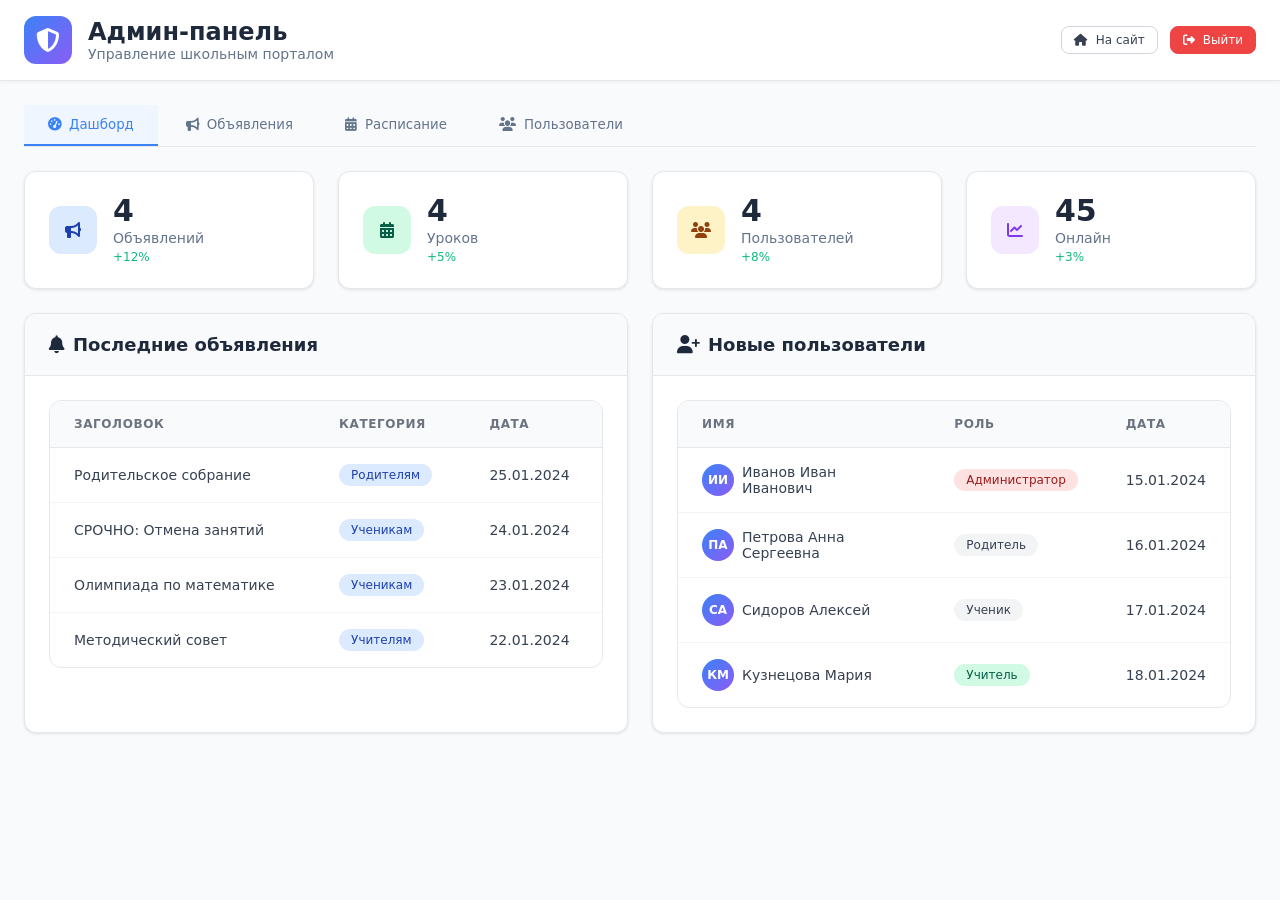
==== frontend/admin.html @ 6a1456df "base frontend V.0" ====
<!DOCTYPE html>
<html lang="ru">
<head>
    <meta charset="UTF-8">
    <meta name="viewport" content="width=device-width, initial-scale=1.0">
    <title>Админ-панель - Школьный портал</title>
    <link rel="stylesheet" href="https://cdnjs.cloudflare.com/ajax/libs/font-awesome/6.4.0/css/all.min.css">
    <style>
        /* === БАЗОВЫЕ СТИЛИ === */
        * {
            margin: 0;
            padding: 0;
            box-sizing: border-box;
            font-family: 'Segoe UI', system-ui, sans-serif;
        }
        
        :root {
            --primary: #3b82f6;
            --primary-hover: #2563eb;
            --danger: #ef4444;
            --danger-hover: #dc2626;
            --success: #10b981;
            --warning: #f59e0b;
            --sidebar-width: 250px;
        }
        
        body {
            background: #f8fafc;
            color: #334155;
            min-height: 100vh;
        }
        
        .container {
            max-width: 1400px;
            margin: 0 auto;
            padding: 0 1.5rem;
        }
        
        /* === КОМПОНЕНТ: CARD === */
        .card {
            background: white;
            border-radius: 0.75rem;
            border: 1px solid #e5e7eb;
            box-shadow: 0 1px 3px rgba(0,0,0,0.1);
            overflow: hidden;
            transition: all 0.3s ease;
        }
        
        .card-hover:hover {
            box-shadow: 0 10px 25px -5px rgba(0,0,0,0.1);
            border-color: #3b82f6;
        }
        
        .card-header {
            padding: 1.25rem 1.5rem;
            border-bottom: 1px solid #e5e7eb;
            background: #f9fafb;
        }
        
        .card-title {
            font-size: 1.125rem;
            font-weight: 600;
            color: #1e293b;
            display: flex;
            align-items: center;
            gap: 0.5rem;
        }
        
        .card-content {
            padding: 1.5rem;
        }
        
        .card-footer {
            padding: 1rem 1.5rem;
            border-top: 1px solid #e5e7eb;
            background: #f9fafb;
        }
        
        /* === КОМПОНЕНТ: BUTTON === */
        .btn {
            display: inline-flex;
            align-items: center;
            justify-content: center;
            padding: 0.625rem 1.25rem;
            border-radius: 0.5rem;
            font-size: 0.875rem;
            font-weight: 500;
            cursor: pointer;
            transition: all 0.2s;
            border: 1px solid transparent;
            gap: 0.5rem;
            white-space: nowrap;
        }
        
        .btn-primary {
            background-color: var(--primary);
            color: white;
        }
        
        .btn-primary:hover {
            background-color: var(--primary-hover);
        }
        
        .btn-secondary {
            background-color: white;
            color: #374151;
            border-color: #d1d5db;
        }
        
        .btn-secondary:hover {
            background-color: #f9fafb;
            border-color: #9ca3af;
        }
        
        .btn-danger {
            background-color: var(--danger);
            color: white;
            border-color: var(--danger);
        }
        
        .btn-danger:hover {
            background-color: var(--danger-hover);
        }
        
        .btn-success {
            background-color: var(--success);
            color: white;
            border-color: var(--success);
        }
        
        .btn-sm {
            padding: 0.375rem 0.75rem;
            font-size: 0.75rem;
        }
        
        .btn-lg {
            padding: 0.75rem 1.5rem;
            font-size: 1rem;
        }
        
        .btn-icon {
            width: 2.5rem;
            height: 2.5rem;
            padding: 0;
        }
        
        .btn:disabled {
            opacity: 0.5;
            cursor: not-allowed;
        }
        
        /* === КОМПОНЕНТ: TABS === */
        .tabs {
            border-bottom: 1px solid #e5e7eb;
            margin-bottom: 1.5rem;
        }
        
        .tabs-list {
            display: flex;
            gap: 0.25rem;
            overflow-x: auto;
        }
        
        .tab-btn {
            padding: 0.75rem 1.5rem;
            background: none;
            border: none;
            border-bottom: 2px solid transparent;
            cursor: pointer;
            font-weight: 500;
            color: #64748b;
            display: flex;
            align-items: center;
            gap: 0.5rem;
            white-space: nowrap;
            transition: all 0.2s;
        }
        
        .tab-btn:hover {
            color: var(--primary);
            background: #f8fafc;
        }
        
        .tab-btn.active {
            color: var(--primary);
            border-bottom-color: var(--primary);
            background: #eff6ff;
        }
        
        .tab-content {
            display: none;
            animation: fadeIn 0.3s ease;
        }
        
        .tab-content.active {
            display: block;
        }
        
        @keyframes fadeIn {
            from { opacity: 0; }
            to { opacity: 1; }
        }
        
        /* === КОМПОНЕНТ: BADGE === */
        .badge {
            display: inline-flex;
            align-items: center;
            padding: 0.25rem 0.75rem;
            border-radius: 9999px;
            font-size: 0.75rem;
            font-weight: 500;
        }
        
        .badge-primary {
            background: #dbeafe;
            color: #1e40af;
        }
        
        .badge-success {
            background: #d1fae5;
            color: #065f46;
        }
        
        .badge-warning {
            background: #fef3c7;
            color: #92400e;
        }
        
        .badge-danger {
            background: #fee2e2;
            color: #991b1b;
        }
        
        .badge-secondary {
            background: #f3f4f6;
            color: #374151;
        }
        
        /* === КОМПОНЕНТ: TABLE === */
        .table-container {
            border-radius: 0.75rem;
            overflow: hidden;
            border: 1px solid #e5e7eb;
            background: white;
        }
        
        .table {
            width: 100%;
            border-collapse: collapse;
        }
        
        .table thead {
            background: #f9fafb;
        }
        
        .table th {
            padding: 1rem 1.5rem;
            text-align: left;
            font-size: 0.75rem;
            font-weight: 600;
            color: #6b7280;
            text-transform: uppercase;
            letter-spacing: 0.05em;
            border-bottom: 1px solid #e5e7eb;
            white-space: nowrap;
        }
        
        .table td {
            padding: 1rem 1.5rem;
            border-bottom: 1px solid #f3f4f6;
            color: #374151;
            font-size: 0.875rem;
        }
        
        .table tbody tr:hover {
            background: #f9fafb;
        }
        
        .table tbody tr:last-child td {
            border-bottom: none;
        }
        
        /* === КОМПОНЕНТ: INPUT === */
        .input-group {
            margin-bottom: 1rem;
        }
        
        .input-label {
            display: block;
            margin-bottom: 0.5rem;
            font-size: 0.875rem;
            font-weight: 500;
            color: #374151;
        }
        
        .input-label-required::after {
            content: " *";
            color: #ef4444;
        }
        
        .input {
            width: 100%;
            padding: 0.625rem 0.875rem;
            border: 1px solid #d1d5db;
            border-radius: 0.5rem;
            font-size: 0.875rem;
            transition: all 0.2s;
            background: white;
        }
        
        .input:focus {
            outline: none;
            border-color: var(--primary);
            box-shadow: 0 0 0 3px rgba(59, 130, 246, 0.1);
        }
        
        .input-error {
            border-color: var(--danger);
        }
        
        .input-error:focus {
            box-shadow: 0 0 0 3px rgba(239, 68, 68, 0.1);
        }
        
        .input-help {
            font-size: 0.75rem;
            color: #6b7280;
            margin-top: 0.25rem;
        }
        
        .input-help-error {
            color: var(--danger);
        }
        
        /* === КОМПОНЕНТ: TEXTAREA === */
        .textarea {
            width: 100%;
            padding: 0.625rem 0.875rem;
            border: 1px solid #d1d5db;
            border-radius: 0.5rem;
            font-size: 0.875rem;
            font-family: inherit;
            resize: vertical;
            min-height: 100px;
            transition: all 0.2s;
        }
        
        .textarea:focus {
            outline: none;
            border-color: var(--primary);
            box-shadow: 0 0 0 3px rgba(59, 130, 246, 0.1);
        }
        
        /* === КОМПОНЕНТ: SELECT === */
        .select {
            width: 100%;
            padding: 0.625rem 2.5rem 0.625rem 0.875rem;
            border: 1px solid #d1d5db;
            border-radius: 0.5rem;
            font-size: 0.875rem;
            background-color: white;
            background-image: url("data:image/svg+xml,%3csvg xmlns='http://www.w3.org/2000/svg' fill='none' viewBox='0 0 20 20'%3e%3cpath stroke='%236b7280' stroke-linecap='round' stroke-linejoin='round' stroke-width='1.5' d='M6 8l4 4 4-4'/%3e%3c/svg%3e");
            background-position: right 0.5rem center;
            background-repeat: no-repeat;
            background-size: 1.5em 1.5em;
            appearance: none;
            cursor: pointer;
        }
        
        .select:focus {
            outline: none;
            border-color: var(--primary);
            box-shadow: 0 0 0 3px rgba(59, 130, 246, 0.1);
        }
        
        /* === КОМПОНЕНТ: SWITCH === */
        .switch {
            display: inline-flex;
            align-items: center;
            cursor: pointer;
        }
        
        .switch-input {
            display: none;
        }
        
        .switch-toggle {
            position: relative;
            width: 3rem;
            height: 1.5rem;
            background-color: #d1d5db;
            border-radius: 9999px;
            transition: all 0.3s;
            flex-shrink: 0;
        }
        
        .switch-toggle::after {
            content: '';
            position: absolute;
            width: 1.25rem;
            height: 1.25rem;
            background-color: white;
            border-radius: 50%;
            top: 0.125rem;
            left: 0.125rem;
            transition: all 0.3s;
            box-shadow: 0 1px 3px rgba(0,0,0,0.2);
        }
        
        .switch-input:checked + .switch-toggle {
            background-color: var(--primary);
        }
        
        .switch-input:checked + .switch-toggle::after {
            transform: translateX(1.5rem);
        }
        
        .switch-label {
            margin-left: 0.75rem;
            font-size: 0.875rem;
            color: #374151;
        }
        
        /* === КОМПОНЕНТ: DIALOG === */
        .dialog-overlay {
            position: fixed;
            top: 0;
            left: 0;
            right: 0;
            bottom: 0;
            background: rgba(0, 0, 0, 0.5);
            display: flex;
            align-items: center;
            justify-content: center;
            z-index: 100;
            opacity: 0;
            visibility: hidden;
            transition: all 0.3s ease;
            padding: 1rem;
        }
        
        .dialog-overlay.active {
            opacity: 1;
            visibility: visible;
        }
        
        .dialog {
            background: white;
            border-radius: 1rem;
            box-shadow: 0 25px 50px -12px rgba(0, 0, 0, 0.25);
            width: 100%;
            max-width: 600px;
            max-height: 90vh;
            overflow-y: auto;
            transform: scale(0.95);
            transition: transform 0.3s ease;
        }
        
        .dialog-overlay.active .dialog {
            transform: scale(1);
        }
        
        .dialog-header {
            padding: 1.5rem 1.5rem 1rem;
            border-bottom: 1px solid #e5e7eb;
            display: flex;
            justify-content: space-between;
            align-items: flex-start;
            position: sticky;
            top: 0;
            background: white;
            z-index: 1;
        }
        
        .dialog-title {
            font-size: 1.5rem;
            font-weight: 600;
            color: #1e293b;
            line-height: 1.3;
        }
        
        .dialog-close {
            background: none;
            border: none;
            font-size: 1.5rem;
            color: #6b7280;
            cursor: pointer;
            width: 2.5rem;
            height: 2.5rem;
            display: flex;
            align-items: center;
            justify-content: center;
            border-radius: 0.5rem;
            flex-shrink: 0;
            margin-left: auto;
        }
        
        .dialog-close:hover {
            background-color: #f3f4f6;
        }
        
        .dialog-body {
            padding: 1.5rem;
        }
        
        .dialog-footer {
            padding: 1rem 1.5rem;
            border-top: 1px solid #e5e7eb;
            display: flex;
            justify-content: flex-end;
            gap: 0.75rem;
            background-color: #f9fafb;
        }
        
        /* === КОМПОНЕНТ: ALERT === */
        .alert {
            padding: 1rem 1.5rem;
            border-radius: 0.5rem;
            margin-bottom: 1.5rem;
            display: flex;
            align-items: flex-start;
            gap: 0.75rem;
        }
        
        .alert-success {
            background-color: #d1fae5;
            border: 1px solid #a7f3d0;
            color: #065f46;
        }
        
        .alert-error {
            background-color: #fee2e2;
            border: 1px solid #fecaca;
            color: #991b1b;
        }
        
        .alert-warning {
            background-color: #fef3c7;
            border: 1px solid #fde68a;
            color: #92400e;
        }
        
        .alert-info {
            background-color: #dbeafe;
            border: 1px solid #bfdbfe;
            color: #1e40af;
        }
        
        .alert-icon {
            font-size: 1.25rem;
            flex-shrink: 0;
            margin-top: 0.125rem;
        }
        
        .alert-content {
            flex: 1;
        }
        
        .alert-title {
            font-weight: 600;
            margin-bottom: 0.25rem;
        }
        
        .alert-close {
            background: none;
            border: none;
            color: inherit;
            cursor: pointer;
            padding: 0.25rem;
            border-radius: 0.25rem;
            opacity: 0.7;
        }
        
        .alert-close:hover {
            opacity: 1;
            background: rgba(0,0,0,0.1);
        }
        
        /* === ЛЕЙАУТ АДМИНКИ === */
        .admin-header {
            background: white;
            border-bottom: 1px solid #e5e7eb;
            padding: 1rem 0;
            position: sticky;
            top: 0;
            z-index: 50;
            box-shadow: 0 1px 3px rgba(0,0,0,0.05);
        }
        
        .admin-header-content {
            display: flex;
            justify-content: space-between;
            align-items: center;
        }
        
        .admin-brand {
            display: flex;
            align-items: center;
            gap: 1rem;
        }
        
        .admin-logo {
            width: 3rem;
            height: 3rem;
            background: linear-gradient(135deg, #3b82f6, #8b5cf6);
            border-radius: 0.75rem;
            display: flex;
            align-items: center;
            justify-content: center;
            color: white;
            font-size: 1.5rem;
        }
        
        .admin-title h1 {
            font-size: 1.5rem;
            font-weight: 700;
            color: #1e293b;
        }
        
        .admin-title p {
            font-size: 0.875rem;
            color: #64748b;
        }
        
        .admin-actions {
            display: flex;
            align-items: center;
            gap: 0.75rem;
        }
        
        .admin-main {
            padding: 1.5rem 0;
        }
        
        /* === ДАШБОРД === */
        .stats-grid {
            display: grid;
            gap: 1.5rem;
            margin-bottom: 1.5rem;
        }
        
        @media (min-width: 768px) {
            .stats-grid {
                grid-template-columns: repeat(4, 1fr);
            }
        }
        
        .stat-card {
            display: flex;
            align-items: center;
            padding: 1.5rem;
        }
        
        .stat-icon {
            width: 3rem;
            height: 3rem;
            border-radius: 0.75rem;
            display: flex;
            align-items: center;
            justify-content: center;
            margin-right: 1rem;
            flex-shrink: 0;
        }
        
        .stat-info {
            flex: 1;
        }
        
        .stat-value {
            font-size: 1.875rem;
            font-weight: 700;
            color: #1e293b;
            line-height: 1;
        }
        
        .stat-label {
            font-size: 0.875rem;
            color: #64748b;
            margin-top: 0.25rem;
        }
        
        .stat-change {
            font-size: 0.75rem;
            font-weight: 500;
            margin-top: 0.25rem;
        }
        
        .stat-change.positive {
            color: #10b981;
        }
        
        .stat-change.negative {
            color: #ef4444;
        }
        
        /* === ТАБЛИЦЫ === */
        .table-actions {
            display: flex;
            justify-content: space-between;
            align-items: center;
            margin-bottom: 1rem;
            flex-wrap: wrap;
            gap: 0.75rem;
        }
        
        .table-search {
            position: relative;
            flex: 1;
            min-width: 200px;
        }
        
        .table-search-icon {
            position: absolute;
            left: 0.75rem;
            top: 50%;
            transform: translateY(-50%);
            color: #94a3b8;
        }
        
        .table-search-input {
            width: 100%;
            padding: 0.5rem 0.75rem 0.5rem 2.5rem;
            border: 1px solid #d1d5db;
            border-radius: 0.5rem;
            font-size: 0.875rem;
        }
        
        .table-search-input:focus {
            outline: none;
            border-color: var(--primary);
        }
        
        .table-filters {
            display: flex;
            gap: 0.5rem;
            flex-wrap: wrap;
        }
        
        .table-pagination {
            display: flex;
            justify-content: space-between;
            align-items: center;
            padding: 1rem 1.5rem;
            border-top: 1px solid #e5e7eb;
            background: #f9fafb;
        }
        
        .pagination-info {
            font-size: 0.875rem;
            color: #64748b;
        }
        
        .pagination-controls {
            display: flex;
            gap: 0.5rem;
        }
        
        .pagination-btn {
            width: 2.25rem;
            height: 2.25rem;
            display: flex;
            align-items: center;
            justify-content: center;
            border: 1px solid #d1d5db;
            border-radius: 0.375rem;
            background: white;
            cursor: pointer;
        }
        
        .pagination-btn:hover:not(:disabled) {
            background: #f3f4f6;
        }
        
        .pagination-btn:disabled {
            opacity: 0.5;
            cursor: not-allowed;
        }
        
        .pagination-btn.active {
            background: var(--primary);
            color: white;
            border-color: var(--primary);
        }
        
        /* === ФОРМЫ === */
        .form-grid {
            display: grid;
            gap: 1.5rem;
        }
        
        @media (min-width: 768px) {
            .form-grid {
                grid-template-columns: repeat(2, 1fr);
            }
        }
        
        .form-full {
            grid-column: 1 / -1;
        }
        
        /* === АДАПТИВНОСТЬ === */
        @media (max-width: 768px) {
            .admin-header-content {
                flex-direction: column;
                gap: 1rem;
                align-items: flex-start;
            }
            
            .admin-actions {
                width: 100%;
                justify-content: space-between;
            }
            
            .tabs-list {
                flex-wrap: nowrap;
                overflow-x: auto;
                padding-bottom: 0.25rem;
            }
            
            .table-actions {
                flex-direction: column;
                align-items: stretch;
            }
            
            .table-filters {
                order: 2;
            }
        }
        
        /* === СПИННЕР === */
        .spinner {
            width: 1.5rem;
            height: 1.5rem;
            border: 2px solid #e5e7eb;
            border-top-color: var(--primary);
            border-radius: 50%;
            animation: spin 1s linear infinite;
        }
        
        @keyframes spin {
            to { transform: rotate(360deg); }
        }
        
        /* === УТИЛИТЫ === */
        .text-center { text-align: center; }
        .text-right { text-align: right; }
        .w-full { width: 100%; }
        .mb-4 { margin-bottom: 1rem; }
        .mt-4 { margin-top: 1rem; }
        .gap-4 { gap: 1rem; }
        .hidden { display: none; }
        
        /* === AVATAR === */
        .avatar {
            display: inline-flex;
            align-items: center;
            justify-content: center;
            width: 2rem;
            height: 2rem;
            border-radius: 50%;
            background: linear-gradient(135deg, #3b82f6, #8b5cf6);
            color: white;
            font-weight: 600;
            font-size: 0.75rem;
            flex-shrink: 0;
        }
        
        .avatar-lg {
            width: 3rem;
            height: 3rem;
            font-size: 1rem;
        }
        
        /* === ACTION BUTTONS === */
        .action-buttons {
            display: flex;
            gap: 0.5rem;
        }
        
        .action-btn {
            width: 2rem;
            height: 2rem;
            border-radius: 0.375rem;
            border: 1px solid #e5e7eb;
            background: white;
            cursor: pointer;
            display: flex;
            align-items: center;
            justify-content: center;
            color: #64748b;
            transition: all 0.2s;
        }
        
        .action-btn:hover {
            background: #f3f4f6;
        }
        
        .action-btn.edit:hover {
            color: var(--primary);
            border-color: #bfdbfe;
        }
        
        .action-btn.delete:hover {
            color: var(--danger);
            border-color: #fecaca;
        }
        
        /* === LOADING === */
        .admin-loading {
            position: fixed;
            top: 0;
            left: 0;
            right: 0;
            bottom: 0;
            background: rgba(255,255,255,0.9);
            display: flex;
            align-items: center;
            justify-content: center;
            z-index: 9999;
            backdrop-filter: blur(4px);
        }
        
        /* === EMPTY STATE === */
        .empty-state {
            text-align: center;
            padding: 3rem 1.5rem;
        }
        
        .empty-state i {
            font-size: 3rem;
            color: #cbd5e1;
            margin-bottom: 1rem;
        }
        
        .empty-state h3 {
            font-size: 1.25rem;
            font-weight: 500;
            color: #64748b;
            margin-bottom: 0.5rem;
        }
        
        .empty-state p {
            color: #94a3b8;
            margin-bottom: 1.5rem;
        }
    </style>
</head>
<body>
    <!-- Загрузка -->
    <div id="loadingScreen" class="admin-loading">
        <div class="spinner"></div>
    </div>

    <!-- Алерты -->
    <div id="alertsContainer" style="position: fixed; top: 1rem; right: 1rem; z-index: 1000; max-width: 400px;"></div>

    <!-- Хедер -->
    <header class="admin-header">
        <div class="container">
            <div class="admin-header-content">
                <div class="admin-brand">
                    <div class="admin-logo">
                        <i class="fas fa-shield-alt"></i>
                    </div>
                    <div class="admin-title">
                        <h1>Админ-панель</h1>
                        <p>Управление школьным порталом</p>
                    </div>
                </div>
                <div class="admin-actions">
                    <button class="btn btn-secondary btn-sm" onclick="location.href='index.html'">
                        <i class="fas fa-home"></i>
                        На сайт
                    </button>
                    <button class="btn btn-danger btn-sm" id="logoutBtn">
                        <i class="fas fa-sign-out-alt"></i>
                        Выйти
                    </button>
                </div>
            </div>
        </div>
    </header>

    <!-- Основной контент -->
    <main class="admin-main">
        <div class="container">
            <!-- Табы -->
            <div class="tabs">
                <div class="tabs-list">
                    <button class="tab-btn active" data-tab="dashboard">
                        <i class="fas fa-tachometer-alt"></i>
                        Дашборд
                    </button>
                    <button class="tab-btn" data-tab="announcements">
                        <i class="fas fa-bullhorn"></i>
                        Объявления
                    </button>
                    <button class="tab-btn" data-tab="schedule">
                        <i class="fas fa-calendar-alt"></i>
                        Расписание
                    </button>
                    <button class="tab-btn" data-tab="users">
                        <i class="fas fa-users"></i>
                        Пользователи
                    </button>
                </div>
            </div>

            <!-- ДАШБОРД -->
            <div id="dashboardTab" class="tab-content active">
                <!-- Статистика -->
                <div class="stats-grid">
                    <div class="card stat-card">
                        <div class="stat-icon" style="background: #dbeafe; color: #1e40af;">
                            <i class="fas fa-bullhorn"></i>
                        </div>
                        <div class="stat-info">
                            <div class="stat-value" id="totalAnnouncements">0</div>
                            <div class="stat-label">Объявлений</div>
                            <div class="stat-change positive" id="announcementsChange">+12%</div>
                        </div>
                    </div>
                    
                    <div class="card stat-card">
                        <div class="stat-icon" style="background: #d1fae5; color: #065f46;">
                            <i class="fas fa-calendar-alt"></i>
                        </div>
                        <div class="stat-info">
                            <div class="stat-value" id="totalLessons">0</div>
                            <div class="stat-label">Уроков</div>
                            <div class="stat-change positive" id="lessonsChange">+5%</div>
                        </div>
                    </div>
                    
                    <div class="card stat-card">
                        <div class="stat-icon" style="background: #fef3c7; color: #92400e;">
                            <i class="fas fa-users"></i>
                        </div>
                        <div class="stat-info">
                            <div class="stat-value" id="totalUsers">0</div>
                            <div class="stat-label">Пользователей</div>
                            <div class="stat-change positive" id="usersChange">+8%</div>
                        </div>
                    </div>
                    
                    <div class="card stat-card">
                        <div class="stat-icon" style="background: #f3e8ff; color: #7c3aed;">
                            <i class="fas fa-chart-line"></i>
                        </div>
                        <div class="stat-info">
                            <div class="stat-value" id="activeUsers">0</div>
                            <div class="stat-label">Онлайн</div>
                            <div class="stat-change positive" id="activeChange">+3%</div>
                        </div>
                    </div>
                </div>

                <!-- Таблицы -->
                <div class="form-grid">
                    <!-- Последние объявления -->
                    <div class="card">
                        <div class="card-header">
                            <h3 class="card-title">
                                <i class="fas fa-bell"></i>
                                Последние объявления
                            </h3>
                        </div>
                        <div class="card-content">
                            <div class="table-container">
                                <table class="table">
                                    <thead>
                                        <tr>
                                            <th>Заголовок</th>
                                            <th>Категория</th>
                                            <th>Дата</th>
                                        </tr>
                                    </thead>
                                    <tbody id="recentAnnouncementsTable">
                                        <!-- Заполнится через JS -->
                                    </tbody>
                                </table>
                            </div>
                        </div>
                    </div>

                    <!-- Последние пользователи -->
                    <div class="card">
                        <div class="card-header">
                            <h3 class="card-title">
                                <i class="fas fa-user-plus"></i>
                                Новые пользователи
                            </h3>
                        </div>
                        <div class="card-content">
                            <div class="table-container">
                                <table class="table">
                                    <thead>
                                        <tr>
                                            <th>Имя</th>
                                            <th>Роль</th>
                                            <th>Дата</th>
                                        </tr>
                                    </thead>
                                    <tbody id="recentUsersTable">
                                        <!-- Заполнится через JS -->
                                    </tbody>
                                </table>
                            </div>
                        </div>
                    </div>
                </div>
            </div>

            <!-- ОБЪЯВЛЕНИЯ -->
            <div id="announcementsTab" class="tab-content">
                <div class="table-actions">
                    <div class="table-search">
                        <i class="fas fa-search table-search-icon"></i>
                        <input type="text" class="table-search-input" id="announcementsSearch" placeholder="Поиск объявлений...">
                    </div>
                    <div class="table-filters">
                        <select class="select" style="width: auto;" id="categoryFilter">
                            <option value="">Все категории</option>
                            <option value="all">Для всех</option>
                            <option value="students">Ученикам</option>
                            <option value="teachers">Учителям</option>
                            <option value="parents">Родителям</option>
                        </select>
                        <select class="select" style="width: auto;" id="typeFilter">
                            <option value="">Все типы</option>
                            <option value="announcement">Объявление</option>
                            <option value="news">Новость</option>
                            <option value="event">Мероприятие</option>
                        </select>
                        <button class="btn btn-primary" id="addAnnouncementBtn">
                            <i class="fas fa-plus"></i>
                            Добавить
                        </button>
                    </div>
                </div>

                <div class="card">
                    <div class="card-content">
                        <div class="table-container">
                            <table class="table">
                                <thead>
                                    <tr>
                                        <th style="width: 40px;">
                                            <input type="checkbox" id="selectAll">
                                        </th>
                                        <th>Заголовок</th>
                                        <th>Категория</th>
                                        <th>Тип</th>
                                        <th>Дата</th>
                                        <th>Статус</th>
                                        <th>Действия</th>
                                    </tr>
                                </thead>
                                <tbody id="announcementsTable">
                                    <!-- Заполнится через JS -->
                                </tbody>
                            </table>
                        </div>
                        
                        <div class="table-pagination">
                            <div class="pagination-info">
                                Показано <span id="announcementsFrom">1</span>-<span id="announcementsTo">10</span> из <span id="announcementsTotal">0</span>
                            </div>
                            <div class="pagination-controls">
                                <button class="pagination-btn" id="announcementsPrev">
                                    <i class="fas fa-chevron-left"></i>
                                </button>
                                <button class="pagination-btn active">1</button>
                                <button class="pagination-btn">2</button>
                                <button class="pagination-btn">3</button>
                                <button class="pagination-btn" id="announcementsNext">
                                    <i class="fas fa-chevron-right"></i>
                                </button>
                            </div>
                        </div>
                    </div>
                </div>
            </div>

            <!-- РАСПИСАНИЕ -->
            <div id="scheduleTab" class="tab-content">
                <div class="table-actions">
                    <div class="table-search">
                        <i class="fas fa-search table-search-icon"></i>
                        <input type="text" class="table-search-input" id="scheduleSearch" placeholder="Поиск по расписанию...">
                    </div>
                    <div class="table-filters">
                        <select class="select" style="width: auto;" id="classFilter">
                            <option value="">Все классы</option>
                            <option value="11А">11А</option>
                            <option value="10Б">10Б</option>
                            <option value="9В">9В</option>
                        </select>
                        <select class="select" style="width: auto;" id="dayFilter">
                            <option value="">Все дни</option>
                            <option value="monday">Понедельник</option>
                            <option value="tuesday">Вторник</option>
                            <option value="wednesday">Среда</option>
                            <option value="thursday">Четверг</option>
                            <option value="friday">Пятница</option>
                            <option value="saturday">Суббота</option>
                        </select>
                        <button class="btn btn-primary" id="addScheduleBtn">
                            <i class="fas fa-plus"></i>
                            Добавить урок
                        </button>
                    </div>
                </div>

                <div class="card">
                    <div class="card-content">
                        <div class="table-container">
                            <table class="table">
                                <thead>
                                    <tr>
                                        <th style="width: 40px;">
                                            <input type="checkbox" id="selectAllSchedule">
                                        </th>
                                        <th>Класс</th>
                                        <th>День</th>
                                        <th>Урок</th>
                                        <th>Предмет</th>
                                        <th>Учитель</th>
                                        <th>Кабинет</th>
                                        <th>Действия</th>
                                    </tr>
                                </thead>
                                <tbody id="scheduleTable">
                                    <!-- Заполнится через JS -->
                                </tbody>
                            </table>
                        </div>
                        
                        <div class="empty-state" id="emptySchedule" style="display: none;">
                            <i class="fas fa-calendar"></i>
                            <h3>Нет уроков</h3>
                            <p>Добавьте первый урок в расписание</p>
                            <button class="btn btn-primary mt-4" id="addFirstScheduleBtn">
                                <i class="fas fa-plus"></i>
                                Добавить урок
                            </button>
                        </div>
                    </div>
                </div>
            </div>

            <!-- ПОЛЬЗОВАТЕЛИ -->
            <div id="usersTab" class="tab-content">
                <div class="table-actions">
                    <div class="table-search">
                        <i class="fas fa-search table-search-icon"></i>
                        <input type="text" class="table-search-input" id="usersSearch" placeholder="Поиск пользователей...">
                    </div>
                    <div class="table-filters">
                        <select class="select" style="width: auto;" id="roleFilter">
                            <option value="">Все роли</option>
                            <option value="admin">Администратор</option>
                            <option value="teacher">Учитель</option>
                            <option value="student">Ученик</option>
                            <option value="parent">Родитель</option>
                        </select>
                        <button class="btn btn-primary" id="addUserBtn">
                            <i class="fas fa-plus"></i>
                            Добавить пользователя
                        </button>
                    </div>
                </div>

                <div class="card">
                    <div class="card-content">
                        <div class="table-container">
                            <table class="table">
                                <thead>
                                    <tr>
                                        <th style="width: 40px;">
                                            <input type="checkbox" id="selectAllUsers">
                                        </th>
                                        <th>Пользователь</th>
                                        <th>Email</th>
                                        <th>Роль</th>
                                        <th>Телефон</th>
                                        <th>Дата регистрации</th>
                                        <th>Действия</th>
                                    </tr>
                                </thead>
                                <tbody id="usersTable">
                                    <!-- Заполнится через JS -->
                                </tbody>
                            </table>
                        </div>
                        
                        <div class="table-pagination">
                            <div class="pagination-info">
                                Показано <span id="usersFrom">1</span>-<span id="usersTo">10</span> из <span id="usersTotal">0</span>
                            </div>
                            <div class="pagination-controls">
                                <button class="pagination-btn" id="usersPrev">
                                    <i class="fas fa-chevron-left"></i>
                                </button>
                                <button class="pagination-btn active">1</button>
                                <button class="pagination-btn">2</button>
                                <button class="pagination-btn">3</button>
                                <button class="pagination-btn" id="usersNext">
                                    <i class="fas fa-chevron-right"></i>
                                </button>
                            </div>
                        </div>
                    </div>
                </div>
            </div>
        </div>
    </main>

    <!-- МОДАЛЬНЫЕ ОКНА -->
    
    <!-- Объявление -->
    <div class="dialog-overlay" id="announcementModal">
        <div class="dialog">
            <div class="dialog-header">
                <h2 class="dialog-title" id="announcementModalTitle">Новое объявление</h2>
                <button class="dialog-close" onclick="closeModal('announcementModal')">&times;</button>
            </div>
            <form id="announcementForm">
                <div class="dialog-body">
                    <div class="form-grid">
                        <div class="form-full">
                            <div class="input-group">
                                <label class="input-label input-label-required">Заголовок</label>
                                <input type="text" class="input" id="announcementTitle" required>
                            </div>
                        </div>
                        
                        <div class="form-full">
                            <div class="input-group">
                                <label class="input-label input-label-required">Содержание</label>
                                <textarea class="textarea" id="announcementContent" rows="4" required></textarea>
                            </div>
                        </div>
                        
                        <div class="input-group">
                            <label class="input-label input-label-required">Категория</label>
                            <select class="select" id="announcementCategory" required>
                                <option value="all">Для всех</option>
                                <option value="students">Ученикам</option>
                                <option value="teachers">Учителям</option>
                                <option value="parents">Родителям</option>
                            </select>
                        </div>
                        
                        <div class="input-group">
                            <label class="input-label input-label-required">Тип</label>
                            <select class="select" id="announcementType" required>
                                <option value="announcement">Объявление</option>
                                <option value="news">Новость</option>
                                <option value="event">Мероприятие</option>
                            </select>
                        </div>
                        
                        <div class="input-group">
                            <label class="input-label">Приоритет</label>
                            <select class="select" id="announcementPriority">
                                <option value="normal">Обычный</option>
                                <option value="high">Высокий</option>
                                <option value="urgent">Срочный</option>
                            </select>
                        </div>
                        
                        <div class="input-group">
                            <label class="input-label input-label-required">Автор</label>
                            <input type="text" class="input" id="announcementAuthor" required>
                        </div>
                        
                        <div class="input-group form-full">
                            <label class="switch">
                                <input type="checkbox" class="switch-input" id="announcementPinned">
                                <span class="switch-toggle"></span>
                                <span class="switch-label">Закрепить объявление</span>
                            </label>
                        </div>
                    </div>
                </div>
                <div class="dialog-footer">
                    <button type="button" class="btn btn-secondary" onclick="closeModal('announcementModal')">Отмена</button>
                    <button type="submit" class="btn btn-primary" id="announcementSubmitBtn">
                        Сохранить
                    </button>
                </div>
            </form>
        </div>
    </div>

    <!-- Расписание -->
    <div class="dialog-overlay" id="scheduleModal">
        <div class="dialog">
            <div class="dialog-header">
                <h2 class="dialog-title" id="scheduleModalTitle">Новый урок</h2>
                <button class="dialog-close" onclick="closeModal('scheduleModal')">&times;</button>
            </div>
            <form id="scheduleForm">
                <div class="dialog-body">
                    <div class="form-grid">
                        <div class="input-group">
                            <label class="input-label input-label-required">Класс</label>
                            <input type="text" class="input" id="scheduleClass" required placeholder="11А">
                        </div>
                        
                        <div class="input-group">
                            <label class="input-label input-label-required">День недели</label>
                            <select class="select" id="scheduleDay" required>
                                <option value="monday">Понедельник</option>
                                <option value="tuesday">Вторник</option>
                                <option value="wednesday">Среда</option>
                                <option value="thursday">Четверг</option>
                                <option value="friday">Пятница</option>
                                <option value="saturday">Суббота</option>
                            </select>
                        </div>
                        
                        <div class="input-group">
                            <label class="input-label input-label-required">Номер урока</label>
                            <input type="number" class="input" id="scheduleLessonNumber" min="1" max="8" required>
                        </div>
                        
                        <div class="input-group">
                            <label class="input-label input-label-required">Предмет</label>
                            <input type="text" class="input" id="scheduleSubject" required>
                        </div>
                        
                        <div class="input-group">
                            <label class="input-label">Учитель</label>
                            <input type="text" class="input" id="scheduleTeacher">
                        </div>
                        
                        <div class="input-group">
                            <label class="input-label">Кабинет</label>
                            <input type="text" class="input" id="scheduleRoom">
                        </div>
                        
                        <div class="input-group">
                            <label class="input-label input-label-required">Время начала</label>
                            <input type="time" class="input" id="scheduleStartTime" required>
                        </div>
                        
                        <div class="input-group">
                            <label class="input-label input-label-required">Время окончания</label>
                            <input type="time" class="input" id="scheduleEndTime" required>
                        </div>
                    </div>
                </div>
                <div class="dialog-footer">
                    <button type="button" class="btn btn-secondary" onclick="closeModal('scheduleModal')">Отмена</button>
                    <button type="submit" class="btn btn-primary" id="scheduleSubmitBtn">
                        Сохранить
                    </button>
                </div>
            </form>
        </div>
    </div>

    <!-- Пользователь -->
    <div class="dialog-overlay" id="userModal">
        <div class="dialog">
            <div class="dialog-header">
                <h2 class="dialog-title" id="userModalTitle">Новый пользователь</h2>
                <button class="dialog-close" onclick="closeModal('userModal')">&times;</button>
            </div>
            <form id="userForm">
                <div class="dialog-body">
                    <div class="form-grid">
                        <div class="input-group">
                            <label class="input-label input-label-required">ФИО</label>
                            <input type="text" class="input" id="userFullName" required>
                        </div>
                        
                        <div class="input-group">
                            <label class="input-label input-label-required">Email</label>
                            <input type="email" class="input" id="userEmail" required>
                        </div>
                        
                        <div class="input-group">
                            <label class="input-label">Телефон</label>
                            <input type="tel" class="input" id="userPhone">
                        </div>
                        
                        <div class="input-group">
                            <label class="input-label input-label-required">Роль</label>
                            <select class="select" id="userRole" required>
                                <option value="student">Ученик</option>
                                <option value="teacher">Учитель</option>
                                <option value="parent">Родитель</option>
                                <option value="admin">Администратор</option>
                            </select>
                        </div>
                        
                        <div class="input-group">
                            <label class="input-label input-label-required">Пароль</label>
                            <input type="password" class="input" id="userPassword" required>
                        </div>
                        
                        <div class="input-group">
                            <label class="input-label input-label-required">Подтверждение пароля</label>
                            <input type="password" class="input" id="userPasswordConfirm" required>
                        </div>
                    </div>
                </div>
                <div class="dialog-footer">
                    <button type="button" class="btn btn-secondary" onclick="closeModal('userModal')">Отмена</button>
                    <button type="submit" class="btn btn-primary" id="userSubmitBtn">
                        Сохранить
                    </button>
                </div>
            </form>
        </div>
    </div>

    <!-- Подтверждение удаления -->
    <div class="dialog-overlay" id="confirmModal">
        <div class="dialog" style="max-width: 400px;">
            <div class="dialog-header">
                <h2 class="dialog-title" id="confirmModalTitle">Подтверждение</h2>
                <button class="dialog-close" onclick="closeModal('confirmModal')">&times;</button>
            </div>
            <div class="dialog-body">
                <p id="confirmModalMessage">Вы уверены, что хотите удалить этот элемент? Это действие нельзя отменить.</p>
            </div>
            <div class="dialog-footer">
                <button type="button" class="btn btn-secondary" onclick="closeModal('confirmModal')">Отмена</button>
                <button type="button" class="btn btn-danger" id="confirmModalDelete">Удалить</button>
            </div>
        </div>
    </div>

    <script>
        // === КОНСТАНТЫ И ДАННЫЕ ===
        const mockData = {
            announcements: [
                { 
                    id: '1', 
                    title: 'Родительское собрание', 
                    content: 'Приглашаем родителей на собрание...', 
                    category: 'parents', 
                    type: 'announcement', 
                    date: '25.01.2024', 
                    pinned: true, 
                    urgent: false,
                    author: 'Директор школы',
                    priority: 'normal'
                },
                { 
                    id: '2', 
                    title: 'СРОЧНО: Отмена занятий', 
                    content: 'В связи с погодными условиями...', 
                    category: 'students', 
                    type: 'announcement', 
                    date: '24.01.2024', 
                    pinned: false, 
                    urgent: true,
                    author: 'Администрация',
                    priority: 'urgent'
                },
                { 
                    id: '3', 
                    title: 'Олимпиада по математике', 
                    content: 'Приглашаем учащихся 9-11 классов...', 
                    category: 'students', 
                    type: 'event', 
                    date: '23.01.2024', 
                    pinned: false, 
                    urgent: false,
                    author: 'Учитель математики',
                    priority: 'normal'
                },
                { 
                    id: '4', 
                    title: 'Методический совет', 
                    content: 'Совещание для учителей...', 
                    category: 'teachers', 
                    type: 'announcement', 
                    date: '22.01.2024', 
                    pinned: true, 
                    urgent: false,
                    author: 'Методист',
                    priority: 'high'
                }
            ],
            
            schedule: [
                { 
                    id: '1', 
                    class: '11А', 
                    day: 'Понедельник', 
                    dayValue: 'monday',
                    lessonNumber: 1, 
                    subject: 'Математика', 
                    teacher: 'Иванова И.И.', 
                    room: '203',
                    startTime: '08:30',
                    endTime: '09:15'
                },
                { 
                    id: '2', 
                    class: '11А', 
                    day: 'Понедельник', 
                    dayValue: 'monday',
                    lessonNumber: 2, 
                    subject: 'Физика', 
                    teacher: 'Петров П.П.', 
                    room: '104',
                    startTime: '09:25',
                    endTime: '10:10'
                },
                { 
                    id: '3', 
                    class: '10Б', 
                    day: 'Вторник', 
                    dayValue: 'tuesday',
                    lessonNumber: 3, 
                    subject: 'Химия', 
                    teacher: 'Сидорова С.С.', 
                    room: '305',
                    startTime: '10:20',
                    endTime: '11:05'
                },
                { 
                    id: '4', 
                    class: '9В', 
                    day: 'Среда', 
                    dayValue: 'wednesday',
                    lessonNumber: 4, 
                    subject: 'Литература', 
                    teacher: 'Кузнецова К.К.', 
                    room: '212',
                    startTime: '11:25',
                    endTime: '12:10'
                }
            ],
            
            users: [
                { 
                    id: '1', 
                    name: 'Иванов Иван Иванович', 
                    initials: 'ИИ',
                    email: 'teacher@school.ru', 
                    phone: '+7 (999) 123-45-67', 
                    role: 'admin', 
                    date: '15.01.2024' 
                },
                { 
                    id: '2', 
                    name: 'Петрова Анна Сергеевна', 
                    initials: 'ПА',
                    email: 'parent@mail.ru', 
                    phone: '+7 (999) 987-65-43', 
                    role: 'parent', 
                    date: '16.01.2024' 
                },
                { 
                    id: '3', 
                    name: 'Сидоров Алексей', 
                    initials: 'СА',
                    email: 'student@gmail.com', 
                    phone: '+7 (999) 555-44-33', 
                    role: 'student', 
                    date: '17.01.2024' 
                },
                { 
                    id: '4', 
                    name: 'Кузнецова Мария', 
                    initials: 'КМ',
                    email: 'teacher2@school.ru', 
                    phone: '+7 (999) 222-33-44', 
                    role: 'teacher', 
                    date: '18.01.2024' 
                }
            ]
        };

        // === СОСТОЯНИЕ ===
        let state = {
            currentTab: 'dashboard',
            editingItem: null,
            deleteCallback: null,
            selectedItems: {
                announcements: [],
                schedule: [],
                users: []
            }
        };

        // === УТИЛИТЫ ===
        function showAlert(message, type = 'success', title = '', duration = 5000) {
            const container = document.getElementById('alertsContainer');
            const alertId = 'alert-' + Date.now();
            
            const alert = document.createElement('div');
            alert.className = `alert alert-${type}`;
            alert.id = alertId;
            alert.innerHTML = `
                <div class="alert-icon">
                    <i class="fas fa-${type === 'success' ? 'check-circle' : type === 'error' ? 'exclamation-circle' : type === 'warning' ? 'exclamation-triangle' : 'info-circle'}"></i>
                </div>
                <div class="alert-content">
                    ${title ? `<div class="alert-title">${title}</div>` : ''}
                    <div>${message}</div>
                </div>
                <button class="alert-close" onclick="document.getElementById('${alertId}').remove()">
                    <i class="fas fa-times"></i>
                </button>
            `;
            
            container.appendChild(alert);
            
            if (duration > 0) {
                setTimeout(() => {
                    const el = document.getElementById(alertId);
                    if (el) el.remove();
                }, duration);
            }
            
            return alertId;
        }

        function closeModal(modalId) {
            document.getElementById(modalId).classList.remove('active');
            document.getElementById(modalId).querySelector('form')?.reset();
            state.editingItem = null;
        }

        function openModal(modalId) {
            document.getElementById(modalId).classList.add('active');
        }

        function formatDate(dateStr) {
            return dateStr;
        }

        function getCategoryLabel(category) {
            const labels = {
                'all': 'Для всех',
                'students': 'Ученикам',
                'teachers': 'Учителям',
                'parents': 'Родителям'
            };
            return labels[category] || category;
        }

        function getTypeLabel(type) {
            const labels = {
                'announcement': 'Объявление',
                'news': 'Новость',
                'event': 'Мероприятие'
            };
            return labels[type] || type;
        }

        function getRoleLabel(role) {
            const labels = {
                'admin': 'Администратор',
                'teacher': 'Учитель',
                'student': 'Ученик',
                'parent': 'Родитель'
            };
            return labels[role] || role;
        }

        // === ИНИЦИАЛИЗАЦИЯ ===
        document.addEventListener('DOMContentLoaded', function() {
            // Скрыть загрузку
            setTimeout(() => {
                document.getElementById('loadingScreen').style.display = 'none';
            }, 800);
            
            // Инициализировать табы
            initTabs();
            
            // Инициализировать таблицы
            loadDashboard();
            loadAnnouncementsTable();
            loadScheduleTable();
            loadUsersTable();
            
            // Назначить обработчики
            initEventHandlers();
        });

        function initTabs() {
            document.querySelectorAll('.tab-btn').forEach(btn => {
                btn.addEventListener('click', () => {
                    const tabId = btn.dataset.tab;
                    state.currentTab = tabId;
                    
                    // Обновить активные табы
                    document.querySelectorAll('.tab-btn').forEach(b => b.classList.remove('active'));
                    document.querySelectorAll('.tab-content').forEach(c => c.classList.remove('active'));
                    
                    btn.classList.add('active');
                    document.getElementById(tabId + 'Tab').classList.add('active');
                });
            });
        }

        function initEventHandlers() {
            // Кнопки добавления
            document.getElementById('addAnnouncementBtn').addEventListener('click', () => {
                document.getElementById('announcementModalTitle').textContent = 'Новое объявление';
                openModal('announcementModal');
            });
            
            document.getElementById('addScheduleBtn').addEventListener('click', () => {
                document.getElementById('scheduleModalTitle').textContent = 'Новый урок';
                openModal('scheduleModal');
            });
            
            document.getElementById('addFirstScheduleBtn').addEventListener('click', () => {
                document.getElementById('scheduleModalTitle').textContent = 'Новый урок';
                openModal('scheduleModal');
            });
            
            document.getElementById('addUserBtn').addEventListener('click', () => {
                document.getElementById('userModalTitle').textContent = 'Новый пользователь';
                openModal('userModal');
            });
            
            // Формы
            document.getElementById('announcementForm').addEventListener('submit', handleAnnouncementSubmit);
            document.getElementById('scheduleForm').addEventListener('submit', handleScheduleSubmit);
            document.getElementById('userForm').addEventListener('submit', handleUserSubmit);
            
            // Кнопка выхода
            document.getElementById('logoutBtn').addEventListener('click', () => {
                if (confirm('Вы уверены, что хотите выйти?')) {
                    showAlert('Выход из системы...', 'success');
                    setTimeout(() => {
                        window.location.href = 'login.html';
                    }, 1000);
                }
            });
            
            // Подтверждение удаления
            document.getElementById('confirmModalDelete').addEventListener('click', () => {
                if (state.deleteCallback) {
                    state.deleteCallback();
                }
                closeModal('confirmModal');
            });
        }

        function confirmDelete(message, callback) {
            state.deleteCallback = callback;
            document.getElementById('confirmModalMessage').textContent = message;
            openModal('confirmModal');
        }

        // === ДАШБОРД ===
        function loadDashboard() {
            // Обновить статистику
            document.getElementById('totalAnnouncements').textContent = mockData.announcements.length;
            document.getElementById('totalLessons').textContent = mockData.schedule.length;
            document.getElementById('totalUsers').textContent = mockData.users.length;
            document.getElementById('activeUsers').textContent = Math.floor(Math.random() * 50) + 20;
            
            // Последние объявления
            const recentAnnouncements = document.getElementById('recentAnnouncementsTable');
            recentAnnouncements.innerHTML = mockData.announcements.slice(0, 5).map(item => `
                <tr>
                    <td>${item.title}</td>
                    <td><span class="badge badge-primary">${getCategoryLabel(item.category)}</span></td>
                    <td>${item.date}</td>
                </tr>
            `).join('');
            
            // Последние пользователи
            const recentUsers = document.getElementById('recentUsersTable');
            recentUsers.innerHTML = mockData.users.slice(0, 5).map(user => `
                <tr>
                    <td>
                        <div style="display: flex; align-items: center; gap: 0.5rem;">
                            <div class="avatar">${user.initials}</div>
                            ${user.name}
                        </div>
                    </td>
                    <td><span class="badge ${user.role === 'admin' ? 'badge-danger' : user.role === 'teacher' ? 'badge-success' : 'badge-secondary'}">${getRoleLabel(user.role)}</span></td>
                    <td>${user.date}</td>
                </tr>
            `).join('');
        }

        // === ОБЪЯВЛЕНИЯ ===
        function loadAnnouncementsTable(filter = '') {
            const table = document.getElementById('announcementsTable');
            const filtered = mockData.announcements.filter(item => 
                !filter || 
                item.title.toLowerCase().includes(filter.toLowerCase()) ||
                item.content.toLowerCase().includes(filter.toLowerCase()) ||
                item.author.toLowerCase().includes(filter.toLowerCase())
            );
            
            if (filtered.length === 0) {
                table.innerHTML = `
                    <tr>
                        <td colspan="7" class="text-center" style="padding: 3rem;">
                            <i class="fas fa-bell" style="font-size: 2rem; color: #cbd5e1; margin-bottom: 1rem;"></i>
                            <p>Нет объявлений</p>
                        </td>
                    </tr>
                `;
                return;
            }
            
            table.innerHTML = filtered.map(item => `
                <tr>
                    <td>
                        <input type="checkbox" class="select-item" data-id="${item.id}" data-type="announcement">
                    </td>
                    <td>
                        <div>
                            <div style="font-weight: 500;">${item.title}</div>
                            <div style="font-size: 0.75rem; color: #64748b; margin-top: 0.25rem;">${item.author}</div>
                        </div>
                    </td>
                    <td><span class="badge badge-primary">${getCategoryLabel(item.category)}</span></td>
                    <td>${getTypeLabel(item.type)}</td>
                    <td>${item.date}</td>
                    <td>
                        ${item.pinned ? '<span class="badge badge-warning">📌</span>' : ''}
                        ${item.urgent ? '<span class="badge badge-danger">⚠️</span>' : ''}
                    </td>
                    <td>
                        <div class="action-buttons">
                            <button class="action-btn edit" onclick="editAnnouncement('${item.id}')" title="Редактировать">
                                <i class="fas fa-edit"></i>
                            </button>
                            <button class="action-btn delete" onclick="deleteAnnouncement('${item.id}', '${item.title}')" title="Удалить">
                                <i class="fas fa-trash"></i>
                            </button>
                        </div>
                    </td>
                </tr>
            `).join('');
            
            // Обновить пагинацию
            document.getElementById('announcementsTotal').textContent = filtered.length;
            document.getElementById('announcementsFrom').textContent = 1;
            document.getElementById('announcementsTo').textContent = Math.min(filtered.length, 10);
        }

        function editAnnouncement(id) {
            const item = mockData.announcements.find(a => a.id === id);
            if (!item) return;
            
            state.editingItem = item;
            
            // Заполнить форму
            document.getElementById('announcementModalTitle').textContent = 'Редактировать объявление';
            document.getElementById('announcementTitle').value = item.title;
            document.getElementById('announcementContent').value = item.content;
            document.getElementById('announcementCategory').value = item.category;
            document.getElementById('announcementType').value = item.type;
            document.getElementById('announcementPriority').value = item.priority;
            document.getElementById('announcementAuthor').value = item.author;
            document.getElementById('announcementPinned').checked = item.pinned;
            
            openModal('announcementModal');
        }

        function deleteAnnouncement(id, title) {
            confirmDelete(`Вы уверены, что хотите удалить объявление "${title}"?`, () => {
                // Здесь бы отправили запрос на сервер
                mockData.announcements = mockData.announcements.filter(a => a.id !== id);
                loadAnnouncementsTable();
                loadDashboard();
                showAlert('Объявление удалено', 'success');
            });
        }

        function handleAnnouncementSubmit(e) {
            e.preventDefault();
            
            const formData = {
                title: document.getElementById('announcementTitle').value,
                content: document.getElementById('announcementContent').value,
                category: document.getElementById('announcementCategory').value,
                type: document.getElementById('announcementType').value,
                priority: document.getElementById('announcementPriority').value,
                author: document.getElementById('announcementAuthor').value,
                pinned: document.getElementById('announcementPinned').checked,
                urgent: document.getElementById('announcementPriority').value === 'urgent',
                date: new Date().toLocaleDateString('ru-RU')
            };
            
            if (state.editingItem) {
                // Редактирование
                const index = mockData.announcements.findIndex(a => a.id === state.editingItem.id);
                if (index !== -1) {
                    mockData.announcements[index] = { ...mockData.announcements[index], ...formData };
                }
                showAlert('Объявление обновлено', 'success');
            } else {
                // Создание
                formData.id = Date.now().toString();
                mockData.announcements.unshift(formData);
                showAlert('Объявление создано', 'success');
            }
            
            closeModal('announcementModal');
            loadAnnouncementsTable();
            loadDashboard();
        }

        // === РАСПИСАНИЕ ===
        function loadScheduleTable(filter = '') {
            const table = document.getElementById('scheduleTable');
            const emptyState = document.getElementById('emptySchedule');
            const filtered = mockData.schedule.filter(item => 
                !filter || 
                item.class.toLowerCase().includes(filter.toLowerCase()) ||
                item.subject.toLowerCase().includes(filter.toLowerCase()) ||
                item.teacher.toLowerCase().includes(filter.toLowerCase())
            );
            
            if (filtered.length === 0) {
                table.innerHTML = '';
                emptyState.style.display = 'block';
                return;
            }
            
            emptyState.style.display = 'none';
            table.innerHTML = filtered.map(item => `
                <tr>
                    <td>
                        <input type="checkbox" class="select-item" data-id="${item.id}" data-type="schedule">
                    </td>
                    <td>${item.class}</td>
                    <td>${item.day}</td>
                    <td>${item.lessonNumber}</td>
                    <td>${item.subject}</td>
                    <td>${item.teacher}</td>
                    <td>${item.room}</td>
                    <td>
                        <div class="action-buttons">
                            <button class="action-btn edit" onclick="editSchedule('${item.id}')" title="Редактировать">
                                <i class="fas fa-edit"></i>
                            </button>
                            <button class="action-btn delete" onclick="deleteSchedule('${item.id}', '${item.subject}')" title="Удалить">
                                <i class="fas fa-trash"></i>
                            </button>
                        </div>
                    </td>
                </tr>
            `).join('');
        }

        function editSchedule(id) {
            const item = mockData.schedule.find(s => s.id === id);
            if (!item) return;
            
            state.editingItem = item;
            
            document.getElementById('scheduleModalTitle').textContent = 'Редактировать урок';
            document.getElementById('scheduleClass').value = item.class;
            document.getElementById('scheduleDay').value = item.dayValue;
            document.getElementById('scheduleLessonNumber').value = item.lessonNumber;
            document.getElementById('scheduleSubject').value = item.subject;
            document.getElementById('scheduleTeacher').value = item.teacher;
            document.getElementById('scheduleRoom').value = item.room;
            document.getElementById('scheduleStartTime').value = item.startTime;
            document.getElementById('scheduleEndTime').value = item.endTime;
            
            openModal('scheduleModal');
        }

        function deleteSchedule(id, subject) {
            confirmDelete(`Вы уверены, что хотите удалить урок "${subject}"?`, () => {
                mockData.schedule = mockData.schedule.filter(s => s.id !== id);
                loadScheduleTable();
                loadDashboard();
                showAlert('Урок удален', 'success');
            });
        }

        function handleScheduleSubmit(e) {
            e.preventDefault();
            
            const formData = {
                class: document.getElementById('scheduleClass').value,
                dayValue: document.getElementById('scheduleDay').value,
                day: document.getElementById('scheduleDay').selectedOptions[0].text,
                lessonNumber: parseInt(document.getElementById('scheduleLessonNumber').value),
                subject: document.getElementById('scheduleSubject').value,
                teacher: document.getElementById('scheduleTeacher').value,
                room: document.getElementById('scheduleRoom').value,
                startTime: document.getElementById('scheduleStartTime').value,
                endTime: document.getElementById('scheduleEndTime').value
            };
            
            if (state.editingItem) {
                const index = mockData.schedule.findIndex(s => s.id === state.editingItem.id);
                if (index !== -1) {
                    mockData.schedule[index] = { ...mockData.schedule[index], ...formData };
                }
                showAlert('Урок обновлен', 'success');
            } else {
                formData.id = Date.now().toString();
                mockData.schedule.push(formData);
                showAlert('Урок создан', 'success');
            }
            
            closeModal('scheduleModal');
            loadScheduleTable();
            loadDashboard();
        }

        // === ПОЛЬЗОВАТЕЛИ ===
        function loadUsersTable(filter = '') {
            const table = document.getElementById('usersTable');
            const filtered = mockData.users.filter(user => 
                !filter || 
                user.name.toLowerCase().includes(filter.toLowerCase()) ||
                user.email.toLowerCase().includes(filter.toLowerCase()) ||
                user.role.toLowerCase().includes(filter.toLowerCase())
            );
            
            table.innerHTML = filtered.map(user => `
                <tr>
                    <td>
                        <input type="checkbox" class="select-item" data-id="${user.id}" data-type="user">
                    </td>
                    <td>
                        <div style="display: flex; align-items: center; gap: 0.75rem;">
                            <div class="avatar">${user.initials}</div>
                            <div>
                                <div style="font-weight: 500;">${user.name}</div>
                                <div style="font-size: 0.75rem; color: #64748b;">ID: ${user.id}</div>
                            </div>
                        </div>
                    </td>
                    <td>${user.email}</td>
                    <td><span class="badge ${user.role === 'admin' ? 'badge-danger' : user.role === 'teacher' ? 'badge-success' : user.role === 'student' ? 'badge-primary' : 'badge-secondary'}">${getRoleLabel(user.role)}</span></td>
                    <td>${user.phone}</td>
                    <td>${user.date}</td>
                    <td>
                        <div class="action-buttons">
                            <button class="action-btn edit" onclick="editUser('${user.id}')" title="Редактировать">
                                <i class="fas fa-edit"></i>
                            </button>
                            <button class="action-btn delete" onclick="deleteUser('${user.id}', '${user.name}')" title="Удалить">
                                <i class="fas fa-trash"></i>
                            </button>
                        </div>
                    </td>
                </tr>
            `).join('');
            
            // Обновить пагинацию
            document.getElementById('usersTotal').textContent = filtered.length;
            document.getElementById('usersFrom').textContent = 1;
            document.getElementById('usersTo').textContent = Math.min(filtered.length, 10);
        }

        function editUser(id) {
            const user = mockData.users.find(u => u.id === id);
            if (!user) return;
            
            state.editingItem = user;
            
            document.getElementById('userModalTitle').textContent = 'Редактировать пользователя';
            document.getElementById('userFullName').value = user.name;
            document.getElementById('userEmail').value = user.email;
            document.getElementById('userPhone').value = user.phone;
            document.getElementById('userRole').value = user.role;
            
            // Очистить поля пароля при редактировании
            document.getElementById('userPassword').required = false;
            document.getElementById('userPasswordConfirm').required = false;
            document.getElementById('userPassword').value = '';
            document.getElementById('userPasswordConfirm').value = '';
            
            openModal('userModal');
        }

        function deleteUser(id, name) {
            confirmDelete(`Вы уверены, что хотите удалить пользователя "${name}"?`, () => {
                mockData.users = mockData.users.filter(u => u.id !== id);
                loadUsersTable();
                loadDashboard();
                showAlert('Пользователь удален', 'success');
            });
        }

        function handleUserSubmit(e) {
            e.preventDefault();
            
            const password = document.getElementById('userPassword').value;
            const confirmPassword = document.getElementById('userPasswordConfirm').value;
            
            if (password && password !== confirmPassword) {
                showAlert('Пароли не совпадают', 'error');
                return;
            }
            
            const formData = {
                name: document.getElementById('userFullName').value,
                initials: document.getElementById('userFullName').value.split(' ').map(n => n[0]).join('').toUpperCase(),
                email: document.getElementById('userEmail').value,
                phone: document.getElementById('userPhone').value,
                role: document.getElementById('userRole').value,
                date: state.editingItem ? state.editingItem.date : new Date().toLocaleDateString('ru-RU')
            };
            
            if (state.editingItem) {
                const index = mockData.users.findIndex(u => u.id === state.editingItem.id);
                if (index !== -1) {
                    mockData.users[index] = { ...mockData.users[index], ...formData };
                }
                showAlert('Пользователь обновлен', 'success');
            } else {
                formData.id = Date.now().toString();
                mockData.users.push(formData);
                showAlert('Пользователь создан', 'success');
            }
            
            closeModal('userModal');
            loadUsersTable();
            loadDashboard();
        }

        // === ГЛОБАЛЬНЫЕ ФУНКЦИИ ===
        window.editAnnouncement = editAnnouncement;
        window.deleteAnnouncement = deleteAnnouncement;
        window.editSchedule = editSchedule;
        window.deleteSchedule = deleteSchedule;
        window.editUser = editUser;
        window.deleteUser = deleteUser;

        // Поиск
        document.getElementById('announcementsSearch').addEventListener('input', (e) => {
            loadAnnouncementsTable(e.target.value);
        });

        document.getElementById('scheduleSearch').addEventListener('input', (e) => {
            loadScheduleTable(e.target.value);
        });

        document.getElementById('usersSearch').addEventListener('input', (e) => {
            loadUsersTable(e.target.value);
        });
    </script>
</body>
</html>
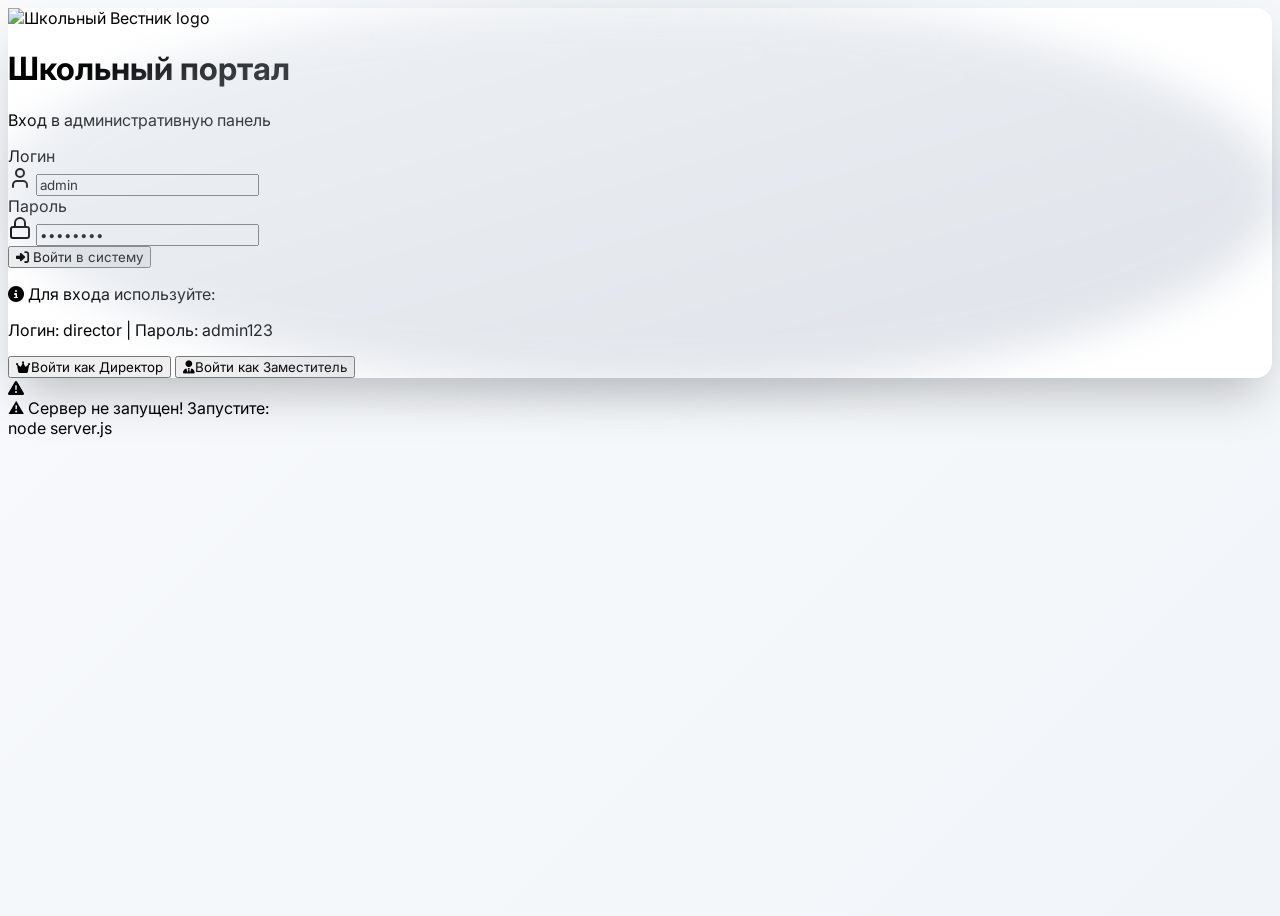
==== commit fd60f094: "Initial commit: school portal v0.1" ====
--- a/frontend/admin.html
+++ b/frontend/admin.html
@@ -3,1415 +3,294 @@
 <head>
     <meta charset="UTF-8">
     <meta name="viewport" content="width=device-width, initial-scale=1.0">
-    <title>Админ-панель - Школьный портал</title>
+    <title>Школьный портал | Панель управления</title>
     <link rel="stylesheet" href="https://cdnjs.cloudflare.com/ajax/libs/font-awesome/6.4.0/css/all.min.css">
-    <style>
-        /* === БАЗОВЫЕ СТИЛИ === */
-        * {
-            margin: 0;
-            padding: 0;
-            box-sizing: border-box;
-            font-family: 'Segoe UI', system-ui, sans-serif;
-        }
-        
-        :root {
-            --primary: #3b82f6;
-            --primary-hover: #2563eb;
-            --danger: #ef4444;
-            --danger-hover: #dc2626;
-            --success: #10b981;
-            --warning: #f59e0b;
-            --sidebar-width: 250px;
-        }
-        
-        body {
-            background: #f8fafc;
-            color: #334155;
-            min-height: 100vh;
-        }
-        
-        .container {
-            max-width: 1400px;
-            margin: 0 auto;
-            padding: 0 1.5rem;
-        }
-        
-        /* === КОМПОНЕНТ: CARD === */
-        .card {
-            background: white;
-            border-radius: 0.75rem;
-            border: 1px solid #e5e7eb;
-            box-shadow: 0 1px 3px rgba(0,0,0,0.1);
-            overflow: hidden;
-            transition: all 0.3s ease;
-        }
-        
-        .card-hover:hover {
-            box-shadow: 0 10px 25px -5px rgba(0,0,0,0.1);
-            border-color: #3b82f6;
-        }
-        
-        .card-header {
-            padding: 1.25rem 1.5rem;
-            border-bottom: 1px solid #e5e7eb;
-            background: #f9fafb;
-        }
-        
-        .card-title {
-            font-size: 1.125rem;
-            font-weight: 600;
-            color: #1e293b;
-            display: flex;
-            align-items: center;
-            gap: 0.5rem;
-        }
-        
-        .card-content {
-            padding: 1.5rem;
-        }
-        
-        .card-footer {
-            padding: 1rem 1.5rem;
-            border-top: 1px solid #e5e7eb;
-            background: #f9fafb;
-        }
-        
-        /* === КОМПОНЕНТ: BUTTON === */
-        .btn {
-            display: inline-flex;
-            align-items: center;
-            justify-content: center;
-            padding: 0.625rem 1.25rem;
-            border-radius: 0.5rem;
-            font-size: 0.875rem;
-            font-weight: 500;
-            cursor: pointer;
-            transition: all 0.2s;
-            border: 1px solid transparent;
-            gap: 0.5rem;
-            white-space: nowrap;
-        }
-        
-        .btn-primary {
-            background-color: var(--primary);
-            color: white;
-        }
-        
-        .btn-primary:hover {
-            background-color: var(--primary-hover);
-        }
-        
-        .btn-secondary {
-            background-color: white;
-            color: #374151;
-            border-color: #d1d5db;
-        }
-        
-        .btn-secondary:hover {
-            background-color: #f9fafb;
-            border-color: #9ca3af;
-        }
-        
-        .btn-danger {
-            background-color: var(--danger);
-            color: white;
-            border-color: var(--danger);
-        }
-        
-        .btn-danger:hover {
-            background-color: var(--danger-hover);
-        }
-        
-        .btn-success {
-            background-color: var(--success);
-            color: white;
-            border-color: var(--success);
-        }
-        
-        .btn-sm {
-            padding: 0.375rem 0.75rem;
-            font-size: 0.75rem;
-        }
-        
-        .btn-lg {
-            padding: 0.75rem 1.5rem;
-            font-size: 1rem;
-        }
-        
-        .btn-icon {
-            width: 2.5rem;
-            height: 2.5rem;
-            padding: 0;
-        }
-        
-        .btn:disabled {
-            opacity: 0.5;
-            cursor: not-allowed;
-        }
-        
-        /* === КОМПОНЕНТ: TABS === */
-        .tabs {
-            border-bottom: 1px solid #e5e7eb;
-            margin-bottom: 1.5rem;
-        }
-        
-        .tabs-list {
-            display: flex;
-            gap: 0.25rem;
-            overflow-x: auto;
-        }
-        
-        .tab-btn {
-            padding: 0.75rem 1.5rem;
-            background: none;
-            border: none;
-            border-bottom: 2px solid transparent;
-            cursor: pointer;
-            font-weight: 500;
-            color: #64748b;
-            display: flex;
-            align-items: center;
-            gap: 0.5rem;
-            white-space: nowrap;
-            transition: all 0.2s;
-        }
-        
-        .tab-btn:hover {
-            color: var(--primary);
-            background: #f8fafc;
-        }
-        
-        .tab-btn.active {
-            color: var(--primary);
-            border-bottom-color: var(--primary);
-            background: #eff6ff;
-        }
-        
-        .tab-content {
-            display: none;
-            animation: fadeIn 0.3s ease;
-        }
-        
-        .tab-content.active {
-            display: block;
-        }
-        
-        @keyframes fadeIn {
-            from { opacity: 0; }
-            to { opacity: 1; }
-        }
-        
-        /* === КОМПОНЕНТ: BADGE === */
-        .badge {
-            display: inline-flex;
-            align-items: center;
-            padding: 0.25rem 0.75rem;
-            border-radius: 9999px;
-            font-size: 0.75rem;
-            font-weight: 500;
-        }
-        
-        .badge-primary {
-            background: #dbeafe;
-            color: #1e40af;
-        }
-        
-        .badge-success {
-            background: #d1fae5;
-            color: #065f46;
-        }
-        
-        .badge-warning {
-            background: #fef3c7;
-            color: #92400e;
-        }
-        
-        .badge-danger {
-            background: #fee2e2;
-            color: #991b1b;
-        }
-        
-        .badge-secondary {
-            background: #f3f4f6;
-            color: #374151;
-        }
-        
-        /* === КОМПОНЕНТ: TABLE === */
-        .table-container {
-            border-radius: 0.75rem;
-            overflow: hidden;
-            border: 1px solid #e5e7eb;
-            background: white;
-        }
-        
-        .table {
-            width: 100%;
-            border-collapse: collapse;
-        }
-        
-        .table thead {
-            background: #f9fafb;
-        }
-        
-        .table th {
-            padding: 1rem 1.5rem;
-            text-align: left;
-            font-size: 0.75rem;
-            font-weight: 600;
-            color: #6b7280;
-            text-transform: uppercase;
-            letter-spacing: 0.05em;
-            border-bottom: 1px solid #e5e7eb;
-            white-space: nowrap;
-        }
-        
-        .table td {
-            padding: 1rem 1.5rem;
-            border-bottom: 1px solid #f3f4f6;
-            color: #374151;
-            font-size: 0.875rem;
-        }
-        
-        .table tbody tr:hover {
-            background: #f9fafb;
-        }
-        
-        .table tbody tr:last-child td {
-            border-bottom: none;
-        }
-        
-        /* === КОМПОНЕНТ: INPUT === */
-        .input-group {
-            margin-bottom: 1rem;
-        }
-        
-        .input-label {
-            display: block;
-            margin-bottom: 0.5rem;
-            font-size: 0.875rem;
-            font-weight: 500;
-            color: #374151;
-        }
-        
-        .input-label-required::after {
-            content: " *";
-            color: #ef4444;
-        }
-        
-        .input {
-            width: 100%;
-            padding: 0.625rem 0.875rem;
-            border: 1px solid #d1d5db;
-            border-radius: 0.5rem;
-            font-size: 0.875rem;
-            transition: all 0.2s;
-            background: white;
-        }
-        
-        .input:focus {
-            outline: none;
-            border-color: var(--primary);
-            box-shadow: 0 0 0 3px rgba(59, 130, 246, 0.1);
-        }
-        
-        .input-error {
-            border-color: var(--danger);
-        }
-        
-        .input-error:focus {
-            box-shadow: 0 0 0 3px rgba(239, 68, 68, 0.1);
-        }
-        
-        .input-help {
-            font-size: 0.75rem;
-            color: #6b7280;
-            margin-top: 0.25rem;
-        }
-        
-        .input-help-error {
-            color: var(--danger);
-        }
-        
-        /* === КОМПОНЕНТ: TEXTAREA === */
-        .textarea {
-            width: 100%;
-            padding: 0.625rem 0.875rem;
-            border: 1px solid #d1d5db;
-            border-radius: 0.5rem;
-            font-size: 0.875rem;
-            font-family: inherit;
-            resize: vertical;
-            min-height: 100px;
-            transition: all 0.2s;
-        }
-        
-        .textarea:focus {
-            outline: none;
-            border-color: var(--primary);
-            box-shadow: 0 0 0 3px rgba(59, 130, 246, 0.1);
-        }
-        
-        /* === КОМПОНЕНТ: SELECT === */
-        .select {
-            width: 100%;
-            padding: 0.625rem 2.5rem 0.625rem 0.875rem;
-            border: 1px solid #d1d5db;
-            border-radius: 0.5rem;
-            font-size: 0.875rem;
-            background-color: white;
-            background-image: url("data:image/svg+xml,%3csvg xmlns='http://www.w3.org/2000/svg' fill='none' viewBox='0 0 20 20'%3e%3cpath stroke='%236b7280' stroke-linecap='round' stroke-linejoin='round' stroke-width='1.5' d='M6 8l4 4 4-4'/%3e%3c/svg%3e");
-            background-position: right 0.5rem center;
-            background-repeat: no-repeat;
-            background-size: 1.5em 1.5em;
-            appearance: none;
-            cursor: pointer;
-        }
-        
-        .select:focus {
-            outline: none;
-            border-color: var(--primary);
-            box-shadow: 0 0 0 3px rgba(59, 130, 246, 0.1);
-        }
-        
-        /* === КОМПОНЕНТ: SWITCH === */
-        .switch {
-            display: inline-flex;
-            align-items: center;
-            cursor: pointer;
-        }
-        
-        .switch-input {
-            display: none;
-        }
-        
-        .switch-toggle {
-            position: relative;
-            width: 3rem;
-            height: 1.5rem;
-            background-color: #d1d5db;
-            border-radius: 9999px;
-            transition: all 0.3s;
-            flex-shrink: 0;
-        }
-        
-        .switch-toggle::after {
-            content: '';
-            position: absolute;
-            width: 1.25rem;
-            height: 1.25rem;
-            background-color: white;
-            border-radius: 50%;
-            top: 0.125rem;
-            left: 0.125rem;
-            transition: all 0.3s;
-            box-shadow: 0 1px 3px rgba(0,0,0,0.2);
-        }
-        
-        .switch-input:checked + .switch-toggle {
-            background-color: var(--primary);
-        }
-        
-        .switch-input:checked + .switch-toggle::after {
-            transform: translateX(1.5rem);
-        }
-        
-        .switch-label {
-            margin-left: 0.75rem;
-            font-size: 0.875rem;
-            color: #374151;
-        }
-        
-        /* === КОМПОНЕНТ: DIALOG === */
-        .dialog-overlay {
-            position: fixed;
-            top: 0;
-            left: 0;
-            right: 0;
-            bottom: 0;
-            background: rgba(0, 0, 0, 0.5);
-            display: flex;
-            align-items: center;
-            justify-content: center;
-            z-index: 100;
-            opacity: 0;
-            visibility: hidden;
-            transition: all 0.3s ease;
-            padding: 1rem;
-        }
-        
-        .dialog-overlay.active {
-            opacity: 1;
-            visibility: visible;
-        }
-        
-        .dialog {
-            background: white;
-            border-radius: 1rem;
-            box-shadow: 0 25px 50px -12px rgba(0, 0, 0, 0.25);
-            width: 100%;
-            max-width: 600px;
-            max-height: 90vh;
-            overflow-y: auto;
-            transform: scale(0.95);
-            transition: transform 0.3s ease;
-        }
-        
-        .dialog-overlay.active .dialog {
-            transform: scale(1);
-        }
-        
-        .dialog-header {
-            padding: 1.5rem 1.5rem 1rem;
-            border-bottom: 1px solid #e5e7eb;
-            display: flex;
-            justify-content: space-between;
-            align-items: flex-start;
-            position: sticky;
-            top: 0;
-            background: white;
-            z-index: 1;
-        }
-        
-        .dialog-title {
-            font-size: 1.5rem;
-            font-weight: 600;
-            color: #1e293b;
-            line-height: 1.3;
-        }
-        
-        .dialog-close {
-            background: none;
-            border: none;
-            font-size: 1.5rem;
-            color: #6b7280;
-            cursor: pointer;
-            width: 2.5rem;
-            height: 2.5rem;
-            display: flex;
-            align-items: center;
-            justify-content: center;
-            border-radius: 0.5rem;
-            flex-shrink: 0;
-            margin-left: auto;
-        }
-        
-        .dialog-close:hover {
-            background-color: #f3f4f6;
-        }
-        
-        .dialog-body {
-            padding: 1.5rem;
-        }
-        
-        .dialog-footer {
-            padding: 1rem 1.5rem;
-            border-top: 1px solid #e5e7eb;
-            display: flex;
-            justify-content: flex-end;
-            gap: 0.75rem;
-            background-color: #f9fafb;
-        }
-        
-        /* === КОМПОНЕНТ: ALERT === */
-        .alert {
-            padding: 1rem 1.5rem;
-            border-radius: 0.5rem;
-            margin-bottom: 1.5rem;
-            display: flex;
-            align-items: flex-start;
-            gap: 0.75rem;
-        }
-        
-        .alert-success {
-            background-color: #d1fae5;
-            border: 1px solid #a7f3d0;
-            color: #065f46;
-        }
-        
-        .alert-error {
-            background-color: #fee2e2;
-            border: 1px solid #fecaca;
-            color: #991b1b;
-        }
-        
-        .alert-warning {
-            background-color: #fef3c7;
-            border: 1px solid #fde68a;
-            color: #92400e;
-        }
-        
-        .alert-info {
-            background-color: #dbeafe;
-            border: 1px solid #bfdbfe;
-            color: #1e40af;
-        }
-        
-        .alert-icon {
-            font-size: 1.25rem;
-            flex-shrink: 0;
-            margin-top: 0.125rem;
-        }
-        
-        .alert-content {
-            flex: 1;
-        }
-        
-        .alert-title {
-            font-weight: 600;
-            margin-bottom: 0.25rem;
-        }
-        
-        .alert-close {
-            background: none;
-            border: none;
-            color: inherit;
-            cursor: pointer;
-            padding: 0.25rem;
-            border-radius: 0.25rem;
-            opacity: 0.7;
-        }
-        
-        .alert-close:hover {
-            opacity: 1;
-            background: rgba(0,0,0,0.1);
-        }
-        
-        /* === ЛЕЙАУТ АДМИНКИ === */
-        .admin-header {
-            background: white;
-            border-bottom: 1px solid #e5e7eb;
-            padding: 1rem 0;
-            position: sticky;
-            top: 0;
-            z-index: 50;
-            box-shadow: 0 1px 3px rgba(0,0,0,0.05);
-        }
-        
-        .admin-header-content {
-            display: flex;
-            justify-content: space-between;
-            align-items: center;
-        }
-        
-        .admin-brand {
-            display: flex;
-            align-items: center;
-            gap: 1rem;
-        }
-        
-        .admin-logo {
-            width: 3rem;
-            height: 3rem;
-            background: linear-gradient(135deg, #3b82f6, #8b5cf6);
-            border-radius: 0.75rem;
-            display: flex;
-            align-items: center;
-            justify-content: center;
-            color: white;
-            font-size: 1.5rem;
-        }
-        
-        .admin-title h1 {
-            font-size: 1.5rem;
-            font-weight: 700;
-            color: #1e293b;
-        }
-        
-        .admin-title p {
-            font-size: 0.875rem;
-            color: #64748b;
-        }
-        
-        .admin-actions {
-            display: flex;
-            align-items: center;
-            gap: 0.75rem;
-        }
-        
-        .admin-main {
-            padding: 1.5rem 0;
-        }
-        
-        /* === ДАШБОРД === */
-        .stats-grid {
-            display: grid;
-            gap: 1.5rem;
-            margin-bottom: 1.5rem;
-        }
-        
-        @media (min-width: 768px) {
-            .stats-grid {
-                grid-template-columns: repeat(4, 1fr);
-            }
-        }
-        
-        .stat-card {
-            display: flex;
-            align-items: center;
-            padding: 1.5rem;
-        }
-        
-        .stat-icon {
-            width: 3rem;
-            height: 3rem;
-            border-radius: 0.75rem;
-            display: flex;
-            align-items: center;
-            justify-content: center;
-            margin-right: 1rem;
-            flex-shrink: 0;
-        }
-        
-        .stat-info {
-            flex: 1;
-        }
-        
-        .stat-value {
-            font-size: 1.875rem;
-            font-weight: 700;
-            color: #1e293b;
-            line-height: 1;
-        }
-        
-        .stat-label {
-            font-size: 0.875rem;
-            color: #64748b;
-            margin-top: 0.25rem;
-        }
-        
-        .stat-change {
-            font-size: 0.75rem;
-            font-weight: 500;
-            margin-top: 0.25rem;
-        }
-        
-        .stat-change.positive {
-            color: #10b981;
-        }
-        
-        .stat-change.negative {
-            color: #ef4444;
-        }
-        
-        /* === ТАБЛИЦЫ === */
-        .table-actions {
-            display: flex;
-            justify-content: space-between;
-            align-items: center;
-            margin-bottom: 1rem;
-            flex-wrap: wrap;
-            gap: 0.75rem;
-        }
-        
-        .table-search {
-            position: relative;
-            flex: 1;
-            min-width: 200px;
-        }
-        
-        .table-search-icon {
-            position: absolute;
-            left: 0.75rem;
-            top: 50%;
-            transform: translateY(-50%);
-            color: #94a3b8;
-        }
-        
-        .table-search-input {
-            width: 100%;
-            padding: 0.5rem 0.75rem 0.5rem 2.5rem;
-            border: 1px solid #d1d5db;
-            border-radius: 0.5rem;
-            font-size: 0.875rem;
-        }
-        
-        .table-search-input:focus {
-            outline: none;
-            border-color: var(--primary);
-        }
-        
-        .table-filters {
-            display: flex;
-            gap: 0.5rem;
-            flex-wrap: wrap;
-        }
-        
-        .table-pagination {
-            display: flex;
-            justify-content: space-between;
-            align-items: center;
-            padding: 1rem 1.5rem;
-            border-top: 1px solid #e5e7eb;
-            background: #f9fafb;
-        }
-        
-        .pagination-info {
-            font-size: 0.875rem;
-            color: #64748b;
-        }
-        
-        .pagination-controls {
-            display: flex;
-            gap: 0.5rem;
-        }
-        
-        .pagination-btn {
-            width: 2.25rem;
-            height: 2.25rem;
-            display: flex;
-            align-items: center;
-            justify-content: center;
-            border: 1px solid #d1d5db;
-            border-radius: 0.375rem;
-            background: white;
-            cursor: pointer;
-        }
-        
-        .pagination-btn:hover:not(:disabled) {
-            background: #f3f4f6;
-        }
-        
-        .pagination-btn:disabled {
-            opacity: 0.5;
-            cursor: not-allowed;
-        }
-        
-        .pagination-btn.active {
-            background: var(--primary);
-            color: white;
-            border-color: var(--primary);
-        }
-        
-        /* === ФОРМЫ === */
-        .form-grid {
-            display: grid;
-            gap: 1.5rem;
-        }
-        
-        @media (min-width: 768px) {
-            .form-grid {
-                grid-template-columns: repeat(2, 1fr);
-            }
-        }
-        
-        .form-full {
-            grid-column: 1 / -1;
-        }
-        
-        /* === АДАПТИВНОСТЬ === */
-        @media (max-width: 768px) {
-            .admin-header-content {
-                flex-direction: column;
-                gap: 1rem;
-                align-items: flex-start;
-            }
-            
-            .admin-actions {
-                width: 100%;
-                justify-content: space-between;
-            }
-            
-            .tabs-list {
-                flex-wrap: nowrap;
-                overflow-x: auto;
-                padding-bottom: 0.25rem;
-            }
-            
-            .table-actions {
-                flex-direction: column;
-                align-items: stretch;
-            }
-            
-            .table-filters {
-                order: 2;
-            }
-        }
-        
-        /* === СПИННЕР === */
-        .spinner {
-            width: 1.5rem;
-            height: 1.5rem;
-            border: 2px solid #e5e7eb;
-            border-top-color: var(--primary);
-            border-radius: 50%;
-            animation: spin 1s linear infinite;
-        }
-        
-        @keyframes spin {
-            to { transform: rotate(360deg); }
-        }
-        
-        /* === УТИЛИТЫ === */
-        .text-center { text-align: center; }
-        .text-right { text-align: right; }
-        .w-full { width: 100%; }
-        .mb-4 { margin-bottom: 1rem; }
-        .mt-4 { margin-top: 1rem; }
-        .gap-4 { gap: 1rem; }
-        .hidden { display: none; }
-        
-        /* === AVATAR === */
-        .avatar {
-            display: inline-flex;
-            align-items: center;
-            justify-content: center;
-            width: 2rem;
-            height: 2rem;
-            border-radius: 50%;
-            background: linear-gradient(135deg, #3b82f6, #8b5cf6);
-            color: white;
-            font-weight: 600;
-            font-size: 0.75rem;
-            flex-shrink: 0;
-        }
-        
-        .avatar-lg {
-            width: 3rem;
-            height: 3rem;
-            font-size: 1rem;
-        }
-        
-        /* === ACTION BUTTONS === */
-        .action-buttons {
-            display: flex;
-            gap: 0.5rem;
-        }
-        
-        .action-btn {
-            width: 2rem;
-            height: 2rem;
-            border-radius: 0.375rem;
-            border: 1px solid #e5e7eb;
-            background: white;
-            cursor: pointer;
-            display: flex;
-            align-items: center;
-            justify-content: center;
-            color: #64748b;
-            transition: all 0.2s;
-        }
-        
-        .action-btn:hover {
-            background: #f3f4f6;
-        }
-        
-        .action-btn.edit:hover {
-            color: var(--primary);
-            border-color: #bfdbfe;
-        }
-        
-        .action-btn.delete:hover {
-            color: var(--danger);
-            border-color: #fecaca;
-        }
-        
-        /* === LOADING === */
-        .admin-loading {
-            position: fixed;
-            top: 0;
-            left: 0;
-            right: 0;
-            bottom: 0;
-            background: rgba(255,255,255,0.9);
-            display: flex;
-            align-items: center;
-            justify-content: center;
-            z-index: 9999;
-            backdrop-filter: blur(4px);
-        }
-        
-        /* === EMPTY STATE === */
-        .empty-state {
-            text-align: center;
-            padding: 3rem 1.5rem;
-        }
-        
-        .empty-state i {
-            font-size: 3rem;
-            color: #cbd5e1;
-            margin-bottom: 1rem;
-        }
-        
-        .empty-state h3 {
-            font-size: 1.25rem;
-            font-weight: 500;
-            color: #64748b;
-            margin-bottom: 0.5rem;
-        }
-        
-        .empty-state p {
-            color: #94a3b8;
-            margin-bottom: 1.5rem;
-        }
-    </style>
+    <link rel="stylesheet" href="css/admin.css">
 </head>
 <body>
-    <!-- Загрузка -->
-    <div id="loadingScreen" class="admin-loading">
-        <div class="spinner"></div>
-    </div>
-
-    <!-- Алерты -->
-    <div id="alertsContainer" style="position: fixed; top: 1rem; right: 1rem; z-index: 1000; max-width: 400px;"></div>
-
-    <!-- Хедер -->
-    <header class="admin-header">
+    <!-- ХЕДЕР -->
+    <header class="header">
         <div class="container">
-            <div class="admin-header-content">
-                <div class="admin-brand">
-                    <div class="admin-logo">
-                        <i class="fas fa-shield-alt"></i>
-                    </div>
-                    <div class="admin-title">
-                        <h1>Админ-панель</h1>
-                        <p>Управление школьным порталом</p>
-                    </div>
-                </div>
-                <div class="admin-actions">
-                    <button class="btn btn-secondary btn-sm" onclick="location.href='index.html'">
-                        <i class="fas fa-home"></i>
-                        На сайт
-                    </button>
-                    <button class="btn btn-danger btn-sm" id="logoutBtn">
-                        <i class="fas fa-sign-out-alt"></i>
-                        Выйти
-                    </button>
-                </div>
+            <div class="header-content">
+                <a href="index.html" class="logo">
+                    <div class="logo-icon">
+                        <img src="images/logo.png" alt="Логотип">
+                    </div>
+                    <span class="logo-text">Школьный портал | Панель управления</span>
+                </a>
+                
+                <div class="logout-block" id="logoutBtn">
+                    <div class="logout-avatar-wrapper">
+                        <img src="images/character-hero.png" alt="Варя" class="logout-avatar">
+                    </div>
+                    <span class="logout-text">Выйти</span>
+                </div>
+    
+                <button class="menu-toggle">
+                    <i class="fas fa-bars"></i>
+                </button>
             </div>
         </div>
     </header>
 
-    <!-- Основной контент -->
-    <main class="admin-main">
+    <!-- ОСНОВНОЙ КОНТЕНТ -->
+    <main class="admin-main"> 
         <div class="container">
-            <!-- Табы -->
-            <div class="tabs">
-                <div class="tabs-list">
-                    <button class="tab-btn active" data-tab="dashboard">
-                        <i class="fas fa-tachometer-alt"></i>
-                        Дашборд
-                    </button>
-                    <button class="tab-btn" data-tab="announcements">
-                        <i class="fas fa-bullhorn"></i>
-                        Объявления
-                    </button>
-                    <button class="tab-btn" data-tab="schedule">
-                        <i class="fas fa-calendar-alt"></i>
-                        Расписание
-                    </button>
-                    <button class="tab-btn" data-tab="users">
-                        <i class="fas fa-users"></i>
-                        Пользователи
-                    </button>
-                </div>
-            </div>
-
-            <!-- ДАШБОРД -->
-            <div id="dashboardTab" class="tab-content active">
-                <!-- Статистика -->
-                <div class="stats-grid">
-                    <div class="card stat-card">
-                        <div class="stat-icon" style="background: #dbeafe; color: #1e40af;">
-                            <i class="fas fa-bullhorn"></i>
-                        </div>
-                        <div class="stat-info">
-                            <div class="stat-value" id="totalAnnouncements">0</div>
-                            <div class="stat-label">Объявлений</div>
-                            <div class="stat-change positive" id="announcementsChange">+12%</div>
-                        </div>
-                    </div>
-                    
-                    <div class="card stat-card">
-                        <div class="stat-icon" style="background: #d1fae5; color: #065f46;">
-                            <i class="fas fa-calendar-alt"></i>
-                        </div>
-                        <div class="stat-info">
-                            <div class="stat-value" id="totalLessons">0</div>
-                            <div class="stat-label">Уроков</div>
-                            <div class="stat-change positive" id="lessonsChange">+5%</div>
-                        </div>
-                    </div>
-                    
-                    <div class="card stat-card">
-                        <div class="stat-icon" style="background: #fef3c7; color: #92400e;">
-                            <i class="fas fa-users"></i>
-                        </div>
-                        <div class="stat-info">
-                            <div class="stat-value" id="totalUsers">0</div>
-                            <div class="stat-label">Пользователей</div>
-                            <div class="stat-change positive" id="usersChange">+8%</div>
-                        </div>
-                    </div>
-                    
-                    <div class="card stat-card">
-                        <div class="stat-icon" style="background: #f3e8ff; color: #7c3aed;">
-                            <i class="fas fa-chart-line"></i>
-                        </div>
-                        <div class="stat-info">
-                            <div class="stat-value" id="activeUsers">0</div>
-                            <div class="stat-label">Онлайн</div>
-                            <div class="stat-change positive" id="activeChange">+3%</div>
-                        </div>
-                    </div>
-                </div>
-
-                <!-- Таблицы -->
-                <div class="form-grid">
-                    <!-- Последние объявления -->
-                    <div class="card">
-                        <div class="card-header">
-                            <h3 class="card-title">
-                                <i class="fas fa-bell"></i>
-                                Последние объявления
-                            </h3>
-                        </div>
-                        <div class="card-content">
-                            <div class="table-container">
-                                <table class="table">
-                                    <thead>
-                                        <tr>
-                                            <th>Заголовок</th>
-                                            <th>Категория</th>
-                                            <th>Дата</th>
-                                        </tr>
-                                    </thead>
-                                    <tbody id="recentAnnouncementsTable">
-                                        <!-- Заполнится через JS -->
-                                    </tbody>
-                                </table>
-                            </div>
-                        </div>
-                    </div>
-
-                    <!-- Последние пользователи -->
-                    <div class="card">
-                        <div class="card-header">
-                            <h3 class="card-title">
-                                <i class="fas fa-user-plus"></i>
-                                Новые пользователи
-                            </h3>
-                        </div>
-                        <div class="card-content">
-                            <div class="table-container">
-                                <table class="table">
-                                    <thead>
-                                        <tr>
-                                            <th>Имя</th>
-                                            <th>Роль</th>
-                                            <th>Дата</th>
-                                        </tr>
-                                    </thead>
-                                    <tbody id="recentUsersTable">
-                                        <!-- Заполнится через JS -->
-                                    </tbody>
-                                </table>
-                            </div>
-                        </div>
-                    </div>
-                </div>
-            </div>
-
-            <!-- ОБЪЯВЛЕНИЯ -->
-            <div id="announcementsTab" class="tab-content">
-                <div class="table-actions">
-                    <div class="table-search">
-                        <i class="fas fa-search table-search-icon"></i>
-                        <input type="text" class="table-search-input" id="announcementsSearch" placeholder="Поиск объявлений...">
-                    </div>
-                    <div class="table-filters">
-                        <select class="select" style="width: auto;" id="categoryFilter">
-                            <option value="">Все категории</option>
-                            <option value="all">Для всех</option>
-                            <option value="students">Ученикам</option>
-                            <option value="teachers">Учителям</option>
-                            <option value="parents">Родителям</option>
-                        </select>
-                        <select class="select" style="width: auto;" id="typeFilter">
-                            <option value="">Все типы</option>
-                            <option value="announcement">Объявление</option>
-                            <option value="news">Новость</option>
-                            <option value="event">Мероприятие</option>
-                        </select>
-                        <button class="btn btn-primary" id="addAnnouncementBtn">
-                            <i class="fas fa-plus"></i>
-                            Добавить
-                        </button>
-                    </div>
-                </div>
-
+            <!-- ФИЛЬТРЫ (ВКЛАДКИ) -->
+            <section class="filters-section">
+                <div class="filter-character left">
+                    <img src="images/character-hero.png" alt="Варя">
+                </div>
+                
+                <div class="filters-container">
+                    <div class="tabs-list">
+                        <button class="filter-pill active" data-tab="announcements">Объявления</button>
+                        <button class="filter-pill" data-tab="schedule">Расписание</button>
+                        <button class="filter-pill" data-tab="users">Пользователи</button>
+                    </div>
+                </div>
+                
+                <div class="filter-character right">
+                    <img src="images/byte-character.png" alt="Байт">
+                </div>
+            </section>
+
+            <!-- БЛОК ПОИСКА + КАТЕГОРИИ - ОБНОВЛЕН С ID ДЛЯ ДИНАМИЧЕСКОЙ ЗАМЕНЫ -->
+            <div class="search-block">
+                <div class="search-container">
+                    <div class="search-byte">
+                        <img src="images/character-hero.png" alt="Байт">
+                    </div>
+                    <img src="images/search-icon.png" alt="Поиск" class="search-icon-img">
+                    <input type="text" id="searchInput" class="search-input" placeholder="Поиск объявлений...">
+                </div>
+
+                <div class="filters-row" id="dynamicFilters"></div>
+            </div>
+
+            <!-- КОНТЕНТ ВКЛАДОК -->
+            <div id="announcementsTab" class="tab-content active">
                 <div class="card">
                     <div class="card-content">
                         <div class="table-container">
                             <table class="table">
                                 <thead>
                                     <tr>
-                                        <th style="width: 40px;">
-                                            <input type="checkbox" id="selectAll">
-                                        </th>
                                         <th>Заголовок</th>
                                         <th>Категория</th>
                                         <th>Тип</th>
                                         <th>Дата</th>
                                         <th>Статус</th>
-                                        <th>Действия</th>
+                                        <th style="text-align: right;">Действия</th>
                                     </tr>
                                 </thead>
-                                <tbody id="announcementsTable">
-                                    <!-- Заполнится через JS -->
-                                </tbody>
+                                <tbody id="announcementsTable"></tbody>
                             </table>
                         </div>
-                        
-                        <div class="table-pagination">
-                            <div class="pagination-info">
-                                Показано <span id="announcementsFrom">1</span>-<span id="announcementsTo">10</span> из <span id="announcementsTotal">0</span>
-                            </div>
-                            <div class="pagination-controls">
-                                <button class="pagination-btn" id="announcementsPrev">
-                                    <i class="fas fa-chevron-left"></i>
-                                </button>
-                                <button class="pagination-btn active">1</button>
-                                <button class="pagination-btn">2</button>
-                                <button class="pagination-btn">3</button>
-                                <button class="pagination-btn" id="announcementsNext">
-                                    <i class="fas fa-chevron-right"></i>
-                                </button>
-                            </div>
-                        </div>
-                    </div>
-                </div>
-            </div>
-
-            <!-- РАСПИСАНИЕ -->
+                        <div class="empty-state" id="emptyAnnouncements" style="display: none;">
+                            <i class="fas fa-bell"></i>
+                            <h3>Нет объявлений</h3>
+                            <p>Добавьте первое объявление</p>
+                            <button class="btn btn-primary mt-4" id="addFirstAnnouncementBtn">
+                                <i class="fas fa-plus"></i> Добавить объявление
+                            </button>
+                        </div>
+                    </div>
+                </div>
+            </div>
+
             <div id="scheduleTab" class="tab-content">
-                <div class="table-actions">
-                    <div class="table-search">
-                        <i class="fas fa-search table-search-icon"></i>
-                        <input type="text" class="table-search-input" id="scheduleSearch" placeholder="Поиск по расписанию...">
-                    </div>
-                    <div class="table-filters">
-                        <select class="select" style="width: auto;" id="classFilter">
-                            <option value="">Все классы</option>
-                            <option value="11А">11А</option>
-                            <option value="10Б">10Б</option>
-                            <option value="9В">9В</option>
-                        </select>
-                        <select class="select" style="width: auto;" id="dayFilter">
-                            <option value="">Все дни</option>
-                            <option value="monday">Понедельник</option>
-                            <option value="tuesday">Вторник</option>
-                            <option value="wednesday">Среда</option>
-                            <option value="thursday">Четверг</option>
-                            <option value="friday">Пятница</option>
-                            <option value="saturday">Суббота</option>
-                        </select>
-                        <button class="btn btn-primary" id="addScheduleBtn">
-                            <i class="fas fa-plus"></i>
-                            Добавить урок
-                        </button>
-                    </div>
-                </div>
-
                 <div class="card">
                     <div class="card-content">
                         <div class="table-container">
                             <table class="table">
                                 <thead>
                                     <tr>
-                                        <th style="width: 40px;">
-                                            <input type="checkbox" id="selectAllSchedule">
-                                        </th>
                                         <th>Класс</th>
                                         <th>День</th>
-                                        <th>Урок</th>
+                                        <th>Время</th>
                                         <th>Предмет</th>
                                         <th>Учитель</th>
                                         <th>Кабинет</th>
-                                        <th>Действия</th>
+                                        <th style="text-align: right;">Действия</th>
                                     </tr>
                                 </thead>
-                                <tbody id="scheduleTable">
-                                    <!-- Заполнится через JS -->
-                                </tbody>
+                                <tbody id="scheduleTable"></tbody>
                             </table>
                         </div>
-                        
                         <div class="empty-state" id="emptySchedule" style="display: none;">
                             <i class="fas fa-calendar"></i>
                             <h3>Нет уроков</h3>
-                            <p>Добавьте первый урок в расписание</p>
+                            <p>Добавьте первый урок</p>
                             <button class="btn btn-primary mt-4" id="addFirstScheduleBtn">
-                                <i class="fas fa-plus"></i>
-                                Добавить урок
+                                <i class="fas fa-plus"></i> Добавить урок
                             </button>
                         </div>
                     </div>
                 </div>
             </div>
 
-            <!-- ПОЛЬЗОВАТЕЛИ -->
             <div id="usersTab" class="tab-content">
-                <div class="table-actions">
-                    <div class="table-search">
-                        <i class="fas fa-search table-search-icon"></i>
-                        <input type="text" class="table-search-input" id="usersSearch" placeholder="Поиск пользователей...">
-                    </div>
-                    <div class="table-filters">
-                        <select class="select" style="width: auto;" id="roleFilter">
-                            <option value="">Все роли</option>
-                            <option value="admin">Администратор</option>
-                            <option value="teacher">Учитель</option>
-                            <option value="student">Ученик</option>
-                            <option value="parent">Родитель</option>
-                        </select>
-                        <button class="btn btn-primary" id="addUserBtn">
-                            <i class="fas fa-plus"></i>
-                            Добавить пользователя
-                        </button>
-                    </div>
-                </div>
-
                 <div class="card">
                     <div class="card-content">
                         <div class="table-container">
                             <table class="table">
                                 <thead>
                                     <tr>
-                                        <th style="width: 40px;">
-                                            <input type="checkbox" id="selectAllUsers">
-                                        </th>
                                         <th>Пользователь</th>
-                                        <th>Email</th>
+                                        <th>Логин</th>
                                         <th>Роль</th>
-                                        <th>Телефон</th>
                                         <th>Дата регистрации</th>
-                                        <th>Действия</th>
+                                        <th>Последний вход</th>
+                                        <th style="text-align: right;">Действия</th>
                                     </tr>
                                 </thead>
-                                <tbody id="usersTable">
-                                    <!-- Заполнится через JS -->
-                                </tbody>
+                                <tbody id="usersTable"></tbody>
                             </table>
                         </div>
-                        
-                        <div class="table-pagination">
-                            <div class="pagination-info">
-                                Показано <span id="usersFrom">1</span>-<span id="usersTo">10</span> из <span id="usersTotal">0</span>
-                            </div>
-                            <div class="pagination-controls">
-                                <button class="pagination-btn" id="usersPrev">
-                                    <i class="fas fa-chevron-left"></i>
-                                </button>
-                                <button class="pagination-btn active">1</button>
-                                <button class="pagination-btn">2</button>
-                                <button class="pagination-btn">3</button>
-                                <button class="pagination-btn" id="usersNext">
-                                    <i class="fas fa-chevron-right"></i>
-                                </button>
-                            </div>
+                        <div class="empty-state" id="emptyUsers" style="display: none;">
+                            <i class="fas fa-users"></i>
+                            <h3>Нет пользователей</h3>
+                            <p>Добавьте первого пользователя</p>
+                            <button class="btn btn-primary mt-4" id="addFirstUserBtn">
+                                <i class="fas fa-plus"></i> Добавить пользователя
+                            </button>
                         </div>
                     </div>
                 </div>
             </div>
         </div>
     </main>
-
-    <!-- МОДАЛЬНЫЕ ОКНА -->
-    
-    <!-- Объявление -->
-    <div class="dialog-overlay" id="announcementModal">
-        <div class="dialog">
-            <div class="dialog-header">
-                <h2 class="dialog-title" id="announcementModalTitle">Новое объявление</h2>
-                <button class="dialog-close" onclick="closeModal('announcementModal')">&times;</button>
+    
+    <!-- МОДАЛКИ -->
+    
+    <!-- Модалка для объявлений -->
+    <div class="modal-backdrop" id="announcementModal">
+        <div class="modal">
+            <div class="modal-header">
+                <h3 class="modal-title" id="announcementModalTitle">Новое объявление</h3>
+                <button class="modal-close" onclick="closeModal('announcementModal')">
+                    <i class="fas fa-times"></i>
+                </button>
             </div>
             <form id="announcementForm">
-                <div class="dialog-body">
+                <div class="modal-body">
+                    <div class="input-group">
+                        <label class="input-label input-label-required">Заголовок</label>
+                        <input type="text" class="input" id="announcementTitle" required placeholder="Введите заголовок">
+                    </div>
+                    <div class="input-group">
+                        <label class="input-label input-label-required">Содержание</label>
+                        <textarea class="textarea" id="announcementContent" rows="4" required placeholder="Введите текст..."></textarea>
+                    </div>
+                    
                     <div class="form-grid">
-                        <div class="form-full">
-                            <div class="input-group">
-                                <label class="input-label input-label-required">Заголовок</label>
-                                <input type="text" class="input" id="announcementTitle" required>
-                            </div>
-                        </div>
-                        
-                        <div class="form-full">
-                            <div class="input-group">
-                                <label class="input-label input-label-required">Содержание</label>
-                                <textarea class="textarea" id="announcementContent" rows="4" required></textarea>
-                            </div>
-                        </div>
-                        
                         <div class="input-group">
                             <label class="input-label input-label-required">Категория</label>
                             <select class="select" id="announcementCategory" required>
+                                <option value="">Выберите категорию</option>
                                 <option value="all">Для всех</option>
                                 <option value="students">Ученикам</option>
                                 <option value="teachers">Учителям</option>
                                 <option value="parents">Родителям</option>
                             </select>
                         </div>
-                        
                         <div class="input-group">
                             <label class="input-label input-label-required">Тип</label>
                             <select class="select" id="announcementType" required>
+                                <option value="">Выберите тип</option>
                                 <option value="announcement">Объявление</option>
                                 <option value="news">Новость</option>
                                 <option value="event">Мероприятие</option>
                             </select>
                         </div>
-                        
-                        <div class="input-group">
-                            <label class="input-label">Приоритет</label>
-                            <select class="select" id="announcementPriority">
-                                <option value="normal">Обычный</option>
-                                <option value="high">Высокий</option>
-                                <option value="urgent">Срочный</option>
-                            </select>
-                        </div>
-                        
                         <div class="input-group">
                             <label class="input-label input-label-required">Автор</label>
-                            <input type="text" class="input" id="announcementAuthor" required>
-                        </div>
-                        
-                        <div class="input-group form-full">
-                            <label class="switch">
-                                <input type="checkbox" class="switch-input" id="announcementPinned">
-                                <span class="switch-toggle"></span>
-                                <span class="switch-label">Закрепить объявление</span>
-                            </label>
-                        </div>
-                    </div>
-                </div>
-                <div class="dialog-footer">
+                            <input type="text" class="input" id="announcementAuthor" required placeholder="ФИО автора">
+                        </div>
+                    </div>
+                    <div class="input-group">
+                        <label class="switch">
+                            <input type="checkbox" class="switch-input" id="announcementPinned">
+                            <span class="switch-toggle"></span>
+                            <span class="switch-label">Закрепить объявление</span>
+                        </label>
+                        <label class="switch">
+                            <input type="checkbox" class="switch-input" id="announcementUrgent">
+                            <span class="switch-toggle"></span>
+                            <span class="switch-label">Отметить как срочное</span>
+                        </label>
+                    </div>
+                </div>
+                <div class="modal-footer">
                     <button type="button" class="btn btn-secondary" onclick="closeModal('announcementModal')">Отмена</button>
-                    <button type="submit" class="btn btn-primary" id="announcementSubmitBtn">
-                        Сохранить
-                    </button>
+                    <button type="submit" class="btn btn-primary"><i class="fas fa-save"></i> Сохранить</button>
                 </div>
             </form>
         </div>
     </div>
 
-    <!-- Расписание -->
-    <div class="dialog-overlay" id="scheduleModal">
-        <div class="dialog">
-            <div class="dialog-header">
-                <h2 class="dialog-title" id="scheduleModalTitle">Новый урок</h2>
-                <button class="dialog-close" onclick="closeModal('scheduleModal')">&times;</button>
+    <!-- Модалка для расписания (с добавлением/удалением классов) -->
+    <div class="modal-backdrop" id="scheduleModal">
+        <div class="modal">
+            <div class="modal-header">
+                <h3 class="modal-title" id="scheduleModalTitle">Новый урок</h3>
+                <button class="modal-close" onclick="closeModal('scheduleModal')">
+                    <i class="fas fa-times"></i>
+                </button>
             </div>
             <form id="scheduleForm">
-                <div class="dialog-body">
+                <div class="modal-body">
                     <div class="form-grid">
-                        <div class="input-group">
-                            <label class="input-label input-label-required">Класс</label>
-                            <input type="text" class="input" id="scheduleClass" required placeholder="11А">
+                        <div class="form-full">
+                            <div class="input-group">
+                                <label class="input-label input-label-required">Класс</label>
+                                <div style="display: flex; gap: 10px; align-items: center;">
+                                    <select class="select" id="scheduleClass" required style="flex: 1;">
+                                        <option value="">Выберите класс</option>
+                                    </select>
+                                    <button type="button" class="btn btn-primary btn-sm" id="showAddClassBtn" style="height: 55px; width: 55px; border-radius: 35px; background: #DC2626; color: white; border: none; cursor: pointer;">
+                                        <i class="fas fa-plus"></i>
+                                    </button>
+                                    <button type="button" class="btn btn-danger btn-sm" id="showDeleteClassBtn" style="height: 55px; width: 55px; border-radius: 35px; background: #000; color: white; border: none; cursor: pointer;">
+                                        <i class="fas fa-trash"></i>
+                                    </button>
+                                </div>
+                            </div>
+                            
+                            <!-- Секция добавления класса -->
+                            <div class="add-class-section" id="addClassSection" style="display: none; margin-top: 15px; padding: 15px; background: #f8f9fa; border-radius: 20px;">
+                                <div class="input-group">
+                                    <label class="input-label">Добавить новый класс</label>
+                                    <div style="display: flex; gap: 8px;">
+                                        <input type="text" class="input" id="newClassName" placeholder="Например: 7В" style="flex: 1;">
+                                        <button type="button" class="btn btn-success" id="addClassBtn" style="padding: 0 20px; background: #10b981; color: white; border: none; border-radius: 35px; cursor: pointer;">
+                                            <i class="fas fa-check"></i>
+                                        </button>
+                                        <button type="button" class="btn btn-secondary" id="cancelAddClassBtn" style="padding: 0 20px; background: #6c757d; color: white; border: none; border-radius: 35px; cursor: pointer;">
+                                            <i class="fas fa-times"></i>
+                                        </button>
+                                    </div>
+                                    <div style="font-size: 0.8rem; color: #666; margin-top: 5px;">Формат: цифра + буква (например: 5А, 10Б)</div>
+                                </div>
+                            </div>
+                            
+                            <!-- Секция удаления класса -->
+                            <div class="delete-class-section" id="deleteClassSection" style="display: none; margin-top: 15px; padding: 15px; background: #f8f9fa; border-radius: 20px;">
+                                <div class="input-group">
+                                    <label class="input-label">Выберите класс для удаления</label>
+                                    <div id="deleteClassList" style="display: grid; gap: 8px; margin-top: 10px; max-height: 200px; overflow-y: auto;"></div>
+                                    <button type="button" class="btn btn-secondary" id="cancelDeleteClassBtn" style="margin-top: 10px; padding: 8px 20px; background: #6c757d; color: white; border: none; border-radius: 35px; cursor: pointer;">
+                                        <i class="fas fa-times"></i> Отмена
+                                    </button>
+                                </div>
+                            </div>
                         </div>
                         
                         <div class="input-group">
                             <label class="input-label input-label-required">День недели</label>
                             <select class="select" id="scheduleDay" required>
+                                <option value="">Выберите день</option>
                                 <option value="monday">Понедельник</option>
                                 <option value="tuesday">Вторник</option>
                                 <option value="wednesday">Среда</option>
@@ -1421,834 +300,1244 @@
                             </select>
                         </div>
                         
-                        <div class="input-group">
-                            <label class="input-label input-label-required">Номер урока</label>
-                            <input type="number" class="input" id="scheduleLessonNumber" min="1" max="8" required>
+                        <div class="form-full">
+                            <div class="input-group">
+                                <label class="input-label input-label-required">Время урока</label>
+                                <div class="time-input-group">
+                                    <input type="time" class="input" id="scheduleStartTime" required style="flex: 1;">
+                                    <span>до</span>
+                                    <input type="time" class="input" id="scheduleEndTime" required style="flex: 1;">
+                                </div>
+                            </div>
                         </div>
                         
                         <div class="input-group">
                             <label class="input-label input-label-required">Предмет</label>
-                            <input type="text" class="input" id="scheduleSubject" required>
+                            <input type="text" class="input" id="scheduleSubject" required placeholder="Например: Математика">
                         </div>
                         
                         <div class="input-group">
-                            <label class="input-label">Учитель</label>
-                            <input type="text" class="input" id="scheduleTeacher">
+                            <label class="input-label input-label-required">Учитель</label>
+                            <input type="text" class="input" id="scheduleTeacher" required placeholder="ФИО учителя">
                         </div>
                         
                         <div class="input-group">
                             <label class="input-label">Кабинет</label>
-                            <input type="text" class="input" id="scheduleRoom">
-                        </div>
-                        
-                        <div class="input-group">
-                            <label class="input-label input-label-required">Время начала</label>
-                            <input type="time" class="input" id="scheduleStartTime" required>
-                        </div>
-                        
-                        <div class="input-group">
-                            <label class="input-label input-label-required">Время окончания</label>
-                            <input type="time" class="input" id="scheduleEndTime" required>
-                        </div>
-                    </div>
-                </div>
-                <div class="dialog-footer">
+                            <input type="text" class="input" id="scheduleRoom" placeholder="Например: 205">
+                        </div>
+                    </div>
+                </div>
+                <div class="modal-footer">
                     <button type="button" class="btn btn-secondary" onclick="closeModal('scheduleModal')">Отмена</button>
-                    <button type="submit" class="btn btn-primary" id="scheduleSubmitBtn">
-                        Сохранить
-                    </button>
+                    <button type="submit" class="btn btn-primary"><i class="fas fa-save"></i> Сохранить урок</button>
                 </div>
             </form>
         </div>
     </div>
 
-    <!-- Пользователь -->
-    <div class="dialog-overlay" id="userModal">
-        <div class="dialog">
-            <div class="dialog-header">
-                <h2 class="dialog-title" id="userModalTitle">Новый пользователь</h2>
-                <button class="dialog-close" onclick="closeModal('userModal')">&times;</button>
+    <!-- Модалка для пользователей (обновленная с правильными ролями) -->
+    <div class="modal-backdrop" id="userModal">
+        <div class="modal">
+            <div class="modal-header">
+                <h3 class="modal-title" id="userModalTitle">Новый пользователь</h3>
+                <button class="modal-close" onclick="closeModal('userModal')">
+                    <i class="fas fa-times"></i>
+                </button>
             </div>
             <form id="userForm">
-                <div class="dialog-body">
+                <div class="modal-body">
+                    <div class="input-group">
+                        <label class="input-label input-label-required">ФИО</label>
+                        <input type="text" class="input" id="userFullName" required placeholder="Введите полное имя">
+                    </div>
+                    <div class="input-group">
+                        <label class="input-label input-label-required">Логин</label>
+                        <input type="text" class="input" id="userUsername" required placeholder="username">
+                    </div>
                     <div class="form-grid">
-                        <div class="input-group">
-                            <label class="input-label input-label-required">ФИО</label>
-                            <input type="text" class="input" id="userFullName" required>
-                        </div>
-                        
-                        <div class="input-group">
-                            <label class="input-label input-label-required">Email</label>
-                            <input type="email" class="input" id="userEmail" required>
-                        </div>
-                        
-                        <div class="input-group">
-                            <label class="input-label">Телефон</label>
-                            <input type="tel" class="input" id="userPhone">
-                        </div>
-                        
                         <div class="input-group">
                             <label class="input-label input-label-required">Роль</label>
                             <select class="select" id="userRole" required>
-                                <option value="student">Ученик</option>
-                                <option value="teacher">Учитель</option>
-                                <option value="parent">Родитель</option>
-                                <option value="admin">Администратор</option>
+                                <option value="">Выберите роль</option>
+                                <option value="director">Директор</option>
+                                <option value="deputy">Заместитель директора</option>
                             </select>
                         </div>
-                        
-                        <div class="input-group">
+                        <div class="input-group" id="userPasswordGroup">
                             <label class="input-label input-label-required">Пароль</label>
-                            <input type="password" class="input" id="userPassword" required>
-                        </div>
-                        
-                        <div class="input-group">
-                            <label class="input-label input-label-required">Подтверждение пароля</label>
-                            <input type="password" class="input" id="userPasswordConfirm" required>
-                        </div>
-                    </div>
-                </div>
-                <div class="dialog-footer">
+                            <input type="password" class="input" id="userPassword" placeholder="••••••••">
+                        </div>
+                    </div>
+                    <div class="input-group" id="userPasswordConfirmGroup">
+                        <label class="input-label input-label-required">Подтверждение пароля</label>
+                        <input type="password" class="input" id="userPasswordConfirm" placeholder="Повторите пароль">
+                    </div>
+                </div>
+                <div class="modal-footer">
                     <button type="button" class="btn btn-secondary" onclick="closeModal('userModal')">Отмена</button>
-                    <button type="submit" class="btn btn-primary" id="userSubmitBtn">
-                        Сохранить
-                    </button>
+                    <button type="submit" class="btn btn-primary"><i class="fas fa-save"></i> Создать пользователя</button>
                 </div>
             </form>
         </div>
     </div>
 
-    <!-- Подтверждение удаления -->
-    <div class="dialog-overlay" id="confirmModal">
-        <div class="dialog" style="max-width: 400px;">
-            <div class="dialog-header">
-                <h2 class="dialog-title" id="confirmModalTitle">Подтверждение</h2>
-                <button class="dialog-close" onclick="closeModal('confirmModal')">&times;</button>
-            </div>
-            <div class="dialog-body">
-                <p id="confirmModalMessage">Вы уверены, что хотите удалить этот элемент? Это действие нельзя отменить.</p>
-            </div>
-            <div class="dialog-footer">
-                <button type="button" class="btn btn-secondary" onclick="closeModal('confirmModal')">Отмена</button>
-                <button type="button" class="btn btn-danger" id="confirmModalDelete">Удалить</button>
-            </div>
+    <!-- Модалка редактирования объявления -->
+    <div class="modal-backdrop" id="editAnnouncementModal">
+        <div class="modal">
+            <div class="modal-header">
+                <h3 class="modal-title">Редактировать объявление</h3>
+                <button class="modal-close" onclick="closeModal('editAnnouncementModal')">
+                    <i class="fas fa-times"></i>
+                </button>
+            </div>
+            <form id="editAnnouncementForm">
+                <div class="modal-body">
+                    <div class="input-group">
+                        <label class="input-label input-label-required">Заголовок</label>
+                        <input type="text" class="input" id="editAnnouncementTitle" required placeholder="Введите заголовок">
+                    </div>
+                    <div class="input-group">
+                        <label class="input-label input-label-required">Содержание</label>
+                        <textarea class="textarea" id="editAnnouncementContent" rows="4" required placeholder="Введите текст..."></textarea>
+                    </div>
+                    
+                    <div class="form-grid">
+                        <div class="input-group">
+                            <label class="input-label input-label-required">Категория</label>
+                            <select class="select" id="editAnnouncementCategory" required>
+                                <option value="">Выберите категорию</option>
+                                <option value="all">Для всех</option>
+                                <option value="students">Ученикам</option>
+                                <option value="teachers">Учителям</option>
+                                <option value="parents">Родителям</option>
+                            </select>
+                        </div>
+                        <div class="input-group">
+                            <label class="input-label input-label-required">Тип</label>
+                            <select class="select" id="editAnnouncementType" required>
+                                <option value="">Выберите тип</option>
+                                <option value="announcement">Объявление</option>
+                                <option value="news">Новость</option>
+                                <option value="event">Мероприятие</option>
+                            </select>
+                        </div>
+                    </div>
+                    
+                    <div class="input-group">
+                        <label class="input-label input-label-required">Автор</label>
+                        <input type="text" class="input" id="editAnnouncementAuthor" required placeholder="ФИО автора">
+                    </div>
+                    
+                    <div class="input-group">
+                        <label class="switch">
+                            <input type="checkbox" class="switch-input" id="editAnnouncementPinned">
+                            <span class="switch-toggle"></span>
+                            <span class="switch-label">Закрепить объявление</span>
+                        </label>
+                        <label class="switch">
+                            <input type="checkbox" class="switch-input" id="editAnnouncementUrgent">
+                            <span class="switch-toggle"></span>
+                            <span class="switch-label">Срочное объявление</span>
+                        </label>
+                    </div>
+                </div>
+                <div class="modal-footer">
+                    <button type="button" class="btn btn-secondary" onclick="closeModal('editAnnouncementModal')">Отмена</button>
+                    <button type="submit" class="btn btn-primary"><i class="fas fa-save"></i> Сохранить изменения</button>
+                </div>
+            </form>
         </div>
     </div>
 
-    <script>
-        // === КОНСТАНТЫ И ДАННЫЕ ===
-        const mockData = {
-            announcements: [
-                { 
-                    id: '1', 
-                    title: 'Родительское собрание', 
-                    content: 'Приглашаем родителей на собрание...', 
-                    category: 'parents', 
-                    type: 'announcement', 
-                    date: '25.01.2024', 
-                    pinned: true, 
-                    urgent: false,
-                    author: 'Директор школы',
-                    priority: 'normal'
-                },
-                { 
-                    id: '2', 
-                    title: 'СРОЧНО: Отмена занятий', 
-                    content: 'В связи с погодными условиями...', 
-                    category: 'students', 
-                    type: 'announcement', 
-                    date: '24.01.2024', 
-                    pinned: false, 
-                    urgent: true,
-                    author: 'Администрация',
-                    priority: 'urgent'
-                },
-                { 
-                    id: '3', 
-                    title: 'Олимпиада по математике', 
-                    content: 'Приглашаем учащихся 9-11 классов...', 
-                    category: 'students', 
-                    type: 'event', 
-                    date: '23.01.2024', 
-                    pinned: false, 
-                    urgent: false,
-                    author: 'Учитель математики',
-                    priority: 'normal'
-                },
-                { 
-                    id: '4', 
-                    title: 'Методический совет', 
-                    content: 'Совещание для учителей...', 
-                    category: 'teachers', 
-                    type: 'announcement', 
-                    date: '22.01.2024', 
-                    pinned: true, 
-                    urgent: false,
-                    author: 'Методист',
-                    priority: 'high'
-                }
-            ],
-            
-            schedule: [
-                { 
-                    id: '1', 
-                    class: '11А', 
-                    day: 'Понедельник', 
-                    dayValue: 'monday',
-                    lessonNumber: 1, 
-                    subject: 'Математика', 
-                    teacher: 'Иванова И.И.', 
-                    room: '203',
-                    startTime: '08:30',
-                    endTime: '09:15'
-                },
-                { 
-                    id: '2', 
-                    class: '11А', 
-                    day: 'Понедельник', 
-                    dayValue: 'monday',
-                    lessonNumber: 2, 
-                    subject: 'Физика', 
-                    teacher: 'Петров П.П.', 
-                    room: '104',
-                    startTime: '09:25',
-                    endTime: '10:10'
-                },
-                { 
-                    id: '3', 
-                    class: '10Б', 
-                    day: 'Вторник', 
-                    dayValue: 'tuesday',
-                    lessonNumber: 3, 
-                    subject: 'Химия', 
-                    teacher: 'Сидорова С.С.', 
-                    room: '305',
-                    startTime: '10:20',
-                    endTime: '11:05'
-                },
-                { 
-                    id: '4', 
-                    class: '9В', 
-                    day: 'Среда', 
-                    dayValue: 'wednesday',
-                    lessonNumber: 4, 
-                    subject: 'Литература', 
-                    teacher: 'Кузнецова К.К.', 
-                    room: '212',
-                    startTime: '11:25',
-                    endTime: '12:10'
-                }
-            ],
-            
-            users: [
-                { 
-                    id: '1', 
-                    name: 'Иванов Иван Иванович', 
-                    initials: 'ИИ',
-                    email: 'teacher@school.ru', 
-                    phone: '+7 (999) 123-45-67', 
-                    role: 'admin', 
-                    date: '15.01.2024' 
-                },
-                { 
-                    id: '2', 
-                    name: 'Петрова Анна Сергеевна', 
-                    initials: 'ПА',
-                    email: 'parent@mail.ru', 
-                    phone: '+7 (999) 987-65-43', 
-                    role: 'parent', 
-                    date: '16.01.2024' 
-                },
-                { 
-                    id: '3', 
-                    name: 'Сидоров Алексей', 
-                    initials: 'СА',
-                    email: 'student@gmail.com', 
-                    phone: '+7 (999) 555-44-33', 
-                    role: 'student', 
-                    date: '17.01.2024' 
-                },
-                { 
-                    id: '4', 
-                    name: 'Кузнецова Мария', 
-                    initials: 'КМ',
-                    email: 'teacher2@school.ru', 
-                    phone: '+7 (999) 222-33-44', 
-                    role: 'teacher', 
-                    date: '18.01.2024' 
-                }
-            ]
-        };
-
-        // === СОСТОЯНИЕ ===
-        let state = {
-            currentTab: 'dashboard',
-            editingItem: null,
-            deleteCallback: null,
-            selectedItems: {
-                announcements: [],
-                schedule: [],
-                users: []
-            }
-        };
-
-        // === УТИЛИТЫ ===
-        function showAlert(message, type = 'success', title = '', duration = 5000) {
-            const container = document.getElementById('alertsContainer');
-            const alertId = 'alert-' + Date.now();
-            
-            const alert = document.createElement('div');
-            alert.className = `alert alert-${type}`;
-            alert.id = alertId;
-            alert.innerHTML = `
-                <div class="alert-icon">
-                    <i class="fas fa-${type === 'success' ? 'check-circle' : type === 'error' ? 'exclamation-circle' : type === 'warning' ? 'exclamation-triangle' : 'info-circle'}"></i>
-                </div>
-                <div class="alert-content">
-                    ${title ? `<div class="alert-title">${title}</div>` : ''}
-                    <div>${message}</div>
-                </div>
-                <button class="alert-close" onclick="document.getElementById('${alertId}').remove()">
+    <!-- Модалка редактирования урока -->
+    <div class="modal-backdrop" id="editScheduleModal">
+        <div class="modal">
+            <div class="modal-header">
+                <h3 class="modal-title">Редактировать урок</h3>
+                <button class="modal-close" onclick="closeModal('editScheduleModal')">
                     <i class="fas fa-times"></i>
                 </button>
-            `;
+            </div>
+            <form id="editScheduleForm">
+                <div class="modal-body">
+                    <div class="form-grid">
+                        <div class="form-full">
+                            <div class="input-group">
+                                <label class="input-label input-label-required">Класс</label>
+                                <select class="select" id="editScheduleClass" required>
+                                    <option value="">Выберите класс</option>
+                                </select>
+                            </div>
+                        </div>
+                        <div class="input-group">
+                            <label class="input-label input-label-required">День недели</label>
+                            <select class="select" id="editScheduleDay" required>
+                                <option value="">Выберите день</option>
+                                <option value="monday">Понедельник</option>
+                                <option value="tuesday">Вторник</option>
+                                <option value="wednesday">Среда</option>
+                                <option value="thursday">Четверг</option>
+                                <option value="friday">Пятница</option>
+                                <option value="saturday">Суббота</option>
+                            </select>
+                        </div>
+                        <div class="form-full">
+                            <div class="input-group">
+                                <label class="input-label input-label-required">Время урока</label>
+                                <div class="time-input-group">
+                                    <input type="time" class="input" id="editScheduleStartTime" required style="flex: 1;">
+                                    <span>до</span>
+                                    <input type="time" class="input" id="editScheduleEndTime" required style="flex: 1;">
+                                </div>
+                            </div>
+                        </div>
+                        <div class="input-group">
+                            <label class="input-label input-label-required">Предмет</label>
+                            <input type="text" class="input" id="editScheduleSubject" required placeholder="Например: Математика">
+                        </div>
+                        <div class="input-group">
+                            <label class="input-label input-label-required">Учитель</label>
+                            <input type="text" class="input" id="editScheduleTeacher" required placeholder="ФИО учителя">
+                        </div>
+                        <div class="input-group">
+                            <label class="input-label">Кабинет</label>
+                            <input type="text" class="input" id="editScheduleRoom" placeholder="Например: 205">
+                        </div>
+                    </div>
+                </div>
+                <div class="modal-footer">
+                    <button type="button" class="btn btn-secondary" onclick="closeModal('editScheduleModal')">Отмена</button>
+                    <button type="submit" class="btn btn-primary"><i class="fas fa-save"></i> Сохранить изменения</button>
+                </div>
+            </form>
+        </div>
+    </div>
+
+    <!-- Модалка редактирования пользователя -->
+    <div class="modal-backdrop" id="editUserModal">
+        <div class="modal">
+            <div class="modal-header">
+                <h3 class="modal-title">Редактировать пользователя</h3>
+                <button class="modal-close" onclick="closeModal('editUserModal')">
+                    <i class="fas fa-times"></i>
+                </button>
+            </div>
+            <form id="editUserForm">
+                <div class="modal-body">
+                    <div class="input-group">
+                        <label class="input-label input-label-required">ФИО</label>
+                        <input type="text" class="input" id="editUserFullName" required placeholder="Введите полное имя">
+                    </div>
+                    <div class="input-group">
+                        <label class="input-label input-label-required">Логин</label>
+                        <input type="text" class="input" id="editUserUsername" required placeholder="username">
+                    </div>
+                    <div class="form-grid">
+                        <div class="input-group">
+                            <label class="input-label input-label-required">Роль</label>
+                            <select class="select" id="editUserRole" required>
+                                <option value="">Выберите роль</option>
+                                <option value="director">Директор</option>
+                                <option value="deputy">Заместитель директора</option>
+                            </select>
+                        </div>
+                    </div>
+                </div>
+                <div class="modal-footer">
+                    <button type="button" class="btn btn-secondary" onclick="closeModal('editUserModal')">Отмена</button>
+                    <button type="submit" class="btn btn-primary"><i class="fas fa-save"></i> Сохранить изменения</button>
+                </div>
+            </form>
+        </div>
+    </div>
+
+    <!-- Модалка сброса пароля -->
+    <div class="modal-backdrop" id="resetPasswordModal">
+        <div class="modal" style="max-width: 400px;">
+            <div class="modal-header">
+                <h3 class="modal-title">Сброс пароля</h3>
+                <button class="modal-close" onclick="closeModal('resetPasswordModal')">
+                    <i class="fas fa-times"></i>
+                </button>
+            </div>
+            <div class="modal-body">
+                <div class="input-group">
+                    <label class="input-label input-label-required">Новый пароль</label>
+                    <input type="password" class="input" id="resetPasswordInput" required placeholder="Введите новый пароль">
+                </div>
+                <div class="input-group">
+                    <label class="input-label input-label-required">Подтверждение пароля</label>
+                    <input type="password" class="input" id="resetPasswordConfirm" required placeholder="Повторите пароль">
+                </div>
+            </div>
+            <div class="modal-footer">
+                <button type="button" class="btn btn-secondary" onclick="closeModal('resetPasswordModal')">Отмена</button>
+                <button type="button" class="btn btn-danger" id="confirmResetPassword"><i class="fas fa-key"></i> Сбросить пароль</button>
+            </div>
+        </div>
+    </div>
+
+    <!-- Модалка подтверждения удаления -->
+    <div class="modal-backdrop" id="deleteConfirmModal">
+        <div class="modal" style="max-width: 400px;">
+            <div class="modal-header">
+                <h3 class="modal-title">Подтверждение удаления</h3>
+                <button class="modal-close" onclick="closeModal('deleteConfirmModal')">
+                    <i class="fas fa-times"></i>
+                </button>
+            </div>
+            <div class="modal-body">
+                <p id="deleteConfirmMessage" style="font-size: 1.2rem; text-align: center;">Вы уверены, что хотите удалить этот элемент?</p>
+            </div>
+            <div class="modal-footer">
+                <button type="button" class="btn btn-secondary" onclick="closeModal('deleteConfirmModal')">Отмена</button>
+                <button type="button" class="btn btn-danger" id="confirmDeleteBtn"><i class="fas fa-trash"></i> Удалить</button>
+            </div>
+        </div>
+    </div>
+
+    <!-- Контейнер для уведомлений -->
+    <div id="alertsContainer" style="position: fixed; top: 20px; right: 20px; z-index: 10000;"></div>
+
+<script>
+    // ========== КОНФИГУРАЦИЯ ==========
+const API_BASE_URL = '';
+let currentUser = null;
+let currentEditId = null;
+let currentEditScheduleId = null;
+let currentUserId = null;
+let allAnnouncements = [];
+let allSchedules = [];
+let allUsers = [];
+
+// Список классов (только 5-11)
+let availableClasses = ['5А', '5Б', '6А', '6Б', '7А', '7Б', '8А', '8Б', '9А', '9Б', '10А', '10Б', '11А', '11Б'];
+
+// ========== ТЕСТОВЫЕ ДАННЫЕ ==========
+const demoAnnouncements = [
+    {
+        id: 1,
+        title: "Родительское собрание",
+        content: "Приглашаем родителей на собрание 15 марта",
+        category: "parents",
+        type: "event",
+        urgent: true,
+        pinned: false,
+        author: "Директор",
+        created_at: "2024-03-01T10:00:00Z"
+    },
+    {
+        id: 2,
+        title: "Изменение в расписании",
+        content: "Экзамен по математике переносится",
+        category: "students",
+        type: "announcement",
+        urgent: false,
+        pinned: true,
+        author: "Зам. директора",
+        created_at: "2024-03-02T14:30:00Z"
+    }
+];
+
+const demoSchedules = [
+    {
+        id: 1,
+        class_number: 5,
+        class_letter: "А",
+        day_of_week: "monday",
+        start_time: "08:30:00",
+        end_time: "09:15:00",
+        subject: "Математика",
+        teacher: "Иванова А.А.",
+        room: "305"
+    }
+];
+
+const demoUsers = [
+    {
+        id: 1,
+        full_name: "Иванов Иван Иванович",
+        username: "ivanov",
+        role: "director",
+        created_at: "2024-01-10T09:00:00Z",
+        last_login: "2024-03-02T08:30:00Z"
+    },
+    {
+        id: 2,
+        full_name: "Петрова Анна Сергеевна",
+        username: "petrova",
+        role: "deputy",
+        created_at: "2024-01-15T10:00:00Z",
+        last_login: "2024-03-01T16:20:00Z"
+    }
+];
+
+// ========== СТИЛИ ДЛЯ УВЕДОМЛЕНИЙ ==========
+const style = document.createElement('style');
+style.textContent = `
+    @keyframes slideIn {
+        from { transform: translateX(100%); opacity: 0; }
+        to { transform: translateX(0); opacity: 1; }
+    }
+    @keyframes fadeOut {
+        from { opacity: 1; }
+        to { opacity: 0; }
+    }
+`;
+document.head.appendChild(style);
+
+// ========== ПРИНУДИТЕЛЬНОЕ СКРЫТИЕ ТАБОВ ==========
+document.querySelectorAll('.tab-content').forEach(tab => {
+    tab.style.display = 'none';
+});
+const initialActiveTab = document.querySelector('.tab-content.active');
+if (initialActiveTab) {
+    initialActiveTab.style.display = 'block';
+}
+
+// ========== УВЕДОМЛЕНИЯ ==========
+function showNotification(message, type = 'success') {
+    const container = document.getElementById('alertsContainer');
+    if (!container) return;
+    
+    const notification = document.createElement('div');
+    notification.style.cssText = `
+        background: ${type === 'success' ? '#4caf50' : '#f44336'};
+        color: white;
+        padding: 12px 24px;
+        border-radius: 8px;
+        margin-bottom: 10px;
+        box-shadow: 0 4px 12px rgba(0,0,0,0.15);
+        display: flex;
+        align-items: center;
+        gap: 8px;
+        animation: slideIn 0.3s ease, fadeOut 0.3s ease 2.7s forwards;
+        z-index: 10000;
+    `;
+    notification.innerHTML = `
+        <i class="fas fa-${type === 'success' ? 'check-circle' : 'exclamation-circle'}"></i>
+        <span>${message}</span>
+    `;
+    container.appendChild(notification);
+    
+    setTimeout(() => {
+        if (notification.parentNode) {
+            notification.remove();
+        }
+    }, 3000);
+}
+
+// ========== ФУНКЦИИ ДЛЯ МОДАЛОК ==========
+function openModal(modalId) {
+    document.getElementById(modalId).classList.add('active');
+    document.body.style.overflow = 'hidden';
+}
+
+function closeModal(modalId) {
+    document.getElementById(modalId).classList.remove('active');
+    document.body.style.overflow = '';
+    
+    if (modalId === 'scheduleModal') {
+        const addSection = document.getElementById('addClassSection');
+        const deleteSection = document.getElementById('deleteClassSection');
+        if (addSection) addSection.style.display = 'none';
+        if (deleteSection) deleteSection.style.display = 'none';
+    }
+}
+
+document.querySelectorAll('.modal-backdrop').forEach(modal => {
+    modal.addEventListener('click', function(e) {
+        if (e.target === this) {
+            closeModal(this.id);
+        }
+    });
+});
+
+document.addEventListener('keydown', function(e) {
+    if (e.key === 'Escape') {
+        document.querySelectorAll('.modal-backdrop.active').forEach(modal => {
+            closeModal(modal.id);
+        });
+    }
+});
+
+// ========== ВСПОМОГАТЕЛЬНЫЕ ФУНКЦИИ ==========
+function getCategoryLabel(category) {
+    const labels = { 'all': 'Для всех', 'students': 'Ученикам', 'teachers': 'Учителям', 'parents': 'Родителям' };
+    return labels[category] || category;
+}
+
+function getTypeLabel(type) {
+    const labels = { 'announcement': 'Объявление', 'news': 'Новость', 'event': 'Мероприятие' };
+    return labels[type] || type;
+}
+
+function getDayLabel(day) {
+    const days = { 'monday': 'Понедельник', 'tuesday': 'Вторник', 'wednesday': 'Среда', 'thursday': 'Четверг', 'friday': 'Пятница', 'saturday': 'Суббота' };
+    return days[day] || day;
+}
+
+function getRoleLabel(role) {
+    const labels = { 'director': '<span class="badge badge-warning">Директор</span>', 'deputy': '<span class="badge badge-primary">Заместитель</span>' };
+    return labels[role] || role;
+}
+
+// ========== АУТЕНТИФИКАЦИЯ ==========
+function checkAuth() {
+    const user = JSON.parse(localStorage.getItem('user') || '{}');
+    if (!user || !user.role) {
+        window.location.href = 'login.html';
+        return false;
+    }
+    currentUser = user;
+    return true;
+}
+
+// ========== УПРАВЛЕНИЕ КЛАССАМИ ==========
+function sortClasses(classes) {
+    return [...classes].sort((a, b) => {
+        const numA = parseInt(a.match(/\d+/)?.[0] || 0);
+        const numB = parseInt(b.match(/\d+/)?.[0] || 0);
+        const letterA = a.match(/[А-Яа-яA-Za-z]+/)?.[0] || '';
+        const letterB = b.match(/[А-Яа-яA-Za-z]+/)?.[0] || '';
+        
+        if (numA !== numB) return numA - numB;
+        return letterA.localeCompare(letterB);
+    });
+}
+
+function populateClassSelects() {
+    const scheduleClass = document.getElementById('scheduleClass');
+    const editScheduleClass = document.getElementById('editScheduleClass');
+    
+    const sortedClasses = sortClasses(availableClasses);
+    const options = sortedClasses.map(c => `<option value="${c}">${c}</option>`).join('');
+    
+    if (scheduleClass) scheduleClass.innerHTML = '<option value="">Выберите класс</option>' + options;
+    if (editScheduleClass) editScheduleClass.innerHTML = '<option value="">Выберите класс</option>' + options;
+}
+
+function setupClassButtons() {
+    document.getElementById('showAddClassBtn')?.addEventListener('click', function() {
+        document.getElementById('addClassSection').style.display = 'block';
+        document.getElementById('deleteClassSection').style.display = 'none';
+    });
+    
+    document.getElementById('cancelAddClassBtn')?.addEventListener('click', function() {
+        document.getElementById('addClassSection').style.display = 'none';
+        document.getElementById('newClassName').value = '';
+    });
+    
+    document.getElementById('addClassBtn')?.addEventListener('click', function() {
+        const newClassName = document.getElementById('newClassName')?.value.trim();
+        
+        if (!newClassName || newClassName.length < 2) {
+            showNotification('Введите название класса (например: 5А)', 'error');
+            return;
+        }
+        
+        const hasNumber = /\d/.test(newClassName);
+        const hasLetter = /[А-Яа-яA-Za-z]/.test(newClassName);
+        
+        if (!hasNumber || !hasLetter) {
+            showNotification('Формат: цифра + буква (например: 5А)', 'error');
+            return;
+        }
+        
+        if (!availableClasses.includes(newClassName)) {
+            availableClasses.push(newClassName);
+            availableClasses = sortClasses(availableClasses);
+            populateClassSelects();
+            showNotification(`Класс ${newClassName} добавлен`, 'success');
+        } else {
+            showNotification('Такой класс уже существует', 'error');
+        }
+        
+        document.getElementById('addClassSection').style.display = 'none';
+        document.getElementById('newClassName').value = '';
+    });
+    
+    document.getElementById('showDeleteClassBtn')?.addEventListener('click', function() {
+        const deleteClassList = document.getElementById('deleteClassList');
+        
+        if (deleteClassList) {
+            const sortedClasses = sortClasses(availableClasses);
+            deleteClassList.innerHTML = sortedClasses.map(className => `
+                <div style="display: flex; justify-content: space-between; align-items: center; padding: 8px; background: white; border-radius: 10px; margin-bottom: 5px;">
+                    <span style="font-weight: 500;">${className}</span>
+                    <button class="delete-class-item" data-class="${className}" style="background: #dc2626; color: white; border: none; border-radius: 8px; padding: 5px 10px; cursor: pointer;">
+                        <i class="fas fa-trash"></i> Удалить
+                    </button>
+                </div>
+            `).join('');
+        }
+        
+        document.getElementById('deleteClassSection').style.display = 'block';
+        document.getElementById('addClassSection').style.display = 'none';
+    });
+    
+    document.getElementById('cancelDeleteClassBtn')?.addEventListener('click', function() {
+        document.getElementById('deleteClassSection').style.display = 'none';
+    });
+    
+    document.addEventListener('click', function(e) {
+        if (e.target.closest('.delete-class-item')) {
+            const button = e.target.closest('.delete-class-item');
+            const className = button.getAttribute('data-class');
             
-            container.appendChild(alert);
+            availableClasses = availableClasses.filter(c => c !== className);
+            availableClasses = sortClasses(availableClasses);
+            populateClassSelects();
             
-            if (duration > 0) {
-                setTimeout(() => {
-                    const el = document.getElementById(alertId);
-                    if (el) el.remove();
-                }, duration);
+            const deleteList = document.getElementById('deleteClassList');
+            if (deleteList) {
+                const sortedClasses = sortClasses(availableClasses);
+                deleteList.innerHTML = sortedClasses.map(className => `
+                    <div style="display: flex; justify-content: space-between; align-items: center; padding: 8px; background: white; border-radius: 10px; margin-bottom: 5px;">
+                        <span style="font-weight: 500;">${className}</span>
+                        <button class="delete-class-item" data-class="${className}" style="background: #dc2626; color: white; border: none; border-radius: 8px; padding: 5px 10px; cursor: pointer;">
+                            <i class="fas fa-trash"></i> Удалить
+                        </button>
+                    </div>
+                `).join('');
             }
             
-            return alertId;
+            showNotification(`Класс ${className} удален`, 'success');
+            document.getElementById('deleteClassSection').style.display = 'none';
         }
-
-        function closeModal(modalId) {
-            document.getElementById(modalId).classList.remove('active');
-            document.getElementById(modalId).querySelector('form')?.reset();
-            state.editingItem = null;
+    });
+}
+
+// ========== ДИНАМИЧЕСКИЕ ФИЛЬТРЫ ==========
+function updateFiltersForTab(tabId) {
+    const filtersContainer = document.getElementById('dynamicFilters');
+    if (!filtersContainer) return;
+    
+    let filtersHTML = '';
+    
+    if (tabId === 'announcements') {
+        filtersHTML = `
+            <div class="select-wrapper">
+                <select class="select" id="categoryFilter">
+                    <option value="">Все категории</option>
+                    <option value="all">Для всех</option>
+                    <option value="students">Ученикам</option>
+                    <option value="teachers">Учителям</option>
+                    <option value="parents">Родителям</option>
+                </select>
+                <i class="fas fa-chevron-down"></i>
+            </div>
+            <div class="select-wrapper">
+                <select class="select" id="typeFilter">
+                    <option value="">Все типы</option>
+                    <option value="announcement">Объявление</option>
+                    <option value="news">Новость</option>
+                    <option value="event">Мероприятие</option>
+                </select>
+                <i class="fas fa-chevron-down"></i>
+            </div>
+            <button class="btn btn-primary" id="addAnnouncementBtn" onclick="openModal('announcementModal')">
+                <i class="fas fa-plus"></i> Добавить
+            </button>
+        `;
+    } else if (tabId === 'schedule') {
+        const sortedClasses = sortClasses(availableClasses);
+        const classOptions = sortedClasses.map(c => `<option value="${c}">${c}</option>`).join('');
+        
+        filtersHTML = `
+            <div class="select-wrapper">
+                <select class="select" id="classFilter">
+                    <option value="">Все классы</option>
+                    ${classOptions}
+                </select>
+                <i class="fas fa-chevron-down"></i>
+            </div>
+            <div class="select-wrapper">
+                <select class="select" id="dayFilter">
+                    <option value="">Все дни</option>
+                    <option value="monday">Понедельник</option>
+                    <option value="tuesday">Вторник</option>
+                    <option value="wednesday">Среда</option>
+                    <option value="thursday">Четверг</option>
+                    <option value="friday">Пятница</option>
+                    <option value="saturday">Суббота</option>
+                </select>
+                <i class="fas fa-chevron-down"></i>
+            </div>
+            <button class="btn btn-primary" id="addScheduleBtn" onclick="openModal('scheduleModal')">
+                <i class="fas fa-plus"></i> Добавить урок
+            </button>
+        `;
+    } else if (tabId === 'users') {
+        filtersHTML = `
+            <div class="select-wrapper">
+                <select class="select" id="roleFilter">
+                    <option value="">Все роли</option>
+                    <option value="director">Директор</option>
+                    <option value="deputy">Заместитель</option>
+                </select>
+                <i class="fas fa-chevron-down"></i>
+            </div>
+            <button class="btn btn-primary" id="addUserBtn" onclick="openModal('userModal')">
+                <i class="fas fa-plus"></i> Добавить пользователя
+            </button>
+        `;
+    }
+    
+    filtersContainer.innerHTML = filtersHTML;
+    
+    if (tabId === 'announcements') {
+        document.getElementById('categoryFilter')?.addEventListener('change', filterAnnouncements);
+        document.getElementById('typeFilter')?.addEventListener('change', filterAnnouncements);
+    } else if (tabId === 'schedule') {
+        document.getElementById('classFilter')?.addEventListener('change', filterSchedules);
+        document.getElementById('dayFilter')?.addEventListener('change', filterSchedules);
+    } else if (tabId === 'users') {
+        document.getElementById('roleFilter')?.addEventListener('change', filterUsers);
+    }
+}
+
+// ========== ЗАПОЛНЕНИЕ ТАБЛИЦ ==========
+function fillAnnouncementsTable() {
+    const tbody = document.getElementById('announcementsTable');
+    const emptyState = document.getElementById('emptyAnnouncements');
+    
+    if (!tbody) return;
+    
+    if (demoAnnouncements.length === 0) {
+        tbody.innerHTML = '';
+        if (emptyState) emptyState.style.display = 'block';
+        return;
+    }
+    
+    tbody.innerHTML = demoAnnouncements.map(ann => {
+        const statusBadge = ann.urgent ? '<span class="badge badge-danger">Срочное</span>' : '<span class="badge badge-success">Активно</span>';
+        const date = new Date(ann.created_at).toLocaleDateString('ru-RU');
+        
+        return `
+            <tr data-id="${ann.id}">
+                <td><div style="font-weight: 500;">${ann.title}</div><div style="font-size: 0.75rem; color: #6b7280;">${ann.content.substring(0,60)}${ann.content.length > 60 ? '...' : ''}</div></td>
+                <td><span class="badge badge-secondary">${getCategoryLabel(ann.category)}</span></td>
+                <td>${getTypeLabel(ann.type)}</td>
+                <td>${date}</td>
+                <td>${statusBadge} ${ann.pinned ? '<i class="fas fa-thumbtack" style="color: #d97706; margin-left: 5px;"></i>' : ''}</td>
+                <td class="text-right"><div class="action-buttons">
+                    <button class="action-btn" onclick="editAnnouncement(${ann.id})"><i class="fas fa-edit"></i></button>
+                    <button class="action-btn" onclick="showDeleteConfirm('announcement', ${ann.id}, '${ann.title}')"><i class="fas fa-trash"></i></button>
+                </div></td>
+            </tr>
+        `;
+    }).join('');
+    
+    if (emptyState) emptyState.style.display = 'none';
+}
+
+function fillSchedulesTable() {
+    const tbody = document.getElementById('scheduleTable');
+    const emptyState = document.getElementById('emptySchedule');
+    
+    if (!tbody) return;
+    
+    if (demoSchedules.length === 0) {
+        tbody.innerHTML = '';
+        if (emptyState) emptyState.style.display = 'block';
+        return;
+    }
+    
+    tbody.innerHTML = demoSchedules.map(schedule => `
+        <tr data-id="${schedule.id}">
+            <td>${schedule.class_number}${schedule.class_letter}</td>
+            <td>${getDayLabel(schedule.day_of_week)}</td>
+            <td>${schedule.start_time.slice(0,5)} - ${schedule.end_time.slice(0,5)}</td>
+            <td>${schedule.subject}</td>
+            <td>${schedule.teacher}</td>
+            <td>${schedule.room || '-'}</td>
+            <td class="text-right"><div class="action-buttons">
+                <button class="action-btn" onclick="editSchedule(${schedule.id})"><i class="fas fa-edit"></i></button>
+                <button class="action-btn" onclick="showDeleteConfirm('schedule', ${schedule.id}, '${schedule.subject}')"><i class="fas fa-trash"></i></button>
+            </div></td>
+        </tr>
+    `).join('');
+    
+    if (emptyState) emptyState.style.display = 'none';
+}
+
+function fillUsersTable() {
+    const tbody = document.getElementById('usersTable');
+    const emptyState = document.getElementById('emptyUsers');
+    
+    if (!tbody) return;
+    
+    if (demoUsers.length === 0) {
+        tbody.innerHTML = '';
+        if (emptyState) emptyState.style.display = 'block';
+        return;
+    }
+    
+    tbody.innerHTML = demoUsers.map(user => {
+        const created = new Date(user.created_at).toLocaleDateString('ru-RU');
+        const lastLogin = user.last_login ? new Date(user.last_login).toLocaleDateString('ru-RU') : 'Никогда';
+        
+        return `
+            <tr data-id="${user.id}">
+                <td><div style="font-weight: 500;">${user.full_name}</div><div style="font-size: 0.75rem;">ID: ${user.id}</div></td>
+                <td><strong>${user.username}</strong></td>
+                <td>${getRoleLabel(user.role)}</td>
+                <td>${created}</td>
+                <td>${lastLogin}</td>
+                <td class="text-right"><div class="action-buttons">
+                    <button class="action-btn" onclick="openResetPasswordModal(${user.id})"><i class="fas fa-key"></i></button>
+                    <button class="action-btn" onclick="editUser(${user.id})"><i class="fas fa-edit"></i></button>
+                    <button class="action-btn" onclick="showDeleteConfirm('user', ${user.id}, '${user.full_name}')"><i class="fas fa-trash"></i></button>
+                </div></td>
+            </tr>
+        `;
+    }).join('');
+    
+    if (emptyState) emptyState.style.display = 'none';
+}
+
+// ========== ФИЛЬТРАЦИЯ ==========
+function filterAnnouncements() {
+    const searchInput = document.getElementById('searchInput');
+    const categoryFilter = document.getElementById('categoryFilter');
+    const typeFilter = document.getElementById('typeFilter');
+    
+    if (!searchInput || !categoryFilter || !typeFilter) return;
+    
+    const searchTerm = searchInput.value.toLowerCase();
+    const category = categoryFilter.value;
+    const type = typeFilter.value;
+    const rows = document.querySelectorAll('#announcementsTable tr');
+    
+    rows.forEach(row => {
+        const title = row.querySelector('td:nth-child(1) div:first-child')?.textContent.toLowerCase() || '';
+        const content = row.querySelector('td:nth-child(1) div:last-child')?.textContent.toLowerCase() || '';
+        const rowCategory = row.querySelector('td:nth-child(2) span')?.textContent.toLowerCase() || '';
+        const rowType = row.querySelector('td:nth-child(3)')?.textContent.toLowerCase() || '';
+        
+        const matchesSearch = !searchTerm || title.includes(searchTerm) || content.includes(searchTerm);
+        const matchesCategory = !category || rowCategory.includes(getCategoryLabel(category).toLowerCase());
+        const matchesType = !type || rowType.includes(getTypeLabel(type).toLowerCase());
+        
+        row.style.display = matchesSearch && matchesCategory && matchesType ? '' : 'none';
+    });
+}
+
+function filterSchedules() {
+    const searchInput = document.getElementById('searchInput');
+    const classFilter = document.getElementById('classFilter');
+    const dayFilter = document.getElementById('dayFilter');
+    
+    if (!searchInput) return;
+    
+    const searchTerm = searchInput.value.toLowerCase();
+    const classValue = classFilter?.value || '';
+    const dayValue = dayFilter?.value || '';
+    const rows = document.querySelectorAll('#scheduleTable tr');
+    
+    rows.forEach(row => {
+        const classNum = row.querySelector('td:nth-child(1)')?.textContent || '';
+        const day = row.querySelector('td:nth-child(2)')?.textContent.toLowerCase() || '';
+        const subject = row.querySelector('td:nth-child(4)')?.textContent.toLowerCase() || '';
+        const teacher = row.querySelector('td:nth-child(5)')?.textContent.toLowerCase() || '';
+        
+        const matchesSearch = !searchTerm || subject.includes(searchTerm) || teacher.includes(searchTerm);
+        const matchesClass = !classValue || classNum === classValue;
+        const matchesDay = !dayValue || day.includes(getDayLabel(dayValue).toLowerCase());
+        
+        row.style.display = matchesSearch && matchesClass && matchesDay ? '' : 'none';
+    });
+}
+
+function filterUsers() {
+    const searchInput = document.getElementById('searchInput');
+    const roleFilter = document.getElementById('roleFilter');
+    
+    if (!searchInput || !roleFilter) return;
+    
+    const searchTerm = searchInput.value.toLowerCase();
+    const roleValue = roleFilter.value;
+    const rows = document.querySelectorAll('#usersTable tr');
+    
+    rows.forEach(row => {
+        const name = row.querySelector('td:nth-child(1) div:first-child')?.textContent.toLowerCase() || '';
+        const login = row.querySelector('td:nth-child(2)')?.textContent.toLowerCase() || '';
+        const roleSpan = row.querySelector('td:nth-child(3) span');
+        const role = roleSpan ? roleSpan.textContent.toLowerCase() : '';
+        
+        const matchesSearch = !searchTerm || name.includes(searchTerm) || login.includes(searchTerm);
+        
+        let matchesRole = true;
+        if (roleValue === 'director') matchesRole = role.includes('директор');
+        else if (roleValue === 'deputy') matchesRole = role.includes('заместитель');
+        
+        row.style.display = matchesSearch && matchesRole ? '' : 'none';
+    });
+}
+
+// ========== ФУНКЦИИ РЕДАКТИРОВАНИЯ ==========
+function editAnnouncement(id) {
+    const announcement = demoAnnouncements.find(a => a.id === id);
+    if (!announcement) return;
+    
+    currentEditId = id;
+    document.getElementById('announcementModalTitle').textContent = 'Редактировать объявление';
+    document.getElementById('announcementTitle').value = announcement.title;
+    document.getElementById('announcementContent').value = announcement.content;
+    document.getElementById('announcementCategory').value = announcement.category;
+    document.getElementById('announcementType').value = announcement.type;
+    document.getElementById('announcementAuthor').value = announcement.author;
+    document.getElementById('announcementPinned').checked = announcement.pinned;
+    document.getElementById('announcementUrgent').checked = announcement.urgent;
+    
+    openModal('announcementModal');
+}
+
+function editSchedule(id) {
+    const schedule = demoSchedules.find(s => s.id === id);
+    if (!schedule) return;
+    
+    currentEditScheduleId = id;
+    populateClassSelects();
+    document.getElementById('scheduleModalTitle').textContent = 'Редактировать урок';
+    document.getElementById('scheduleClass').value = `${schedule.class_number}${schedule.class_letter}`;
+    document.getElementById('scheduleDay').value = schedule.day_of_week;
+    document.getElementById('scheduleStartTime').value = schedule.start_time.slice(0,5);
+    document.getElementById('scheduleEndTime').value = schedule.end_time.slice(0,5);
+    document.getElementById('scheduleSubject').value = schedule.subject;
+    document.getElementById('scheduleTeacher').value = schedule.teacher;
+    document.getElementById('scheduleRoom').value = schedule.room;
+    
+    openModal('scheduleModal');
+}
+
+function editUser(id) {
+    const user = demoUsers.find(u => u.id === id);
+    if (!user) return;
+    
+    currentUserId = id;
+    document.getElementById('userModalTitle').textContent = 'Редактировать пользователя';
+    document.getElementById('userFullName').value = user.full_name;
+    document.getElementById('userUsername').value = user.username;
+    document.getElementById('userRole').value = user.role;
+    
+    const passwordGroup = document.getElementById('userPassword')?.closest('.input-group');
+    const confirmGroup = document.getElementById('userPasswordConfirm')?.closest('.input-group');
+    
+    if (passwordGroup) {
+        passwordGroup.style.display = 'none';
+        document.getElementById('userPassword').required = false;
+    }
+    if (confirmGroup) {
+        confirmGroup.style.display = 'none';
+        document.getElementById('userPasswordConfirm').required = false;
+    }
+    
+    openModal('userModal');
+}
+
+// ========== СБРОС ПАРОЛЯ ==========
+function openResetPasswordModal(userId) {
+    currentUserId = userId;
+    const input = document.getElementById('resetPasswordInput');
+    const confirm = document.getElementById('resetPasswordConfirm');
+    
+    if (input && confirm) {
+        input.value = '';
+        confirm.value = '';
+        openModal('resetPasswordModal');
+    } else {
+        showNotification('Ошибка: модалка сброса пароля не найдена', 'error');
+    }
+}
+
+// ========== ПОДТВЕРЖДЕНИЕ УДАЛЕНИЯ ==========
+let deleteItemType = null;
+let deleteItemId = null;
+
+function showDeleteConfirm(type, id, name) {
+    deleteItemType = type;
+    deleteItemId = id;
+    
+    let message = '';
+    if (type === 'announcement') message = `Удалить объявление "${name}"?`;
+    else if (type === 'schedule') message = `Удалить урок "${name}"?`;
+    else if (type === 'user') message = `Удалить пользователя "${name}"?`;
+    
+    document.getElementById('deleteConfirmMessage').textContent = message;
+    openModal('deleteConfirmModal');
+}
+
+function confirmDelete() {
+    if (deleteItemType === 'announcement') {
+        const index = demoAnnouncements.findIndex(item => item.id === deleteItemId);
+        if (index !== -1) demoAnnouncements.splice(index, 1);
+        fillAnnouncementsTable();
+        filterAnnouncements();
+        showNotification('Объявление удалено', 'success');
+    } else if (deleteItemType === 'schedule') {
+        const index = demoSchedules.findIndex(item => item.id === deleteItemId);
+        if (index !== -1) demoSchedules.splice(index, 1);
+        fillSchedulesTable();
+        filterSchedules();
+        showNotification('Урок удален', 'success');
+    } else if (deleteItemType === 'user') {
+        const index = demoUsers.findIndex(item => item.id === deleteItemId);
+        if (index !== -1) demoUsers.splice(index, 1);
+        fillUsersTable();
+        filterUsers();
+        showNotification('Пользователь удален', 'success');
+    }
+    
+    closeModal('deleteConfirmModal');
+    deleteItemType = null;
+    deleteItemId = null;
+}
+
+// ========== ОБРАБОТЧИКИ ФОРМ ==========
+function setupFormHandlers() {
+    document.getElementById('announcementForm')?.addEventListener('submit', function(e) {
+        e.preventDefault();
+        
+        const formData = {
+            id: currentEditId || Date.now(),
+            title: document.getElementById('announcementTitle').value.trim(),
+            content: document.getElementById('announcementContent').value.trim(),
+            category: document.getElementById('announcementCategory').value,
+            type: document.getElementById('announcementType').value,
+            author: document.getElementById('announcementAuthor').value.trim(),
+            pinned: document.getElementById('announcementPinned').checked,
+            urgent: document.getElementById('announcementUrgent').checked,
+            created_at: new Date().toISOString()
+        };
+        
+        if (!formData.title || !formData.content) {
+            showNotification('Заполните заголовок и текст', 'error');
+            return;
         }
-
-        function openModal(modalId) {
-            document.getElementById(modalId).classList.add('active');
+        
+        if (currentEditId) {
+            const index = demoAnnouncements.findIndex(a => a.id === currentEditId);
+            if (index !== -1) demoAnnouncements[index] = formData;
+            showNotification('Объявление обновлено', 'success');
+        } else {
+            demoAnnouncements.unshift(formData);
+            showNotification('Объявление создано', 'success');
         }
-
-        function formatDate(dateStr) {
-            return dateStr;
+        
+        fillAnnouncementsTable();
+        filterAnnouncements();
+        document.getElementById('announcementForm').reset();
+        closeModal('announcementModal');
+        currentEditId = null;
+    });
+    
+    document.getElementById('scheduleForm')?.addEventListener('submit', function(e) {
+        e.preventDefault();
+        
+        const classValue = document.getElementById('scheduleClass').value;
+        if (!classValue) {
+            showNotification('Выберите класс', 'error');
+            return;
         }
-
-        function getCategoryLabel(category) {
-            const labels = {
-                'all': 'Для всех',
-                'students': 'Ученикам',
-                'teachers': 'Учителям',
-                'parents': 'Родителям'
-            };
-            return labels[category] || category;
+        
+        const classNumber = parseInt(classValue.match(/\d+/)?.[0]);
+        const classLetter = classValue.match(/[А-Яа-яA-Za-z]+/)?.[0] || '';
+        
+        const formData = {
+            id: currentEditScheduleId || Date.now(),
+            class_number: classNumber,
+            class_letter: classLetter,
+            day_of_week: document.getElementById('scheduleDay').value,
+            start_time: document.getElementById('scheduleStartTime').value + ':00',
+            end_time: document.getElementById('scheduleEndTime').value + ':00',
+            subject: document.getElementById('scheduleSubject').value.trim(),
+            teacher: document.getElementById('scheduleTeacher').value.trim(),
+            room: document.getElementById('scheduleRoom').value.trim()
+        };
+        
+        if (!formData.day_of_week || !formData.subject || !formData.teacher) {
+            showNotification('Заполните все обязательные поля', 'error');
+            return;
         }
-
-        function getTypeLabel(type) {
-            const labels = {
-                'announcement': 'Объявление',
-                'news': 'Новость',
-                'event': 'Мероприятие'
-            };
-            return labels[type] || type;
+        
+        if (currentEditScheduleId) {
+            const index = demoSchedules.findIndex(s => s.id === currentEditScheduleId);
+            if (index !== -1) demoSchedules[index] = formData;
+            showNotification('Урок обновлен', 'success');
+        } else {
+            demoSchedules.push(formData);
+            showNotification('Урок создан', 'success');
         }
-
-        function getRoleLabel(role) {
-            const labels = {
-                'admin': 'Администратор',
-                'teacher': 'Учитель',
-                'student': 'Ученик',
-                'parent': 'Родитель'
-            };
-            return labels[role] || role;
+        
+        fillSchedulesTable();
+        filterSchedules();
+        document.getElementById('scheduleForm').reset();
+        document.getElementById('scheduleStartTime').value = '08:30';
+        document.getElementById('scheduleEndTime').value = '09:15';
+        closeModal('scheduleModal');
+        currentEditScheduleId = null;
+    });
+    
+    document.getElementById('userForm')?.addEventListener('submit', function(e) {
+        e.preventDefault();
+        
+        const fullName = document.getElementById('userFullName').value.trim();
+        const username = document.getElementById('userUsername').value.trim();
+        const role = document.getElementById('userRole').value;
+        
+        if (!fullName || !username || !role) {
+            showNotification('Заполните все поля', 'error');
+            return;
         }
-
-        // === ИНИЦИАЛИЗАЦИЯ ===
-        document.addEventListener('DOMContentLoaded', function() {
-            // Скрыть загрузку
-            setTimeout(() => {
-                document.getElementById('loadingScreen').style.display = 'none';
-            }, 800);
+        
+        if (!currentUserId) {
+            const password = document.getElementById('userPassword').value;
+            const passwordConfirm = document.getElementById('userPasswordConfirm').value;
             
-            // Инициализировать табы
-            initTabs();
-            
-            // Инициализировать таблицы
-            loadDashboard();
-            loadAnnouncementsTable();
-            loadScheduleTable();
-            loadUsersTable();
-            
-            // Назначить обработчики
-            initEventHandlers();
-        });
-
-        function initTabs() {
-            document.querySelectorAll('.tab-btn').forEach(btn => {
-                btn.addEventListener('click', () => {
-                    const tabId = btn.dataset.tab;
-                    state.currentTab = tabId;
-                    
-                    // Обновить активные табы
-                    document.querySelectorAll('.tab-btn').forEach(b => b.classList.remove('active'));
-                    document.querySelectorAll('.tab-content').forEach(c => c.classList.remove('active'));
-                    
-                    btn.classList.add('active');
-                    document.getElementById(tabId + 'Tab').classList.add('active');
-                });
-            });
-        }
-
-        function initEventHandlers() {
-            // Кнопки добавления
-            document.getElementById('addAnnouncementBtn').addEventListener('click', () => {
-                document.getElementById('announcementModalTitle').textContent = 'Новое объявление';
-                openModal('announcementModal');
-            });
-            
-            document.getElementById('addScheduleBtn').addEventListener('click', () => {
-                document.getElementById('scheduleModalTitle').textContent = 'Новый урок';
-                openModal('scheduleModal');
-            });
-            
-            document.getElementById('addFirstScheduleBtn').addEventListener('click', () => {
-                document.getElementById('scheduleModalTitle').textContent = 'Новый урок';
-                openModal('scheduleModal');
-            });
-            
-            document.getElementById('addUserBtn').addEventListener('click', () => {
-                document.getElementById('userModalTitle').textContent = 'Новый пользователь';
-                openModal('userModal');
-            });
-            
-            // Формы
-            document.getElementById('announcementForm').addEventListener('submit', handleAnnouncementSubmit);
-            document.getElementById('scheduleForm').addEventListener('submit', handleScheduleSubmit);
-            document.getElementById('userForm').addEventListener('submit', handleUserSubmit);
-            
-            // Кнопка выхода
-            document.getElementById('logoutBtn').addEventListener('click', () => {
-                if (confirm('Вы уверены, что хотите выйти?')) {
-                    showAlert('Выход из системы...', 'success');
-                    setTimeout(() => {
-                        window.location.href = 'login.html';
-                    }, 1000);
-                }
-            });
-            
-            // Подтверждение удаления
-            document.getElementById('confirmModalDelete').addEventListener('click', () => {
-                if (state.deleteCallback) {
-                    state.deleteCallback();
-                }
-                closeModal('confirmModal');
-            });
-        }
-
-        function confirmDelete(message, callback) {
-            state.deleteCallback = callback;
-            document.getElementById('confirmModalMessage').textContent = message;
-            openModal('confirmModal');
-        }
-
-        // === ДАШБОРД ===
-        function loadDashboard() {
-            // Обновить статистику
-            document.getElementById('totalAnnouncements').textContent = mockData.announcements.length;
-            document.getElementById('totalLessons').textContent = mockData.schedule.length;
-            document.getElementById('totalUsers').textContent = mockData.users.length;
-            document.getElementById('activeUsers').textContent = Math.floor(Math.random() * 50) + 20;
-            
-            // Последние объявления
-            const recentAnnouncements = document.getElementById('recentAnnouncementsTable');
-            recentAnnouncements.innerHTML = mockData.announcements.slice(0, 5).map(item => `
-                <tr>
-                    <td>${item.title}</td>
-                    <td><span class="badge badge-primary">${getCategoryLabel(item.category)}</span></td>
-                    <td>${item.date}</td>
-                </tr>
-            `).join('');
-            
-            // Последние пользователи
-            const recentUsers = document.getElementById('recentUsersTable');
-            recentUsers.innerHTML = mockData.users.slice(0, 5).map(user => `
-                <tr>
-                    <td>
-                        <div style="display: flex; align-items: center; gap: 0.5rem;">
-                            <div class="avatar">${user.initials}</div>
-                            ${user.name}
-                        </div>
-                    </td>
-                    <td><span class="badge ${user.role === 'admin' ? 'badge-danger' : user.role === 'teacher' ? 'badge-success' : 'badge-secondary'}">${getRoleLabel(user.role)}</span></td>
-                    <td>${user.date}</td>
-                </tr>
-            `).join('');
-        }
-
-        // === ОБЪЯВЛЕНИЯ ===
-        function loadAnnouncementsTable(filter = '') {
-            const table = document.getElementById('announcementsTable');
-            const filtered = mockData.announcements.filter(item => 
-                !filter || 
-                item.title.toLowerCase().includes(filter.toLowerCase()) ||
-                item.content.toLowerCase().includes(filter.toLowerCase()) ||
-                item.author.toLowerCase().includes(filter.toLowerCase())
-            );
-            
-            if (filtered.length === 0) {
-                table.innerHTML = `
-                    <tr>
-                        <td colspan="7" class="text-center" style="padding: 3rem;">
-                            <i class="fas fa-bell" style="font-size: 2rem; color: #cbd5e1; margin-bottom: 1rem;"></i>
-                            <p>Нет объявлений</p>
-                        </td>
-                    </tr>
-                `;
+            if (!password || password.length < 6) {
+                showNotification('Пароль должен быть не менее 6 символов', 'error');
                 return;
             }
             
-            table.innerHTML = filtered.map(item => `
-                <tr>
-                    <td>
-                        <input type="checkbox" class="select-item" data-id="${item.id}" data-type="announcement">
-                    </td>
-                    <td>
-                        <div>
-                            <div style="font-weight: 500;">${item.title}</div>
-                            <div style="font-size: 0.75rem; color: #64748b; margin-top: 0.25rem;">${item.author}</div>
-                        </div>
-                    </td>
-                    <td><span class="badge badge-primary">${getCategoryLabel(item.category)}</span></td>
-                    <td>${getTypeLabel(item.type)}</td>
-                    <td>${item.date}</td>
-                    <td>
-                        ${item.pinned ? '<span class="badge badge-warning">📌</span>' : ''}
-                        ${item.urgent ? '<span class="badge badge-danger">⚠️</span>' : ''}
-                    </td>
-                    <td>
-                        <div class="action-buttons">
-                            <button class="action-btn edit" onclick="editAnnouncement('${item.id}')" title="Редактировать">
-                                <i class="fas fa-edit"></i>
-                            </button>
-                            <button class="action-btn delete" onclick="deleteAnnouncement('${item.id}', '${item.title}')" title="Удалить">
-                                <i class="fas fa-trash"></i>
-                            </button>
-                        </div>
-                    </td>
-                </tr>
-            `).join('');
-            
-            // Обновить пагинацию
-            document.getElementById('announcementsTotal').textContent = filtered.length;
-            document.getElementById('announcementsFrom').textContent = 1;
-            document.getElementById('announcementsTo').textContent = Math.min(filtered.length, 10);
-        }
-
-        function editAnnouncement(id) {
-            const item = mockData.announcements.find(a => a.id === id);
-            if (!item) return;
-            
-            state.editingItem = item;
-            
-            // Заполнить форму
-            document.getElementById('announcementModalTitle').textContent = 'Редактировать объявление';
-            document.getElementById('announcementTitle').value = item.title;
-            document.getElementById('announcementContent').value = item.content;
-            document.getElementById('announcementCategory').value = item.category;
-            document.getElementById('announcementType').value = item.type;
-            document.getElementById('announcementPriority').value = item.priority;
-            document.getElementById('announcementAuthor').value = item.author;
-            document.getElementById('announcementPinned').checked = item.pinned;
-            
-            openModal('announcementModal');
-        }
-
-        function deleteAnnouncement(id, title) {
-            confirmDelete(`Вы уверены, что хотите удалить объявление "${title}"?`, () => {
-                // Здесь бы отправили запрос на сервер
-                mockData.announcements = mockData.announcements.filter(a => a.id !== id);
-                loadAnnouncementsTable();
-                loadDashboard();
-                showAlert('Объявление удалено', 'success');
-            });
-        }
-
-        function handleAnnouncementSubmit(e) {
-            e.preventDefault();
-            
-            const formData = {
-                title: document.getElementById('announcementTitle').value,
-                content: document.getElementById('announcementContent').value,
-                category: document.getElementById('announcementCategory').value,
-                type: document.getElementById('announcementType').value,
-                priority: document.getElementById('announcementPriority').value,
-                author: document.getElementById('announcementAuthor').value,
-                pinned: document.getElementById('announcementPinned').checked,
-                urgent: document.getElementById('announcementPriority').value === 'urgent',
-                date: new Date().toLocaleDateString('ru-RU')
-            };
-            
-            if (state.editingItem) {
-                // Редактирование
-                const index = mockData.announcements.findIndex(a => a.id === state.editingItem.id);
-                if (index !== -1) {
-                    mockData.announcements[index] = { ...mockData.announcements[index], ...formData };
-                }
-                showAlert('Объявление обновлено', 'success');
-            } else {
-                // Создание
-                formData.id = Date.now().toString();
-                mockData.announcements.unshift(formData);
-                showAlert('Объявление создано', 'success');
-            }
-            
-            closeModal('announcementModal');
-            loadAnnouncementsTable();
-            loadDashboard();
-        }
-
-        // === РАСПИСАНИЕ ===
-        function loadScheduleTable(filter = '') {
-            const table = document.getElementById('scheduleTable');
-            const emptyState = document.getElementById('emptySchedule');
-            const filtered = mockData.schedule.filter(item => 
-                !filter || 
-                item.class.toLowerCase().includes(filter.toLowerCase()) ||
-                item.subject.toLowerCase().includes(filter.toLowerCase()) ||
-                item.teacher.toLowerCase().includes(filter.toLowerCase())
-            );
-            
-            if (filtered.length === 0) {
-                table.innerHTML = '';
-                emptyState.style.display = 'block';
+            if (password !== passwordConfirm) {
+                showNotification('Пароли не совпадают', 'error');
                 return;
             }
             
-            emptyState.style.display = 'none';
-            table.innerHTML = filtered.map(item => `
-                <tr>
-                    <td>
-                        <input type="checkbox" class="select-item" data-id="${item.id}" data-type="schedule">
-                    </td>
-                    <td>${item.class}</td>
-                    <td>${item.day}</td>
-                    <td>${item.lessonNumber}</td>
-                    <td>${item.subject}</td>
-                    <td>${item.teacher}</td>
-                    <td>${item.room}</td>
-                    <td>
-                        <div class="action-buttons">
-                            <button class="action-btn edit" onclick="editSchedule('${item.id}')" title="Редактировать">
-                                <i class="fas fa-edit"></i>
-                            </button>
-                            <button class="action-btn delete" onclick="deleteSchedule('${item.id}', '${item.subject}')" title="Удалить">
-                                <i class="fas fa-trash"></i>
-                            </button>
-                        </div>
-                    </td>
-                </tr>
-            `).join('');
+            const newUser = {
+                id: Date.now(),
+                full_name: fullName,
+                username: username,
+                role: role,
+                created_at: new Date().toISOString(),
+                last_login: null
+            };
+            demoUsers.push(newUser);
+            showNotification('Пользователь создан', 'success');
+        } else {
+            const index = demoUsers.findIndex(u => u.id === currentUserId);
+            if (index !== -1) {
+                demoUsers[index] = { ...demoUsers[index], full_name: fullName, username: username, role: role };
+                showNotification('Пользователь обновлен', 'success');
+            }
         }
-
-        function editSchedule(id) {
-            const item = mockData.schedule.find(s => s.id === id);
-            if (!item) return;
+        
+        fillUsersTable();
+        filterUsers();
+        document.getElementById('userForm').reset();
+        
+        const passwordGroup = document.getElementById('userPassword')?.closest('.input-group');
+        const confirmGroup = document.getElementById('userPasswordConfirm')?.closest('.input-group');
+        if (passwordGroup) passwordGroup.style.display = 'block';
+        if (confirmGroup) confirmGroup.style.display = 'block';
+        
+        closeModal('userModal');
+        currentUserId = null;
+    });
+}
+
+// ========== СБРОС ПАРОЛЯ ==========
+document.getElementById('confirmResetPassword')?.addEventListener('click', function() {
+    const newPassword = document.getElementById('resetPasswordInput').value;
+    const confirmPassword = document.getElementById('resetPasswordConfirm').value;
+    
+    if (!newPassword || newPassword.length < 6) {
+        showNotification('Пароль должен быть не менее 6 символов', 'error');
+        return;
+    }
+    
+    if (newPassword !== confirmPassword) {
+        showNotification('Пароли не совпадают', 'error');
+        return;
+    }
+    
+    showNotification('Пароль успешно сброшен', 'success');
+    closeModal('resetPasswordModal');
+});
+
+// ========== ВЫХОД ==========
+document.getElementById('logoutBtn')?.addEventListener('click', function() {
+    if (confirm('Вы действительно хотите выйти?')) {
+        localStorage.removeItem('authToken');
+        localStorage.removeItem('user');
+        window.location.href = 'login.html';
+    }
+});
+
+// ========== ПЕРЕКЛЮЧЕНИЕ ВКЛАДОК ==========
+function initTabs() {
+    document.querySelectorAll('.filter-pill').forEach(btn => {
+        btn.addEventListener('click', function(e) {
+            e.preventDefault();
+            const tabId = this.getAttribute('data-tab');
             
-            state.editingItem = item;
+            document.querySelectorAll('.filter-pill').forEach(b => b.classList.remove('active'));
+            this.classList.add('active');
             
-            document.getElementById('scheduleModalTitle').textContent = 'Редактировать урок';
-            document.getElementById('scheduleClass').value = item.class;
-            document.getElementById('scheduleDay').value = item.dayValue;
-            document.getElementById('scheduleLessonNumber').value = item.lessonNumber;
-            document.getElementById('scheduleSubject').value = item.subject;
-            document.getElementById('scheduleTeacher').value = item.teacher;
-            document.getElementById('scheduleRoom').value = item.room;
-            document.getElementById('scheduleStartTime').value = item.startTime;
-            document.getElementById('scheduleEndTime').value = item.endTime;
+            document.querySelectorAll('.tab-content').forEach(content => {
+                content.style.display = 'none';
+            });
             
-            openModal('scheduleModal');
-        }
-
-        function deleteSchedule(id, subject) {
-            confirmDelete(`Вы уверены, что хотите удалить урок "${subject}"?`, () => {
-                mockData.schedule = mockData.schedule.filter(s => s.id !== id);
-                loadScheduleTable();
-                loadDashboard();
-                showAlert('Урок удален', 'success');
-            });
-        }
-
-        function handleScheduleSubmit(e) {
-            e.preventDefault();
-            
-            const formData = {
-                class: document.getElementById('scheduleClass').value,
-                dayValue: document.getElementById('scheduleDay').value,
-                day: document.getElementById('scheduleDay').selectedOptions[0].text,
-                lessonNumber: parseInt(document.getElementById('scheduleLessonNumber').value),
-                subject: document.getElementById('scheduleSubject').value,
-                teacher: document.getElementById('scheduleTeacher').value,
-                room: document.getElementById('scheduleRoom').value,
-                startTime: document.getElementById('scheduleStartTime').value,
-                endTime: document.getElementById('scheduleEndTime').value
-            };
-            
-            if (state.editingItem) {
-                const index = mockData.schedule.findIndex(s => s.id === state.editingItem.id);
-                if (index !== -1) {
-                    mockData.schedule[index] = { ...mockData.schedule[index], ...formData };
-                }
-                showAlert('Урок обновлен', 'success');
-            } else {
-                formData.id = Date.now().toString();
-                mockData.schedule.push(formData);
-                showAlert('Урок создан', 'success');
+            const activeTab = document.getElementById(tabId + 'Tab');
+            if (activeTab) {
+                activeTab.style.display = 'block';
+                activeTab.classList.add('active');
             }
             
-            closeModal('scheduleModal');
-            loadScheduleTable();
-            loadDashboard();
+            updateFiltersForTab(tabId);
+            
+            const searchInput = document.getElementById('searchInput');
+            if (searchInput) {
+                if (tabId === 'announcements') {
+                    searchInput.placeholder = 'Поиск объявлений...';
+                    fillAnnouncementsTable();
+                } else if (tabId === 'schedule') {
+                    searchInput.placeholder = 'Поиск уроков...';
+                    fillSchedulesTable();
+                } else if (tabId === 'users') {
+                    searchInput.placeholder = 'Поиск пользователей...';
+                    fillUsersTable();
+                }
+            }
+        });
+    });
+}
+
+// ========== ПОИСК ==========
+document.getElementById('searchInput')?.addEventListener('input', function() {
+    const activeTab = document.querySelector('.filter-pill.active')?.getAttribute('data-tab');
+    
+    if (activeTab === 'announcements') filterAnnouncements();
+    else if (activeTab === 'schedule') filterSchedules();
+    else if (activeTab === 'users') filterUsers();
+});
+
+// ========== КНОПКА ПОДТВЕРЖДЕНИЯ УДАЛЕНИЯ ==========
+document.getElementById('confirmDeleteBtn')?.addEventListener('click', confirmDelete);
+
+// ========== ЗАПУСК ==========
+document.addEventListener('DOMContentLoaded', function() {
+    if (!checkAuth()) return;
+    
+    fillAnnouncementsTable();
+    fillSchedulesTable();
+    fillUsersTable();
+    populateClassSelects();
+    setupClassButtons();
+    setupFormHandlers();
+    updateFiltersForTab('announcements');
+    initTabs();
+    
+    setTimeout(() => {
+        const loadingScreen = document.getElementById('loadingScreen');
+        if (loadingScreen) {
+            loadingScreen.style.opacity = '0';
+            setTimeout(() => loadingScreen.style.display = 'none', 300);
         }
-
-        // === ПОЛЬЗОВАТЕЛИ ===
-        function loadUsersTable(filter = '') {
-            const table = document.getElementById('usersTable');
-            const filtered = mockData.users.filter(user => 
-                !filter || 
-                user.name.toLowerCase().includes(filter.toLowerCase()) ||
-                user.email.toLowerCase().includes(filter.toLowerCase()) ||
-                user.role.toLowerCase().includes(filter.toLowerCase())
-            );
-            
-            table.innerHTML = filtered.map(user => `
-                <tr>
-                    <td>
-                        <input type="checkbox" class="select-item" data-id="${user.id}" data-type="user">
-                    </td>
-                    <td>
-                        <div style="display: flex; align-items: center; gap: 0.75rem;">
-                            <div class="avatar">${user.initials}</div>
-                            <div>
-                                <div style="font-weight: 500;">${user.name}</div>
-                                <div style="font-size: 0.75rem; color: #64748b;">ID: ${user.id}</div>
-                            </div>
-                        </div>
-                    </td>
-                    <td>${user.email}</td>
-                    <td><span class="badge ${user.role === 'admin' ? 'badge-danger' : user.role === 'teacher' ? 'badge-success' : user.role === 'student' ? 'badge-primary' : 'badge-secondary'}">${getRoleLabel(user.role)}</span></td>
-                    <td>${user.phone}</td>
-                    <td>${user.date}</td>
-                    <td>
-                        <div class="action-buttons">
-                            <button class="action-btn edit" onclick="editUser('${user.id}')" title="Редактировать">
-                                <i class="fas fa-edit"></i>
-                            </button>
-                            <button class="action-btn delete" onclick="deleteUser('${user.id}', '${user.name}')" title="Удалить">
-                                <i class="fas fa-trash"></i>
-                            </button>
-                        </div>
-                    </td>
-                </tr>
-            `).join('');
-            
-            // Обновить пагинацию
-            document.getElementById('usersTotal').textContent = filtered.length;
-            document.getElementById('usersFrom').textContent = 1;
-            document.getElementById('usersTo').textContent = Math.min(filtered.length, 10);
-        }
-
-        function editUser(id) {
-            const user = mockData.users.find(u => u.id === id);
-            if (!user) return;
-            
-            state.editingItem = user;
-            
-            document.getElementById('userModalTitle').textContent = 'Редактировать пользователя';
-            document.getElementById('userFullName').value = user.name;
-            document.getElementById('userEmail').value = user.email;
-            document.getElementById('userPhone').value = user.phone;
-            document.getElementById('userRole').value = user.role;
-            
-            // Очистить поля пароля при редактировании
-            document.getElementById('userPassword').required = false;
-            document.getElementById('userPasswordConfirm').required = false;
-            document.getElementById('userPassword').value = '';
-            document.getElementById('userPasswordConfirm').value = '';
-            
-            openModal('userModal');
-        }
-
-        function deleteUser(id, name) {
-            confirmDelete(`Вы уверены, что хотите удалить пользователя "${name}"?`, () => {
-                mockData.users = mockData.users.filter(u => u.id !== id);
-                loadUsersTable();
-                loadDashboard();
-                showAlert('Пользователь удален', 'success');
-            });
-        }
-
-        function handleUserSubmit(e) {
-            e.preventDefault();
-            
-            const password = document.getElementById('userPassword').value;
-            const confirmPassword = document.getElementById('userPasswordConfirm').value;
-            
-            if (password && password !== confirmPassword) {
-                showAlert('Пароли не совпадают', 'error');
-                return;
-            }
-            
-            const formData = {
-                name: document.getElementById('userFullName').value,
-                initials: document.getElementById('userFullName').value.split(' ').map(n => n[0]).join('').toUpperCase(),
-                email: document.getElementById('userEmail').value,
-                phone: document.getElementById('userPhone').value,
-                role: document.getElementById('userRole').value,
-                date: state.editingItem ? state.editingItem.date : new Date().toLocaleDateString('ru-RU')
-            };
-            
-            if (state.editingItem) {
-                const index = mockData.users.findIndex(u => u.id === state.editingItem.id);
-                if (index !== -1) {
-                    mockData.users[index] = { ...mockData.users[index], ...formData };
-                }
-                showAlert('Пользователь обновлен', 'success');
-            } else {
-                formData.id = Date.now().toString();
-                mockData.users.push(formData);
-                showAlert('Пользователь создан', 'success');
-            }
-            
-            closeModal('userModal');
-            loadUsersTable();
-            loadDashboard();
-        }
-
-        // === ГЛОБАЛЬНЫЕ ФУНКЦИИ ===
-        window.editAnnouncement = editAnnouncement;
-        window.deleteAnnouncement = deleteAnnouncement;
-        window.editSchedule = editSchedule;
-        window.deleteSchedule = deleteSchedule;
-        window.editUser = editUser;
-        window.deleteUser = deleteUser;
-
-        // Поиск
-        document.getElementById('announcementsSearch').addEventListener('input', (e) => {
-            loadAnnouncementsTable(e.target.value);
-        });
-
-        document.getElementById('scheduleSearch').addEventListener('input', (e) => {
-            loadScheduleTable(e.target.value);
-        });
-
-        document.getElementById('usersSearch').addEventListener('input', (e) => {
-            loadUsersTable(e.target.value);
-        });
-    </script>
+    }, 500);
+});
+</script>
 </body>
 </html>
--- a/frontend/css/admin.css
+++ b/frontend/css/admin.css
@@ -0,0 +1,2020 @@
+    /* === БАЗОВЫЕ СТИЛИ === */
+    * {
+        margin: 0;
+        padding: 0;
+        box-sizing: border-box;
+        font-family: 'Kurale', 'Segoe UI', sans-serif;
+    }
+
+    body {
+        background: #fafafafa;
+        min-height: 100vh;
+        color: #2d3748;
+        margin: 0;
+        line-height: 1.5;
+        overflow-x: hidden;
+    }
+
+    .container {
+        max-width: 1400px;
+        margin: 0 auto;
+        padding: 20px 20px;
+    }
+
+    /* Анимации */
+    @keyframes slideDown {
+        from {
+            transform: translateY(-100%);
+            opacity: 0;
+        }
+        to {
+            transform: translateY(0);
+            opacity: 1;
+        }
+    }
+
+    @keyframes bounce {
+        0%, 100% {
+            transform: translateY(0);
+        }
+        50% {
+            transform: translateY(-5px);
+        }
+    }
+
+    @keyframes slideUp {
+        from {
+            opacity: 0;
+            transform: translateY(30px);
+        }
+        to {
+            opacity: 1;
+            transform: translateY(0);
+        }
+    }
+
+    /* Хедер */
+    .header {
+        background: #fafafafa;
+        box-shadow: 0 6px 16px rgba(0, 0, 0, 100);
+        position: sticky;
+        top: 0;
+        z-index: 1000;
+        backdrop-filter: blur(10px);
+        border: 2px solid #E2E8F0;
+        animation: slideDown 0.5s ease-out;
+    }
+
+    .header-content {
+        display: flex;
+        justify-content: space-between;
+        align-items: center;
+        padding: 12px 0;
+        gap: 20px;
+    }
+
+    .logo {
+        display: flex;
+        align-items: center;
+        gap: 12px;
+        font-size: 1.5rem;
+        font-weight: 700;
+        color: #1e40af;
+        text-decoration: none;
+        transition: transform 0.3s ease;
+    }
+
+    .logo:hover {
+        transform: scale(1.05);
+    }
+
+    .logo-icon {
+        width: 40px;
+        height: 40px;
+        border-radius: 100px;
+        display: flex;
+        align-items: center;
+        justify-content: center;
+        font-size: 1.3rem;
+        animation: bounce 2s infinite;
+        overflow: hidden;
+    }
+
+    .logo-icon img {
+        width: 100%;
+        height: 100%;
+        object-fit: cover;
+    }
+
+    .logo-text {
+        font-size: 1.4rem;
+        background: #000;
+        -webkit-background-clip: text;
+        -webkit-text-fill-color: transparent;
+        background-clip: text;
+        white-space: nowrap;
+    }
+
+    /* Меню-бургер */
+    .menu-toggle {
+        display: none;
+        background: none;
+        border: none;
+        font-size: 1.5rem;
+        color: #4a5568;
+        cursor: pointer;
+        padding: 8px;
+        border-radius: 8px;
+        transition: all 0.3s ease;
+    }
+
+    .menu-toggle:hover {
+        background: rgba(59, 130, 246, 0.1);
+    }
+
+    /* ===== КНОПКА ВЫЙТИ ===== */
+    .logout-block {
+        display: flex;
+        align-items: center;
+        background: white;
+        border: 4px solid #EF6923;  /* тоньше */
+        border-radius: 40px 20px 20px 40px;  /* меньше радиус */
+        padding: 0;
+        height: 58px;  /* меньше */
+        width: fit-content;
+        overflow: hidden;
+        cursor: pointer;
+        transition: all 0.4s cubic-bezier(0.175, 0.885, 0.32, 1.275);
+        box-shadow: 0 4px 12px rgba(239, 105, 35, 0.2);
+    }
+
+    .logout-avatar-wrapper {
+        display: flex;
+        align-items: center;
+        justify-content: center;
+        width: 58px;
+        height: 58px;
+        border-radius: 50%;
+        border: 2px solid #EF6923;
+        margin: -2px;
+        background: white;
+        flex-shrink: 0;
+        transition: all 0.4s ease;
+    }
+
+    .logout-avatar {
+        width: 48px;  /* меньше */
+        height: 48px;  /* меньше */
+        object-fit: contain;
+        border-radius: 50%;
+        transition: transform 0.5s ease;
+    }
+
+    .logout-text {
+        font-weight: 600;
+        color: #000;
+        font-size: 1.2rem;  /* меньше */
+        padding: 0 28px 0 20px;  /* больше отступ слева (было 15) */
+        white-space: nowrap;
+        transition: all 0.3s ease;
+        letter-spacing: 0.3px;
+    }
+
+    /* ===== HOVER ЭФФЕКТЫ ===== */
+    .logout-block:hover {
+        transform: translateY(-3px) scale(1.02);
+        border-color: #ff8533;
+        box-shadow: 0 12px 28px rgba(239, 105, 35, 0.35);
+        background: #fff9f5;
+    }
+
+    .logout-block:hover .logout-avatar-wrapper {
+        border-color: #ff8533;
+        background: #fff0e6;
+        transform: rotate(5deg);
+    }
+
+    .logout-block:hover .logout-avatar {
+        transform: rotate(-5deg) scale(1.1);
+    }
+
+    .logout-block:hover .logout-text {
+        color: #EF6923;
+        transform: translateX(3px);
+    }
+
+    /* ===== ACTIVE ЭФФЕКТ (при клике) ===== */
+    .logout-block:active {
+        transform: translateY(0) scale(0.98);
+        transition: all 0.1s ease;
+        box-shadow: 0 2px 8px rgba(239, 105, 35, 0.25);
+    }
+
+    /* ===== ФИЛЬТРЫ (ВКЛАДКИ) ===== */
+    /* ===== ФИЛЬТРЫ (ВКЛАДКИ) ===== */
+    .filters-section {
+        margin: 50px 0 40px 0; /* Чуть увеличил отступы */
+        position: relative;
+        width: 100%;
+    }
+
+    /* Основной контейнер с вкладками */
+    .filters-container {
+        background: white;
+        border: 3px solid #FCA5A5;
+        border-radius: 70px; /* Чуть больше скругление */
+        box-shadow: 0 4px 12px rgba(0, 0, 0, 0.1);
+        padding: 12px 70px; /* Увеличил высоту (было 8px, стало 12px) */
+        width: 100%;
+        max-width: 1400px;
+        margin: 0 auto;
+        position: relative;
+        z-index: 2;
+    }
+
+    /* Список вкладок */
+    .tabs-list {
+        display: flex;
+        justify-content: center;
+        align-items: center;
+        gap: 120px; /* Чуть больше отступ */
+        width: 100%;
+    }
+
+    /* Кнопки-вкладки */
+    .filter-pill {
+        display: inline-flex;
+        align-items: center;
+        gap: 0px;
+        font-size: 24px; /* Увеличил (было 20px) */
+        font-weight: 500;
+        color: #000000; /* ЧЕРНЫЙ для неактивных */
+        cursor: pointer;
+        border: none;
+        background: none;
+        padding: 16px 0px; /* Увеличил паддинги */
+        position: relative;
+        transition: all 0.3s ease;
+        white-space: nowrap;
+        border-radius: 50px;
+    }
+
+    .filter-pill i {
+        font-size: 22px; /* Увеличил иконки */
+        color: #000000; /* Черные иконки у неактивных */
+        transition: all 0.3s ease;
+    }
+
+    /* Hover эффект */
+    .filter-pill:hover {
+        color: #EF6923;
+        background: #fff1f0;
+        transform: translateY(-2px);
+    }
+
+    .filter-pill:hover i {
+        color: #EF6923;
+    }
+
+    /* Активная вкладка */
+    .filter-pill.active {
+        color: #000000; /* Оставляем черный */
+        font-weight: 700; /* Пожирнее */
+        background: #fff1f0;
+    }
+
+    .filter-pill.active i {
+        color: #EF6923; /* Оранжевые иконки у активной */
+    }
+
+    /* Полоска под активной */
+    .filter-pill.active::after {
+        content: '';
+        position: absolute;
+        bottom: -4px;
+        left: 35px;
+        right: 35px;
+        height: 5px; /* Чуть толще */
+        background: #FECACA;
+        border-radius: 5px;
+        animation: slideIn 0.3s ease;
+    }
+
+    @keyframes slideIn {
+        from {
+            width: 0;
+            opacity: 0;
+        }
+        to {
+            width: calc(100% - 70px);
+            opacity: 1;
+        }
+    }
+
+    /* ===== ПЕРСОНАЖИ ===== */
+    .filter-character {
+        position: absolute;
+        top: 50%;
+        transform: translateY(-50%);
+        width: 140px;
+        height: 180px;
+        z-index: 10;
+        pointer-events: none;
+    }
+
+    .filter-character.left {
+        left: 20px;
+    }
+
+    .filter-character.right {
+        right: 20px;
+    }
+
+    .filter-character img {
+        width: 100%;
+        height: 100%;
+        object-fit: contain;
+        filter: drop-shadow(0 8px 16px rgba(0, 0, 0, 0.15));
+    }
+
+    /* Анимация для персонажей */
+    .filter-character.left img {
+        animation: floatVarya 3s ease-in-out infinite;
+    }
+
+    .filter-character.right img {
+        animation: floatByte 3s ease-in-out infinite;
+    }
+
+    @keyframes floatVarya {
+        0%, 100% { transform: translateY(0) rotate(-2deg); }
+        50% { transform: translateY(-10px) rotate(2deg); }
+    }
+
+    @keyframes floatByte {
+        0%, 100% { transform: translateY(0) rotate(2deg); }
+        50% { transform: translateY(-10px) rotate(-2deg); }
+    }
+
+    /* ===== ПОИСК И КАТЕГОРИИ - ВЫСОТА 80px ===== */
+    .search-block {
+        margin: 30px 0 20px 0;
+        display: flex;
+        align-items: center;
+        justify-content: space-between;
+        width: 100%;
+        background: white;
+        border: 4px solid #FCA5A5;
+        border-radius: 70px; /* скругление под новый размер */
+        padding: 0;
+        height: 80px; /* было 90px, стало 80px */
+        box-sizing: border-box;
+        font-family: 'Kurale', 'Segoe UI', sans-serif;
+    }
+
+    /* ПОИСК */
+    .search-block .search-container {
+        height: 80px; /* было 90px */
+        width: 700px; 
+        position: relative;
+        margin-left: -2px;
+        flex-shrink: 0;
+    }
+
+    .search-block .search-container .search-input {
+        height: 80px; /* было 90px */
+        width: 100%;
+        border: 6px solid #DC2626;
+        border-radius: 70px 20px 20px 70px; /* скругление под новый размер */
+        background: #FEF9F0;
+        padding-left: 80px; /* уменьшил отступ */
+        padding-right: 70px;
+        font-size: 22px; /* чуть меньше, но все еще крупно */
+        font-weight: 500;
+        color: #000000;
+    }
+
+    .search-block .search-container .search-input::placeholder {
+        color: #000000;
+        font-weight: 500;
+        font-size: 22px; /* чуть меньше */
+        font-family: 'Kurale';
+    }
+
+    .search-block .search-container .search-icon-img {
+        position: absolute;
+        left: 20px;
+        top: 50%;
+        transform: translateY(-50%) rotate(-90deg);
+        width: 35px; /* чуть меньше */
+        height: 35px;
+        z-index: 2;
+    }
+
+    /* ВАРЯ */
+    .search-block .search-container .search-byte {
+        position: absolute;
+        right: 8px;
+        top: 50%;
+        transform: translateY(-50%);
+        height: 60px; /* было 70px, стало 60px */
+        width: auto;
+        z-index: 2;
+        display: flex;
+        align-items: center;
+    }
+
+    .search-block .search-container .search-byte img {
+        height: 100%;
+        width: auto;
+        object-fit: contain;
+    }
+    /* Убираем все изменения при фокусе */
+    .search-block .search-container .search-input:focus {
+        outline: none;
+        border-color: #DC2626;  /* цвет рамки как обычно */
+        box-shadow: none;
+        transform: none;
+    }
+
+    /* Категории справа */
+    .filters-row {
+        display: flex;
+        align-items: center;
+        gap: 10px;
+        margin-right: 20px;
+    }
+
+    /* ===== СТИЛИ ДЛЯ СЕЛЕКТОВ ===== */
+    .select-wrapper {
+        position: relative;
+        width: 170px;
+        height: 55px;
+    }
+
+    /* Основные стили селекта */
+    .select-wrapper select {
+        width: 100%;
+        height: 55px;
+        border: 3px solid #FECACA;
+        border-radius: 35px;
+        padding-left: 16px;
+        padding-right: 32px;
+        font-size: 18px;
+        font-family: 'Kurale';
+        font-weight: 600;
+        color: #000000;
+        background: white;
+        appearance: none;
+        -webkit-appearance: none;
+        -moz-appearance: none;
+        cursor: pointer;
+        outline: none;
+        transition: all 0.2s ease;
+    }
+
+    /* HOVER - только при наведении */
+    .select-wrapper select:hover {
+        border-color: #F87171;
+        background: #FFF5F5;
+        transform: translateY(-1px);
+        box-shadow: 0 4px 8px rgba(254, 202, 202, 0.2);
+    }
+
+    /* Убираем фокус и активные состояния */
+    .select-wrapper select:focus {
+        border-color: #FECACA; /* возвращаем исходный цвет */
+        box-shadow: none;
+    }
+
+    /* Кастомная стрелка */
+    .select-wrapper i {
+        position: absolute;
+        right: 12px;
+        top: 50%;
+        transform: translateY(-50%);
+        color: #000000;
+        font-size: 16px;    
+        pointer-events: none;
+        z-index: 2;
+        transition: color 0.2s ease;
+    }
+
+    /* Стрелка меняет цвет только при наведении на весь wrapper */
+    .select-wrapper:hover i {
+        color: #F87171;
+    }
+
+    /* Стили для выпадающего списка */
+    .select-wrapper select option {
+        font-family: 'Kurale';
+        font-size: 18px;
+        color: #000000;
+        background: white;
+        padding: 12px 15px;
+        font-weight: 600;
+        transition: background 0.2s ease;
+    }
+
+    /* При наведении на пункты */
+    .select-wrapper select option:hover {
+        background: #FEE2E2;
+    }
+
+    /* Выбранный пункт */
+    .select-wrapper select option:checked {
+        background: #FECACA;
+        font-weight: 700;
+    }
+
+
+    /* КНОПКА */
+    .search-block .btn-primary {
+        height: 55px; /* было 60px, стало 55px */
+        padding: 0 22px;
+        border-radius: 35px;
+        background: #DC2626;
+        color: white;
+        font-size: 18px; /* чуть меньше */
+        font-weight: 600;
+        font-family: 'Kurale';
+        border: none;
+        display: flex;
+        align-items: center;
+        gap: 8px;
+        cursor: pointer;
+        white-space: nowrap;
+        box-shadow: 0 4px 12px rgba(220,38,38,0.5);
+    }
+
+    /* HOVER - при наведении */
+    .search-block .btn-primary:hover {
+        transform: translateY(-4px) scale(1.05);
+        background: #B91C1C;  /* Темнее красный */
+        box-shadow: 0 12px 20px -8px rgba(220, 38, 38, 0.5); /* Красная тень */
+    }
+
+    /* Иконка */
+    .search-block .btn-primary i {
+        font-size: 18px;
+        transition: transform 0.3s ease;
+    }
+
+    .search-block .btn-primary:hover i {
+        transform: rotate(90deg) scale(1.1);
+    }
+
+    /* ACTIVE - при клике */
+    .search-block .btn-primary:active {
+        transform: translateY(0) scale(0.98);
+        background: #991B1B;  /* Еще темнее */
+        box-shadow: 0 2px 4px rgba(220, 38, 38, 0.3);
+        transition: all 0.1s ease;
+    }
+    .search-block .btn-primary i {
+        font-size: 20px;
+    }
+
+    /* ===== КАРТОЧКА С ТАБЛИЦЕЙ ===== */
+    .card {
+        background: linear-gradient(135deg, #EFC423 0%, #EF6923 33%, #EF4623 66%, #EF2B19 100%);
+        border-radius: 0.75rem;
+        border: 1px solid #e2e8f0;
+        box-shadow: 0 6px 16px rgba(0,0,0,0.2);
+        overflow: hidden;
+        transition: all 0.2s;
+    }
+
+    .card:hover {
+        transform: translateY(-2px);
+    }
+
+    .card-content {
+        padding: 1.5rem;
+    }
+
+    /* Стиль для Объявлений и Пользователей - Варя (розовый/персиковый) */
+    .card.varya-style {
+        background: linear-gradient(135deg, #FECACA 0%, #FCA5A5 33%, #F87171 66%, #EF4444 100%);
+    }
+
+    .card.varya-style .table-container {
+        background: white;
+    }
+
+    .card.varya-style .table thead {
+        background: #FEE2E2;
+        border-bottom: 2px solid #FCA5A5;
+    }
+
+    .card.varya-style .table th {
+        color: #991B1B;
+    }
+
+    /* Стиль для Расписания - Байт (синий/голубой) */
+    .card.byte-style {
+        background: linear-gradient(135deg, #BFDBFE 0%, #93C5FD 33%, #60A5FA 66%, #3B82F6 100%);
+    }
+
+    .card.byte-style .table-container {
+        background: white;
+    }
+
+    .card.byte-style .table thead {
+        background: #DBEAFE;
+        border-bottom: 2px solid #60A5FA;
+    }
+
+    .card.byte-style .table th {
+        color: #1E3A8A;
+    }
+
+    /* ===== ТАБЛИЦА ===== */
+    .table-container {
+        border-radius: 0.75rem;
+        overflow: hidden;
+        border: 1px solid #e2e8f0;
+        background: white;
+    }
+
+    .table {
+        width: 100%;
+        border-collapse: collapse;
+        font-family: 'Kurale', 'Segoe UI', sans-serif;
+    }
+
+    /* ЗАГОЛОВОК ТАБЛИЦЫ */
+    .table thead {
+        background: #f8fafc;
+        border-bottom: 2px solid #e2e8f0;
+    }
+
+    .table th {
+        padding: 1rem 1.25rem;
+        text-align: left;
+        font-size: 0.85rem;
+        font-weight: 700;
+        color: #1e293b; /* черный текст */
+        text-transform: uppercase;
+        letter-spacing: 0.05em;
+    }
+
+    /* ТЕЛО ТАБЛИЦЫ */
+    .table tbody {
+        background: white;
+    }
+
+    .table td {
+        padding: 1rem 1.25rem;
+        border-bottom: 1px solid #e2e8f0;
+        color: #0f172a; /* черный текст */
+        font-size: 0.95rem;
+        font-weight: 500;
+    }
+
+    /* ЧЕРЕДОВАНИЕ СТРОК ДЛЯ ЛУЧШЕЙ ЧИТАЕМОСТИ */
+    .table tbody tr:nth-child(even) {
+        background-color: #f8fafc;
+    }
+
+    /* ХОВЕР НА СТРОКАХ */
+    .table tbody tr:hover td {
+        background: #f1f5f9;
+    }
+
+    /* ПОСЛЕДНЯЯ СТРОКА БЕЗ РАЗДЕЛИТЕЛЯ */
+    .table tbody tr:last-child td {
+        border-bottom: none;
+    }
+
+    /* ===== БЭЙДЖИ В СТИЛЕ ВАРИ ===== */
+    .badge {
+        display: inline-flex;
+        align-items: center;
+        padding: 0.35rem 1rem;
+        border-radius: 9999px;
+        font-size: 0.8rem;
+        font-weight: 600;
+        letter-spacing: 0.3px;
+        border: 2px solid;
+        box-shadow: 0 2px 8px rgba(0,0,0,0.1);
+    }
+
+    /* Стили для разных статусов */
+    .badge-primary {
+        background: #FEF9F0;
+        color: #EF6923;
+        border-color: #EF6923;
+    }
+
+    .badge-success {
+        background: #F0FDF4;
+        color: #166534;
+        border-color: #4ADE80;
+    }
+
+    .badge-warning {
+        background: #FEF3C7;
+        color: #92400E;
+        border-color: #FBBF24;
+    }
+
+    .badge-danger {
+        background: #FEF2F2;
+        color: #991B1B;
+        border-color: #F87171;
+    }
+
+    .badge-secondary {
+        background: #F1F5F9;
+        color: #334155;
+        border-color: #94A3B8;
+    }
+
+    .badge-info {
+        background: #E0F2FE;
+        color: #0369A1;
+        border-color: #38BDF8;
+    }
+
+    /* Иконки в бэйджах */
+    .badge i {
+        margin-right: 0.4rem;
+        font-size: 0.75rem;
+    }
+
+    /* ===== КНОПКИ ДЕЙСТВИЙ ===== */
+    .action-buttons {
+        display: flex;
+        gap: 0.5rem;
+        justify-content: flex-end;
+    }
+
+    .action-btn {
+        width: 2.2rem;
+        height: 2.2rem;
+        border-radius: 0.5rem;
+        border: 2px solid #e2e8f0;
+        background: white;
+        cursor: pointer;
+        display: flex;
+        align-items: center;
+        justify-content: center;
+        color: #64748b;
+        transition: all 0.15s;
+    }
+
+    .action-btn:hover {
+        transform: translateY(-2px);
+        box-shadow: 0 4px 6px -1px rgba(0,0,0,0.1);
+        border-color: #EF6923;
+        color: #EF6923;
+    }
+
+    /* ===== ПУСТОЕ СОСТОЯНИЕ ===== */
+    .empty-state {
+        text-align: center;
+        padding: 3rem 1.5rem;
+    }
+
+    .empty-state i {
+        font-size: 48px;
+        color: #94a3b8;
+        margin-bottom: 1rem;
+        opacity: 0.5;
+    }
+
+    .empty-state h3 {
+        font-size: 1.125rem;
+        font-weight: 600;
+        color: #334155;
+        margin-bottom: 0.5rem;
+    }
+
+    .empty-state p {
+        color: #64748b;
+        font-size: 0.875rem;
+    }
+
+    /* ===== МОДАЛЬНЫЕ ОКНА ===== */
+    .modal-backdrop {
+        position: fixed;
+        top: 0;
+        left: 0;
+        right: 0;
+        bottom: 0;
+        background: rgba(0, 0, 0, 0.85);
+        z-index: 9999;
+        backdrop-filter: blur(8px);
+        opacity: 0;
+        visibility: hidden;
+        transition: all 0.4s ease;
+        display: flex;
+        align-items: center;
+        justify-content: center;
+        padding: 1rem;
+    }
+
+    .modal-backdrop.active {
+        opacity: 1;
+        visibility: visible;
+    }
+
+    .modal {
+        background: white;
+        border-radius: 30px;
+        width: 100%;
+        max-width: 600px;
+        max-height: 90vh;
+        overflow-y: auto;
+        box-shadow: 0 30px 60px rgba(0, 0, 0, 0.3);
+        transform: scale(0.95) translateY(20px);
+        opacity: 0;
+        transition: all 0.4s cubic-bezier(0.4, 0, 0.2, 1);
+        border: 3px solid #FECACA;
+    }
+
+    .modal-backdrop.active .modal {
+        transform: scale(1) translateY(0);
+        opacity: 1;
+    }
+
+    .modal-header {
+        padding: 1.5rem 2rem 1rem;
+        border-bottom: 3px solid #FECACA;
+        display: flex;
+        justify-content: space-between;
+        align-items: center;
+        position: sticky;
+        top: 0;
+        background: white;
+        z-index: 2;
+        border-radius: 30px 30px 0 0;
+    }
+
+    .modal-title {
+        font-size: 1.8rem;
+        font-weight: 700;
+        color: #000;
+        font-family: 'Kurale', serif;
+        line-height: 1.3;
+    }
+
+    .modal-close {
+        background: none;
+        border: 2px solid #FECACA;
+        font-size: 2.5rem;
+        color: #000;
+        cursor: pointer;
+        width: 50px;
+        height: 50px;
+        display: flex;
+        align-items: center;
+        justify-content: center;
+        border-radius: 50%;
+        transition: all 0.3s cubic-bezier(0.4, 0, 0.2, 1);
+        padding: 0;
+    }
+
+    .modal-close:hover {
+        background: #FECACA;
+        color: #000;
+        transform: rotate(90deg) scale(1.1);
+    }
+
+    .modal-body {
+        padding: 2rem;
+    }
+
+    /* Группы полей ввода */
+    .input-group {
+        margin-bottom: 1.5rem;
+    }
+
+    .input-label {
+        display: block;
+        margin-bottom: 0.5rem;
+        font-size: 1.1rem;
+        font-weight: 600;
+        color: #000;
+        font-family: 'Kurale', serif;
+    }
+
+    .input-label-required::after {
+        content: "*";
+        color: #DC2626;
+        margin-left: 0.25rem;
+        font-weight: bold;
+    }
+
+    .input,
+    .select,
+    .textarea {
+        width: 100%;
+        padding: 0.9rem 1.2rem;
+        border: 3px solid #FECACA;
+        border-radius: 20px;
+        font-size: 1.1rem;
+        font-family: 'Kurale', serif;
+        background: white;
+        color: #000;
+        transition: all 0.2s ease;
+    }
+
+    .input:focus,
+    .select:focus,
+    .textarea:focus {
+        outline: none;
+        border-color: #F87171;
+        box-shadow: 0 0 0 4px rgba(254, 202, 202, 0.3);
+    }
+
+    /* Сетка для полей */
+    .form-grid {
+        display: grid;
+        gap: 1.5rem;
+    }
+
+    @media (min-width: 768px) {
+        .form-grid {
+            grid-template-columns: repeat(2, 1fr);
+        }
+    }
+
+    .form-full {
+        grid-column: 1 / -1;
+    }
+
+    /* Переключатель (switch) */
+    .switch {
+        display: flex;
+        align-items: center;
+        gap: 1rem;
+        cursor: pointer;
+        padding: 0.5rem 0;
+    }
+
+    .switch-input {
+        display: none;
+    }
+
+    .switch-toggle {
+        position: relative;
+        width: 3.5rem;
+        height: 2rem;
+        background-color: #FECACA;
+        border-radius: 9999px;
+        transition: all 0.2s ease;
+        border: 2px solid #F87171;
+    }
+
+    .switch-toggle::after {
+        content: '';
+        position: absolute;
+        width: 1.5rem;
+        height: 1.5rem;
+        background-color: white;
+        border-radius: 50%;
+        top: 0.15rem;
+        left: 0.15rem;
+        transition: all 0.2s ease;
+        box-shadow: 0 2px 4px rgba(0,0,0,0.2);
+        border: 1px solid #F87171;
+    }
+
+    .switch-input:checked + .switch-toggle {
+        background-color: #DC2626;
+        border-color: #B91C1C;
+    }
+
+    .switch-input:checked + .switch-toggle::after {
+        transform: translateX(1.5rem);
+        border-color: #B91C1C;
+    }
+
+    .switch-label {
+        font-size: 1.1rem;
+        font-weight: 500;
+        color: #000;
+        font-family: 'Kurale', serif;
+    }
+
+    /* Время */
+    .time-input-group {
+        display: flex;
+        align-items: center;
+        gap: 10px;
+    }
+
+    .time-input-group span {
+        font-size: 1.2rem;
+        font-weight: 600;
+        color: #000;
+    }
+
+    /* Футер модалки с кнопками */
+    .modal-footer {
+        padding: 1.5rem 2rem;
+        border-top: 3px solid #FECACA;
+        display: flex;
+        justify-content: flex-end;
+        gap: 1rem;
+        background: #fef9f0;
+        border-radius: 0 0 30px 30px;
+    }
+
+    /* Кнопки в модалке */
+    .modal-footer .btn {
+        padding: 0.9rem 2rem;
+        font-size: 1.1rem;
+        border-radius: 50px;
+        font-family: 'Kurale', serif;
+        font-weight: 600;
+        border: 2px solid transparent;
+        transition: all 0.3s cubic-bezier(0.34, 1.56, 0.64, 1);
+        min-width: 140px;
+    }
+
+    .modal-footer .btn-secondary {
+        background: white;
+        color: #000;
+        border: 2px solid #FECACA;
+    }
+
+    .modal-footer .btn-secondary:hover {
+        background: #FECACA;
+        transform: translateY(-3px) scale(1.02);
+        box-shadow: 0 10px 20px rgba(254, 202, 202, 0.4);
+    }
+
+    .modal-footer .btn-primary {
+        background: #DC2626;
+        color: white;
+        box-shadow: 0 4px 12px rgba(220, 38, 38, 0.3);
+        border: none;
+    }
+
+    .modal-footer .btn-primary:hover {
+        background: #B91C1C;
+        transform: translateY(-3px) scale(1.02);
+        box-shadow: 0 12px 24px rgba(220, 38, 38, 0.4);
+    }
+
+    .modal-footer .btn-danger {
+        background: #000;
+        color: white;
+        border: none;
+    }
+
+    .modal-footer .btn-danger:hover {
+        background: #333;
+        transform: translateY(-3px) scale(1.02);
+    }
+
+    /* ===== МОДАЛКА ДОБАВИТЬ ===== */
+    #announcementModal .modal {
+        background: white;
+        border: 3px solid #FECACA;
+        border-radius: 30px;
+    }
+
+    #announcementModal .modal-header {
+        background: white;
+        border-bottom: 2px solid #FECACA;
+        padding: 1.5rem 2rem 1rem;
+    }
+
+    #announcementModal .modal-title {
+        color: #000000;
+        font-size: 1.8rem;
+        font-weight: 700;
+        font-family: 'Kurale', serif;
+    }
+
+    #announcementModal .modal-close i {
+        font-size: 24px;
+        display: flex;
+        align-items: center;
+        justify-content: center;
+    }
+
+    #announcementModal .modal-body {
+        background: white;
+        padding: 2rem;
+    }
+
+    #announcementModal .input-label {
+        color: #000000;
+        font-weight: 600;
+        margin-bottom: 0.5rem;
+        font-family: 'Kurale', serif;
+    }
+
+    #announcementModal .input,
+    #announcementModal .select,
+    #announcementModal .textarea {
+        border: 3px solid #FECACA;
+        border-radius: 15px;
+        padding: 0.9rem 1.2rem;
+        font-size: 1.1rem;
+        font-family: 'Kurale', serif;
+        background: white;
+        color: #000000;
+        transition: all 0.2s ease;
+    }
+
+    #announcementModal .input:focus,
+    #announcementModal .select:focus,
+    #announcementModal .textarea:focus {
+        border-color: #F87171;
+        outline: none;
+    }
+
+    #announcementModal .modal-footer {
+        background: white;
+        border-top: 2px solid #FECACA;
+        padding: 1.5rem 2rem;
+        display: flex;
+        justify-content: flex-end;
+        gap: 1rem;
+        border-radius: 0 0 30px 30px;
+    }
+
+    #announcementModal .btn-secondary {
+        background: white;
+        border: 2px solid #FECACA;
+        color: #000000;
+        padding: 0.9rem 2rem;
+        border-radius: 50px;
+        font-weight: 600;
+        cursor: pointer;
+        transition: all 0.3s ease;
+    }
+
+    #announcementModal .btn-secondary:hover {
+        background: #FECACA;
+        color: #000000;
+        transform: translateY(-2px);
+    }
+
+    #announcementModal .btn-primary {
+        background: #DC2626;
+        border: none;
+        color: white;
+        padding: 0.9rem 2rem;
+        border-radius: 50px;
+        font-weight: 600;
+        cursor: pointer;
+        transition: all 0.3s ease;
+    }
+
+    #announcementModal .btn-primary:hover {
+        background: #B91C1C;
+        transform: translateY(-2px);
+    }
+
+    /* Стили для switch */
+    #announcementModal .switch {
+        display: flex;
+        align-items: center;
+        gap: 1rem;
+        cursor: pointer;
+    }
+
+    #announcementModal .switch-input {
+        display: none;
+    }
+
+    #announcementModal .switch-toggle {
+        position: relative;
+        width: 3.5rem;
+        height: 2rem;
+        background-color: #FECACA;
+        border-radius: 9999px;
+        transition: all 0.2s ease;
+        border: 2px solid #F87171;
+    }
+
+    #announcementModal .switch-toggle::after {
+        content: '';
+        position: absolute;
+        width: 1.5rem;
+        height: 1.5rem;
+        background-color: white;
+        border-radius: 50%;
+        top: 0.15rem;
+        left: 0.15rem;
+        transition: all 0.2s ease;
+        border: 1px solid #F87171;
+    }
+
+    #announcementModal .switch-input:checked + .switch-toggle {
+        background-color: #DC2626;
+        border-color: #B91C1C;
+    }
+
+    #announcementModal .switch-input:checked + .switch-toggle::after {
+        transform: translateX(1.5rem);
+        border-color: #B91C1C;
+    }
+
+    #announcementModal .switch-label {
+        color: #000000;
+        font-weight: 500;
+        font-family: 'Kurale', serif;
+    }
+
+    /* Стили для switch */
+    #announcementModal .switch {
+        display: flex;
+        align-items: center;
+        gap: 1rem;
+        cursor: pointer;
+        margin-bottom: 1rem; /* добавил отступ между свитчерами */
+    }
+
+    #announcementModal .switch-input {
+        display: none;
+    }
+
+    #announcementModal .switch-toggle {
+        position: relative;
+        width: 3.5rem;
+        height: 2rem;
+        background-color: #FECACA;
+        border-radius: 9999px;
+        transition: all 0.2s ease;
+        border: 2px solid #F87171;
+        box-sizing: border-box; /* важно для точных размеров */
+        display: inline-block;
+    }
+
+    #announcementModal .switch-toggle::after {
+        content: '';
+        position: absolute;
+        width: 1.5rem;
+        height: 1.5rem;
+        background-color: white;
+        border-radius: 50%;
+        top: 50%;              /* центрирование по вертикали */
+        left: 0.15rem;
+        transform: translateY(-50%); /* точное центрирование */
+        transition: all 0.2s ease;
+        border: 1px solid #F87171;
+        box-shadow: 0 1px 3px rgba(0,0,0,0.1);
+    }
+
+    #announcementModal .switch-input:checked + .switch-toggle {
+        background-color: #DC2626;
+        border-color: #B91C1C;
+    }
+
+    #announcementModal .switch-input:checked + .switch-toggle::after {
+        left: calc(100% - 1.65rem); /* сдвиг вправо с учетом размера */
+        transform: translateY(-50%);
+        border-color: #B91C1C;
+    }
+
+    #announcementModal .switch-label {
+        color: #000000;
+        font-weight: 500;
+        font-family: 'Kurale', serif;
+        font-size: 1.1rem;
+    }
+
+    /* ===== МОДАЛКИ РЕДАКТИРОВАНИЯ ===== */
+    #editAnnouncementModal .modal,
+    #editScheduleModal .modal,
+    #editUserModal .modal {
+        background: white;
+        border: 3px solid #FECACA;
+        border-radius: 30px;
+    }
+
+    #editAnnouncementModal .modal-header,
+    #editScheduleModal .modal-header,
+    #editUserModal .modal-header {
+        background: white;
+        border-bottom: 2px solid #FECACA;
+        padding: 1.5rem 2rem 1rem;
+    }
+
+    #editAnnouncementModal .modal-title,
+    #editScheduleModal .modal-title,
+    #editUserModal .modal-title {
+        color: #000000;
+        font-size: 1.8rem;
+        font-weight: 700;
+        font-family: 'Kurale', serif;
+    }
+
+    #editAnnouncementModal .modal-close i,
+    #editScheduleModal .modal-close i,
+    #editUserModal .modal-close i {
+        font-size: 24px;
+        display: flex;
+        align-items: center;
+        justify-content: center;
+    }
+
+    #editAnnouncementModal .modal-body,
+    #editScheduleModal .modal-body,
+    #editUserModal .modal-body {
+        background: white;
+        padding: 2rem;
+    }
+
+    #editAnnouncementModal .input-label,
+    #editScheduleModal .input-label,
+    #editUserModal .input-label {
+        color: #000000;
+        font-weight: 600;
+        margin-bottom: 0.5rem;
+        font-family: 'Kurale', serif;
+    }
+
+    #editAnnouncementModal .input,
+    #editScheduleModal .input,
+    #editUserModal .input,
+    #editAnnouncementModal .select,
+    #editScheduleModal .select,
+    #editUserModal .select,
+    #editAnnouncementModal .textarea,
+    #editScheduleModal .textarea,
+    #editUserModal .textarea {
+        border: 3px solid #FECACA;
+        border-radius: 15px;
+        padding: 0.9rem 1.2rem;
+        font-size: 1.1rem;
+        font-family: 'Kurale', serif;
+        background: white;
+        color: #000000;
+        transition: all 0.2s ease;
+    }
+
+    #editAnnouncementModal .input:focus,
+    #editScheduleModal .input:focus,
+    #editUserModal .input:focus,
+    #editAnnouncementModal .select:focus,
+    #editScheduleModal .select:focus,
+    #editUserModal .select:focus,
+    #editAnnouncementModal .textarea:focus,
+    #editScheduleModal .textarea:focus,
+    #editUserModal .textarea:focus {
+        border-color: #F87171;
+        outline: none;
+    }
+
+    #editAnnouncementModal .modal-footer,
+    #editScheduleModal .modal-footer,
+    #editUserModal .modal-footer {
+        background: white;
+        border-top: 2px solid #FECACA;
+        padding: 1.5rem 2rem;
+        display: flex;
+        justify-content: flex-end;
+        gap: 1rem;
+        border-radius: 0 0 30px 30px;
+    }
+
+    #editAnnouncementModal .btn-secondary,
+    #editScheduleModal .btn-secondary,
+    #editUserModal .btn-secondary {
+        background: white;
+        border: 2px solid #FECACA;
+        color: #000000;
+        padding: 0.9rem 2rem;
+        border-radius: 50px;
+        font-weight: 600;
+        cursor: pointer;
+        transition: all 0.3s ease;
+    }
+
+    #editAnnouncementModal .btn-secondary:hover,
+    #editScheduleModal .btn-secondary:hover,
+    #editUserModal .btn-secondary:hover {
+        background: #FECACA;
+        color: #000000;
+        transform: translateY(-2px);
+    }
+
+    #editAnnouncementModal .btn-primary,
+    #editScheduleModal .btn-primary,
+    #editUserModal .btn-primary {
+        background: #DC2626;
+        border: none;
+        color: white;
+        padding: 0.9rem 2rem;
+        border-radius: 50px;
+        font-weight: 600;
+        cursor: pointer;
+        transition: all 0.3s ease;
+    }
+
+    #editAnnouncementModal .btn-primary:hover,
+    #editScheduleModal .btn-primary:hover,
+    #editUserModal .btn-primary:hover {
+        background: #B91C1C;
+        transform: translateY(-2px);
+    }
+
+    /* Стили для switch в модалках редактирования */
+    #editAnnouncementModal .switch,
+    #editScheduleModal .switch,
+    #editUserModal .switch {
+        display: flex;
+        align-items: center;
+        gap: 1rem;
+        cursor: pointer;
+        margin-bottom: 1rem;
+    }
+
+    #editAnnouncementModal .switch-input,
+    #editScheduleModal .switch-input,
+    #editUserModal .switch-input {
+        display: none;
+    }
+
+    #editAnnouncementModal .switch-toggle,
+    #editScheduleModal .switch-toggle,
+    #editUserModal .switch-toggle {
+        position: relative;
+        width: 3.5rem;
+        height: 2rem;
+        background-color: #FECACA;
+        border-radius: 9999px;
+        transition: all 0.2s ease;
+        border: 2px solid #F87171;
+        box-sizing: border-box;
+        display: inline-block;
+    }
+
+    #editAnnouncementModal .switch-toggle::after,
+    #editScheduleModal .switch-toggle::after,
+    #editUserModal .switch-toggle::after {
+        content: '';
+        position: absolute;
+        width: 1.5rem;
+        height: 1.5rem;
+        background-color: white;
+        border-radius: 50%;
+        top: 50%;
+        left: 0.15rem;
+        transform: translateY(-50%);
+        transition: all 0.2s ease;
+        border: 1px solid #F87171;
+        box-shadow: 0 1px 3px rgba(0,0,0,0.1);
+    }
+
+    #editAnnouncementModal .switch-input:checked + .switch-toggle,
+    #editScheduleModal .switch-input:checked + .switch-toggle,
+    #editUserModal .switch-input:checked + .switch-toggle {
+        background-color: #DC2626;
+        border-color: #B91C1C;
+    }
+
+    #editAnnouncementModal .switch-input:checked + .switch-toggle::after,
+    #editScheduleModal .switch-input:checked + .switch-toggle::after,
+    #editUserModal .switch-input:checked + .switch-toggle::after {
+        left: calc(100% - 1.65rem);
+        transform: translateY(-50%);
+        border-color: #B91C1C;
+    }
+
+    #editAnnouncementModal .switch-label,
+    #editScheduleModal .switch-label,
+    #editUserModal .switch-label {
+        color: #000000;
+        font-weight: 500;
+        font-family: 'Kurale', serif;
+        font-size: 1.1rem;
+    }
+
+    /* ===== МОДАЛКА УДАЛЕНИЯ ===== */
+    #deleteModal .modal {
+        max-width: 400px;
+        border: 3px solid #FECACA;
+    }
+
+    #deleteModal .modal-header {
+        background: white;
+        border-bottom: 2px solid #FECACA;
+        padding: 1.5rem 2rem 1rem;
+    }
+
+    #deleteModal .modal-title {
+        color: #DC2626;
+        font-size: 1.5rem;
+        font-weight: 700;
+    }
+
+    #deleteModal .modal-close {
+        background: white;
+        border: 2px solid #FECACA;
+        color: #000;
+        width: 40px;
+        height: 40px;
+        border-radius: 50%;
+        display: flex;
+        align-items: center;
+        justify-content: center;
+        font-size: 1.8rem;
+        cursor: pointer;
+    }
+
+    #deleteModal .modal-close:hover {
+        background: #FECACA;
+        transform: rotate(90deg);
+    }
+
+    #deleteModal .modal-body {
+        padding: 2rem;
+        text-align: center;
+    }
+
+    #deleteModal .modal-body i {
+        font-size: 3rem;
+        color: #DC2626;
+        margin-bottom: 1rem;
+    }
+
+    #deleteModal .modal-body p {
+        font-size: 1.2rem;
+        color: #1e293b;
+        margin-bottom: 0.5rem;
+    }
+
+    #deleteModal .modal-body .text-muted {
+        color: #64748b;
+        font-size: 0.95rem;
+    }
+
+    #deleteModal .modal-footer {
+        padding: 1.5rem 2rem;
+        border-top: 2px solid #FECACA;
+        display: flex;
+        justify-content: center;
+        gap: 1rem;
+        background: #fef9f0;
+    }
+
+    #deleteModal .btn-secondary {
+        background: white;
+        border: 2px solid #FECACA;
+        color: #000;
+        padding: 0.8rem 2rem;
+        border-radius: 50px;
+        font-weight: 600;
+        cursor: pointer;
+        min-width: 120px;
+    }
+
+    #deleteModal .btn-secondary:hover {
+        background: #FECACA;
+        transform: translateY(-2px);
+    }
+
+    #deleteModal .btn-danger {
+        background: #DC2626;
+        border: none;
+        color: white;
+        padding: 0.8rem 2rem;
+        border-radius: 50px;
+        font-weight: 600;
+        cursor: pointer;
+        min-width: 120px;
+        display: inline-flex;
+        align-items: center;
+        justify-content: center;
+        gap: 0.5rem;
+    }
+
+    #deleteModal .btn-danger:hover {
+        background: #B91C1C;
+        transform: translateY(-2px);
+        box-shadow: 0 4px 12px rgba(220, 38, 38, 0.3);
+    }
+
+    /* ===== АДАПТАЦИЯ ДЛЯ ВСЕГО ПРОЕКТА ===== */
+
+    /* Большие экраны 1200-1400px */
+    @media (max-width: 1400px) {
+        .container {
+            max-width: 1200px;
+        }
+        
+        .filters-container {
+            max-width: 1100px;
+            padding: 12px 50px;
+        }
+        
+        .tabs-list {
+            gap: 80px;
+        }
+        
+        .filter-pill {
+            font-size: 22px;
+        }
+    }
+
+    /* Экран 1200px */
+    @media (max-width: 1200px) {
+        .container {
+            max-width: 100%;
+            padding: 15px;
+        }
+        
+        .filters-container {
+            max-width: 1000px;
+            padding: 12px 40px;
+        }
+        
+        .tabs-list {
+            gap: 60px;
+        }
+        
+        .filter-pill {
+            font-size: 20px;
+            padding: 14px 0;
+        }
+        
+        .search-block .search-container {
+            width: 550px;
+        }
+        
+        .search-block .search-container .search-input {
+            font-size: 20px;
+        }
+        
+        .select-wrapper {
+            width: 150px;
+        }
+    }
+
+    /* Экран 1024px (планшеты горизонтально) */
+    @media (max-width: 1024px) {
+        .header-content {
+            flex-wrap: wrap;
+        }
+        
+        .logo-text {
+            font-size: 1.2rem;
+        }
+        
+        .search-block {
+            height: auto;
+            flex-wrap: wrap;
+            padding: 15px;
+            gap: 15px;
+        }
+        
+        .search-block .search-container {
+            width: 100%;
+            margin-left: 0;
+        }
+        
+        .filters-row {
+            width: 100%;
+            justify-content: center;
+            margin-right: 0;
+        }
+        
+        .filters-container {
+            max-width: 90%;
+            padding: 12px 30px;
+        }
+        
+        .tabs-list {
+            gap: 40px;
+        }
+        
+        .filter-pill {
+            font-size: 18px;
+            padding: 12px 0;
+        }
+        
+        .filter-character {
+            width: 100px;
+            height: 140px;
+        }
+        
+        .filter-character.left {
+            left: 5px;
+        }
+        
+        .filter-character.right {
+            right: 5px;
+        }
+        
+        .table th,
+        .table td {
+            padding: 0.8rem;
+            font-size: 0.8rem;
+        }
+        
+        .action-buttons {
+            gap: 0.3rem;
+        }
+        
+        .action-btn {
+            width: 2rem;
+            height: 2rem;
+        }
+    }
+
+    /* Экран 768px (планшеты вертикально) */
+    @media (max-width: 768px) {
+        .header-content {
+            flex-wrap: wrap;
+            justify-content: space-between;
+        }
+        
+        .logo {
+            order: 1;
+        }
+        
+        .menu-toggle {
+            order: 2;
+            display: block;
+        }
+        
+        .logout-block {
+            order: 3;
+            margin-left: auto;
+        }
+        
+        .search-block {
+            padding: 12px;
+        }
+        
+        .filters-row {
+            flex-wrap: wrap;
+            gap: 8px;
+        }
+        
+        .select-wrapper {
+            width: calc(50% - 4px);
+            flex: 1 1 auto;
+        }
+        
+        .search-block .btn-primary {
+            width: 100%;
+            justify-content: center;
+        }
+        
+        .filters-container {
+            padding: 12px 20px;
+        }
+        
+        .tabs-list {
+            gap: 20px;
+            flex-wrap: wrap;
+        }
+        
+        .filter-pill {
+            font-size: 16px;
+            padding: 10px 0;
+        }
+        
+        .filter-character {
+            width: 70px;
+            height: 100px;
+        }
+        
+        .card-content {
+            padding: 1rem;
+        }
+        
+        .table-container {
+            overflow-x: auto;
+        }
+        
+        .table {
+            min-width: 800px;
+        }
+        
+        .badge {
+            padding: 0.2rem 0.6rem;
+            font-size: 0.7rem;
+        }
+    }
+
+    /* Экран 576px (телефоны горизонтально) */
+    @media (max-width: 576px) {
+        .container {
+            padding: 10px;
+        }
+        
+        .header-content {
+            gap: 10px;
+        }
+        
+        .logo-icon {
+            width: 35px;
+            height: 35px;
+        }
+        
+        .logo-text {
+            font-size: 1rem;
+        }
+        
+        .logout-block {
+            height: 50px;
+        }
+        
+        .logout-avatar-wrapper {
+            width: 50px;
+            height: 50px;
+        }
+        
+        .logout-avatar {
+            width: 40px;
+            height: 40px;
+        }
+        
+        .logout-text {
+            font-size: 1rem;
+            padding: 0 15px 0 15px;
+        }
+        
+        .filters-section {
+            margin: 30px 0 20px 0;
+        }
+        
+        .filters-container {
+            padding: 10px 15px;
+        }
+        
+        .filter-pill {
+            font-size: 14px;
+            padding: 8px 0;
+        }
+        
+        .filter-pill i {
+            font-size: 12px;
+        }
+        
+        .filter-character {
+            display: none;
+        }
+        
+        .search-block .search-container .search-input {
+            font-size: 16px;
+            padding-left: 60px;
+            padding-right: 50px;
+        }
+        
+        .search-block .search-container .search-icon-img {
+            width: 25px;
+            height: 25px;
+            left: 15px;
+        }
+        
+        .search-block .search-container .search-byte {
+            height: 45px;
+        }
+        
+        .select-wrapper {
+            width: 100%;
+        }
+        
+        .select-wrapper select {
+            font-size: 16px;
+            height: 50px;
+        }
+        
+        .filters-row {
+            gap: 8px;
+        }
+        
+        .card-content {
+            padding: 0.8rem;
+        }
+        
+        .table th,
+        .table td {
+            padding: 0.6rem;
+        }
+        
+        .action-btn {
+            width: 1.8rem;
+            height: 1.8rem;
+        }
+    }
+
+    /* Экран 480px (телефоны вертикально) */
+    @media (max-width: 480px) {
+        .logo-text {
+            font-size: 0.9rem;
+            max-width: 150px;
+            white-space: normal;
+        }
+        
+        .logout-text {
+            display: none;
+        }
+        
+        .logout-block {
+            width: 50px;
+            border-radius: 50%;
+        }
+        
+        .logout-avatar-wrapper {
+            margin: 0;
+        }
+        
+        .filters-container {
+            padding: 8px 10px;
+        }
+        
+        .filter-pill {
+            font-size: 13px;
+            padding: 6px 0;
+        }
+        
+        .filter-pill i {
+            font-size: 11px;
+        }
+        
+        .search-block .search-container .search-input {
+            font-size: 14px;
+        }
+        
+        .search-block .search-container .search-input::placeholder {
+            font-size: 14px;
+        }
+        
+        .badge {
+            padding: 0.15rem 0.4rem;
+            font-size: 0.65rem;
+        }
+        
+        .badge i {
+            font-size: 0.6rem;
+        }
+        
+        .empty-state {
+            padding: 2rem 1rem;
+        }
+        
+        .empty-state i {
+            font-size: 36px;
+        }
+        
+        .empty-state h3 {
+            font-size: 1rem;
+        }
+        
+        .empty-state p {
+            font-size: 0.8rem;
+        }
+    }
+
+    /* Для очень маленьких экранов */
+    @media (max-width: 360px) {
+        .logo-text {
+            display: none;
+        }
+        
+        .filter-pill {
+            font-size: 12px;
+        }
+        
+        .table th,
+        .table td {
+            padding: 0.4rem;
+            font-size: 0.7rem;
+        }
+        
+        .action-btn {
+            width: 1.5rem;
+            height: 1.5rem;
+        }
+    }
+
+    /* Адаптация для печати */
+    @media print {
+        .header,
+        .filters-section,
+        .search-block,
+        .filters-row,
+        .modal-backdrop,
+        .action-buttons {
+            display: none !important;
+        }
+        
+        .card {
+            box-shadow: none;
+            border: 1px solid #000;
+        }
+        
+        .table {
+            border-collapse: collapse;
+        }
+        
+        .table th,
+        .table td {
+            border: 1px solid #000;
+        }
+    }
+
